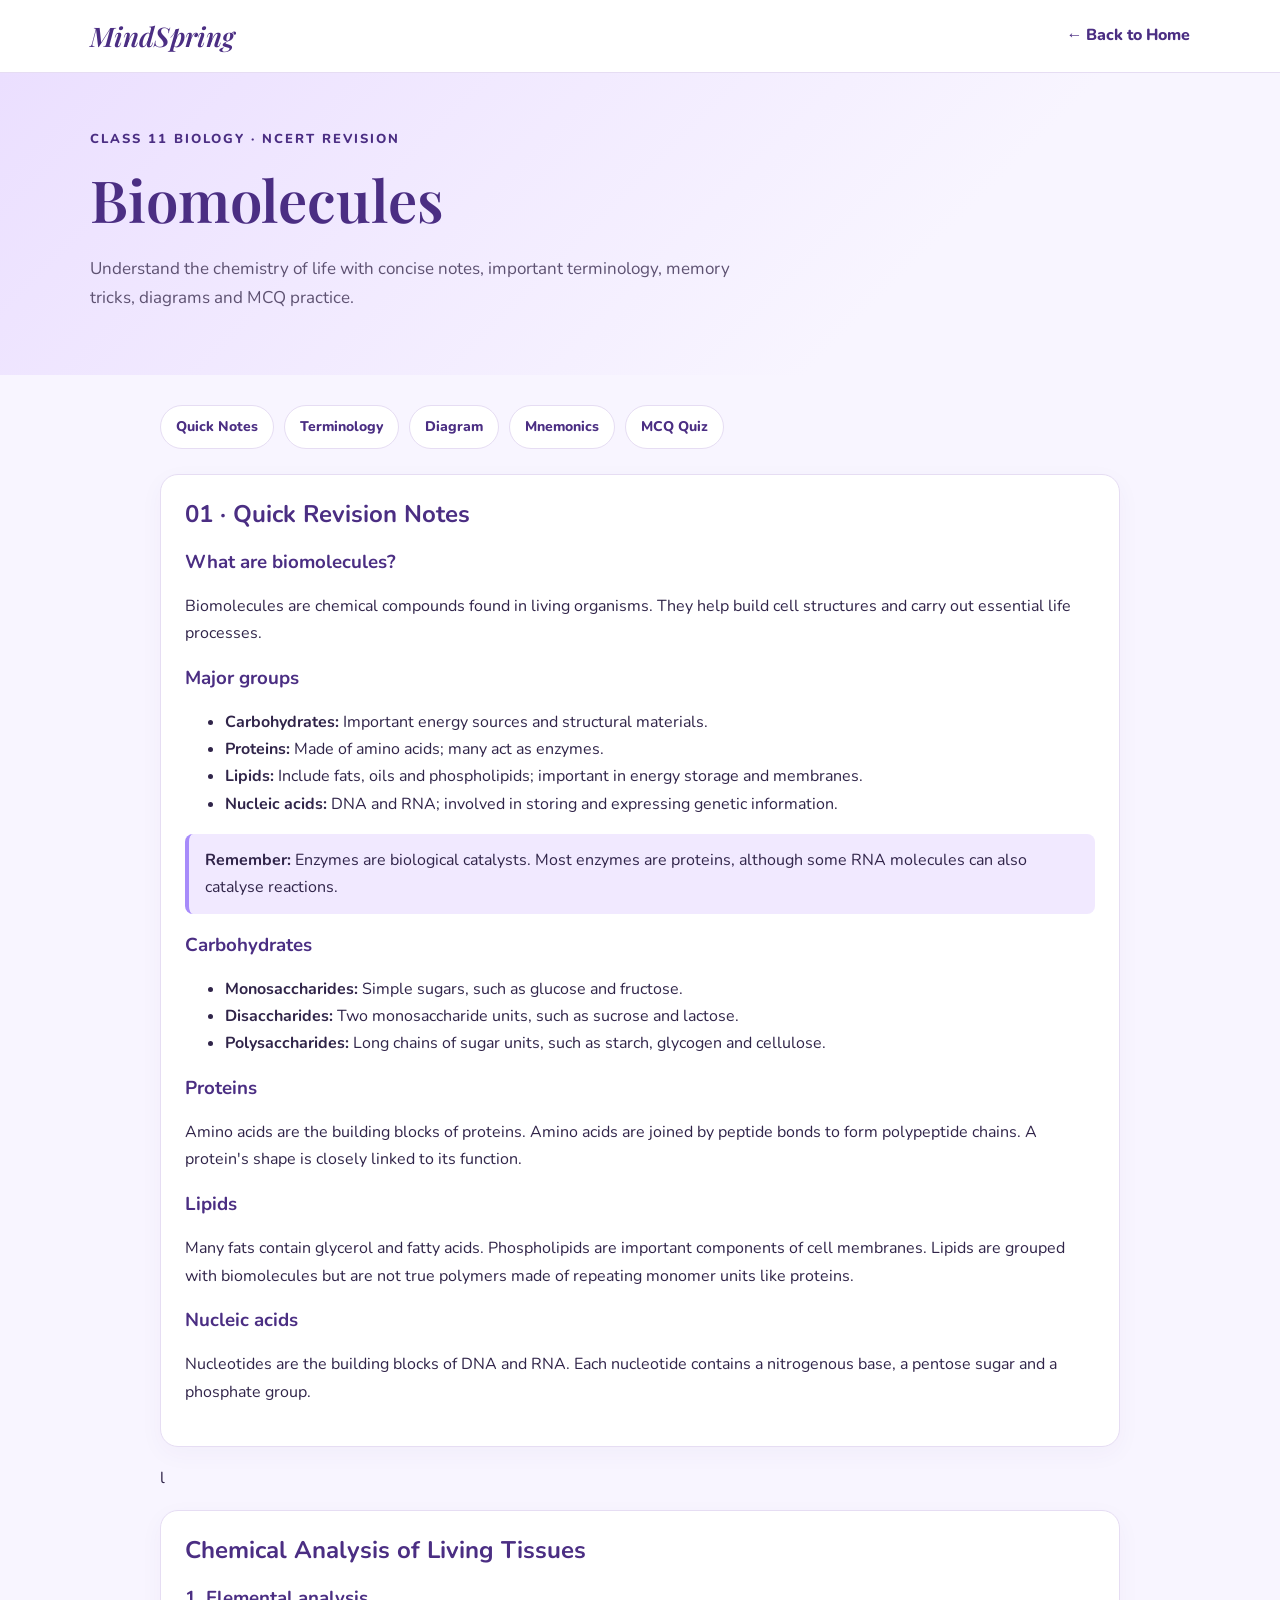
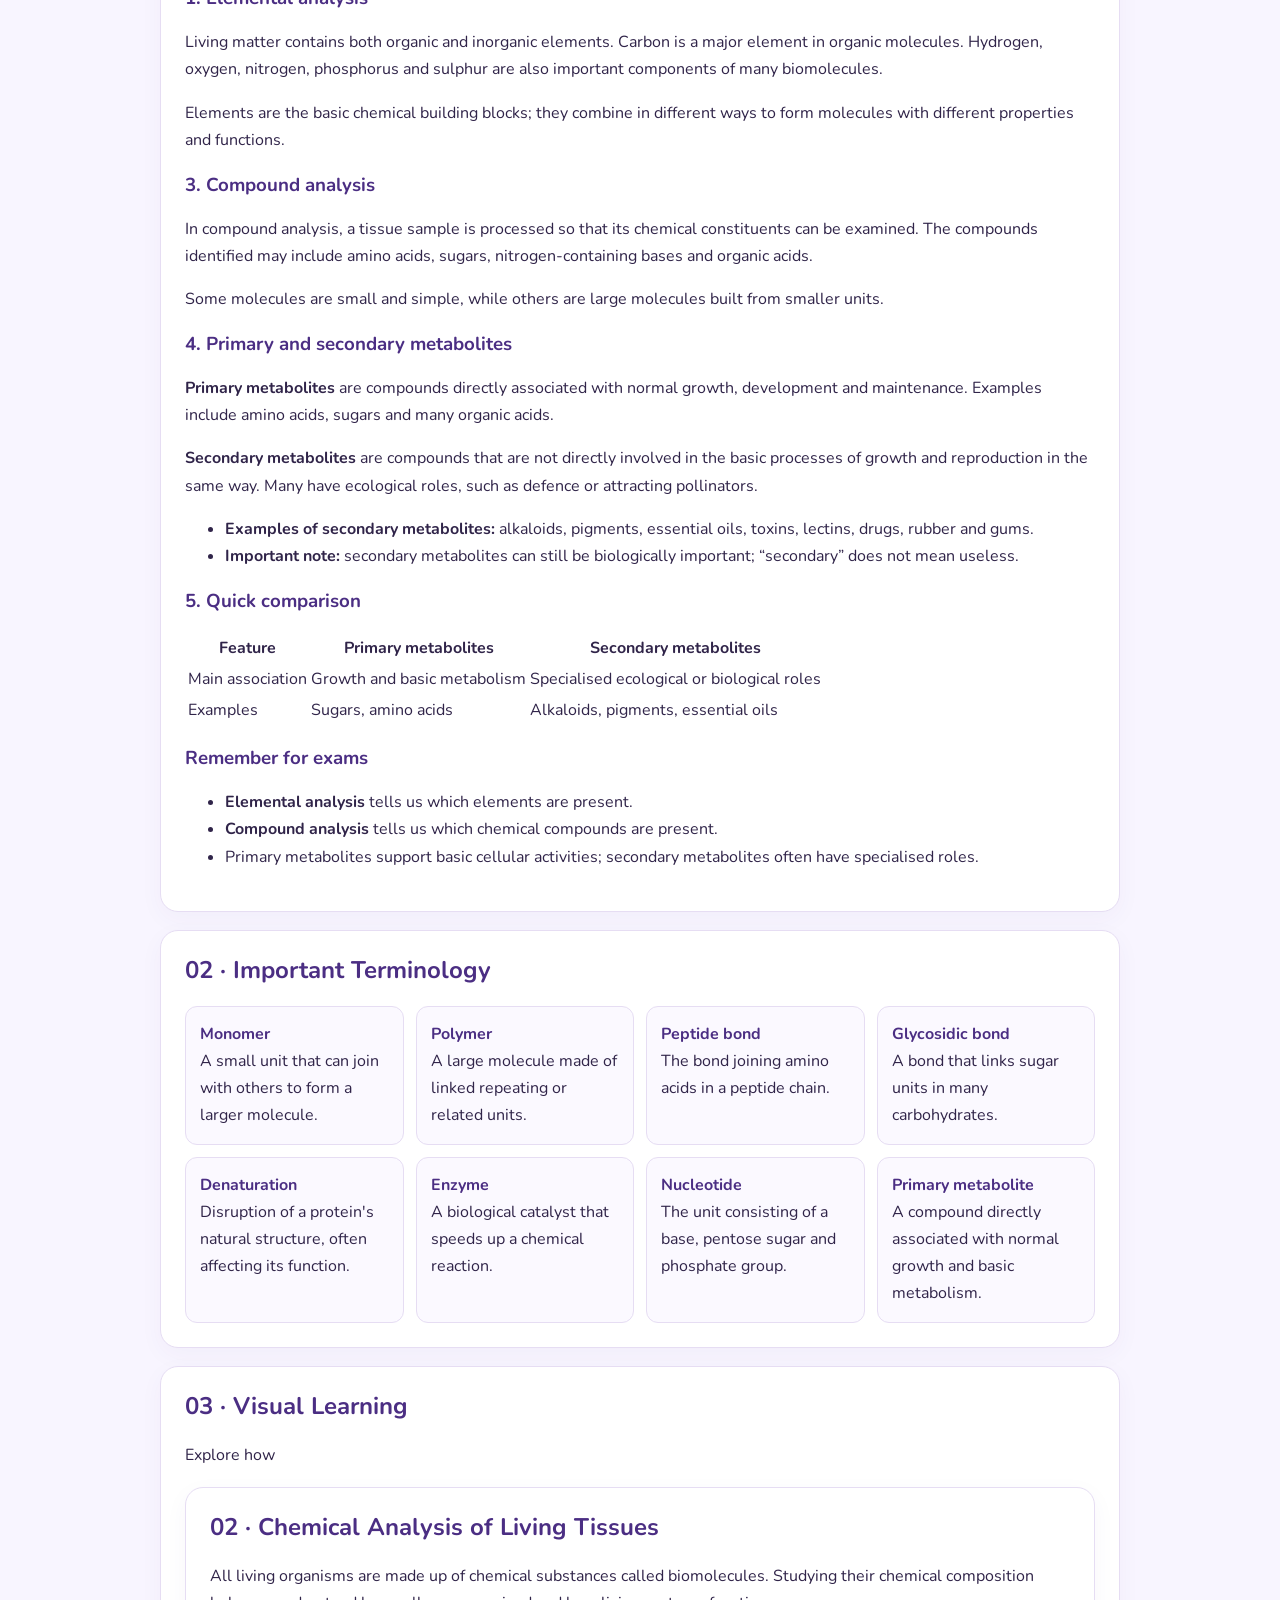
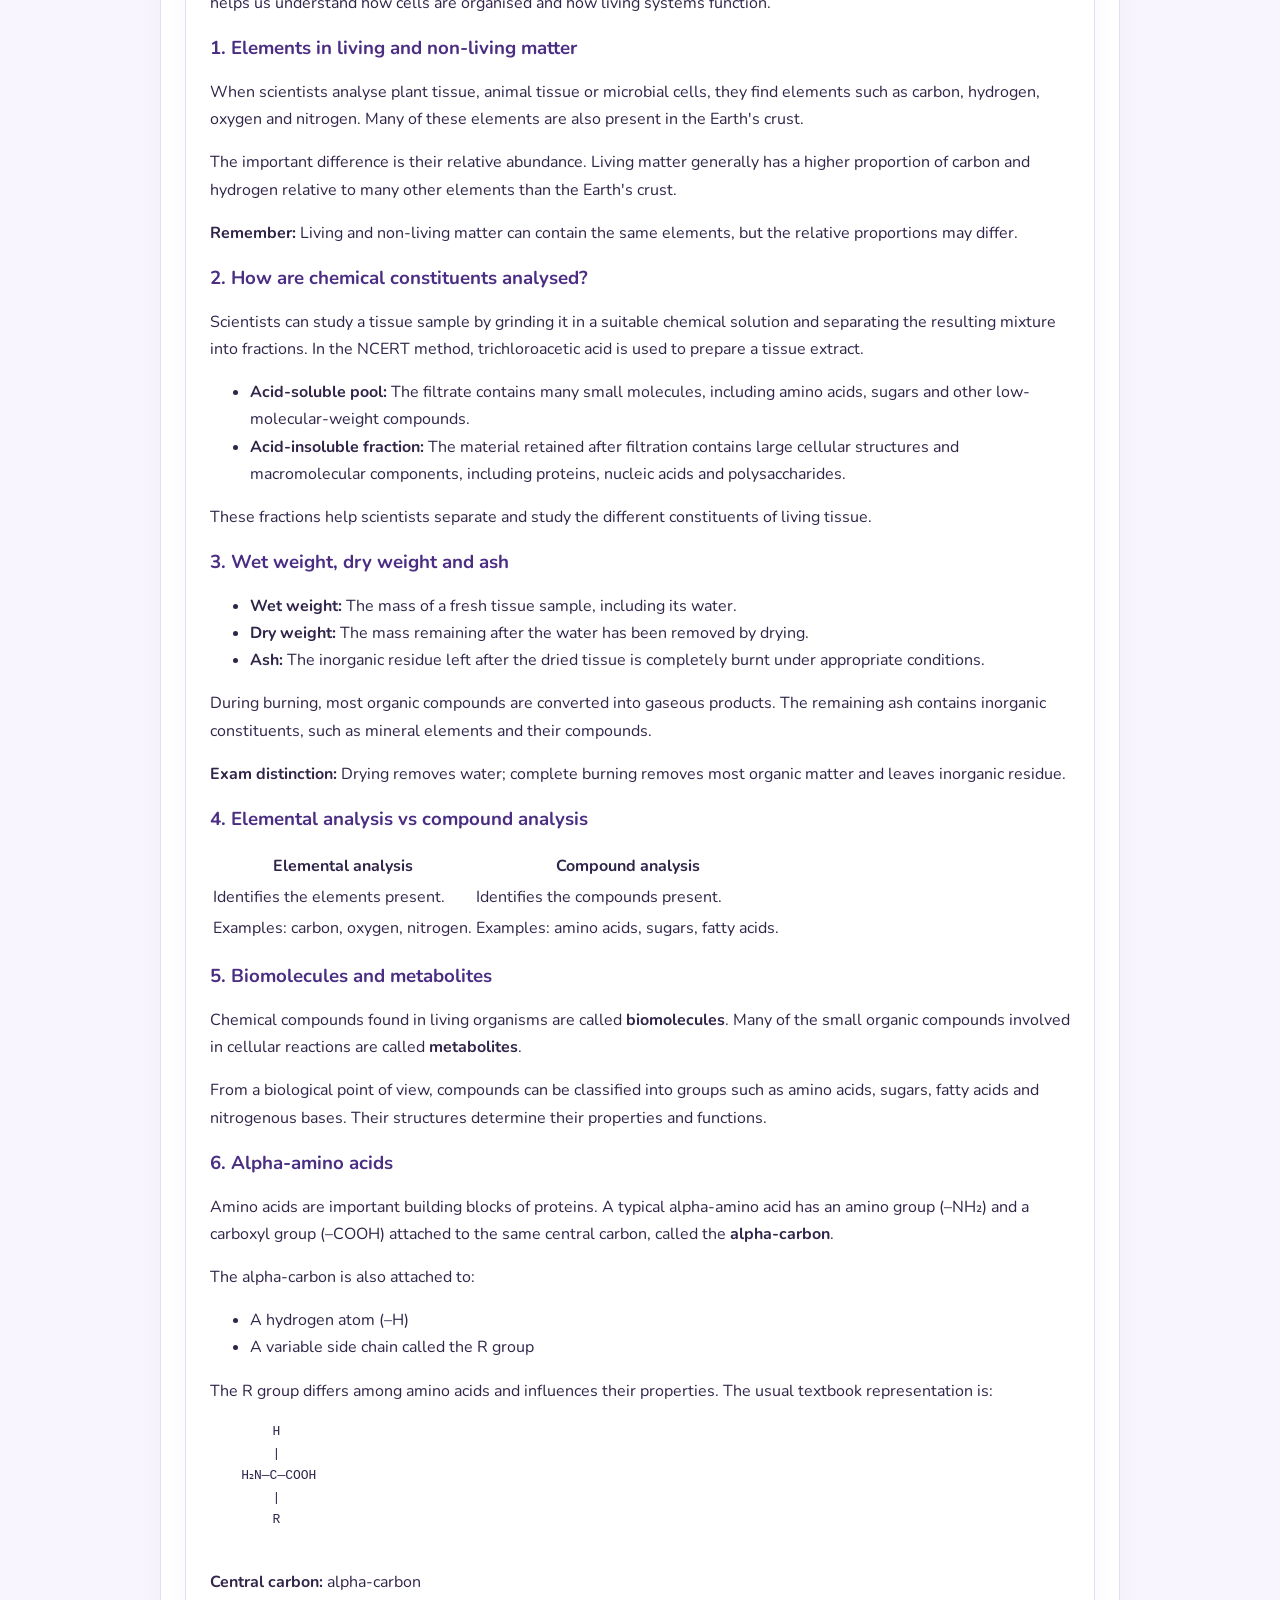
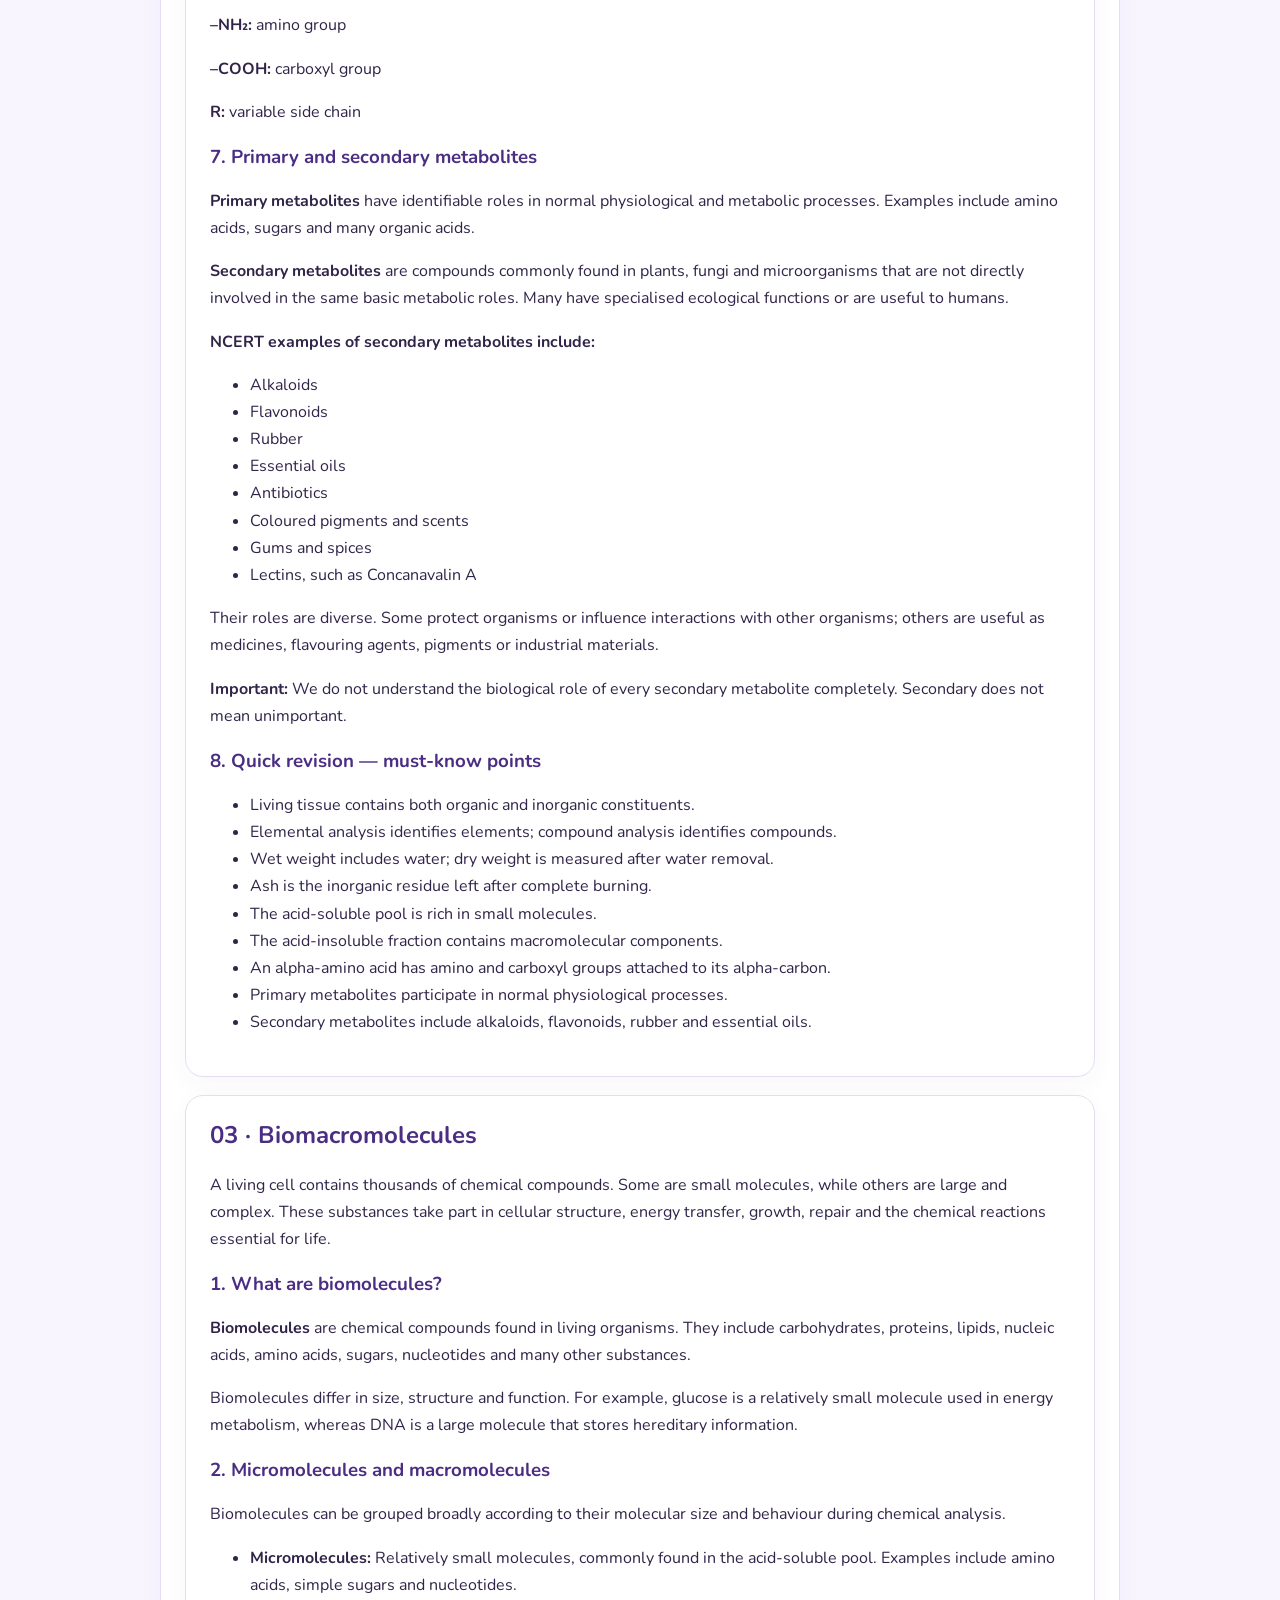
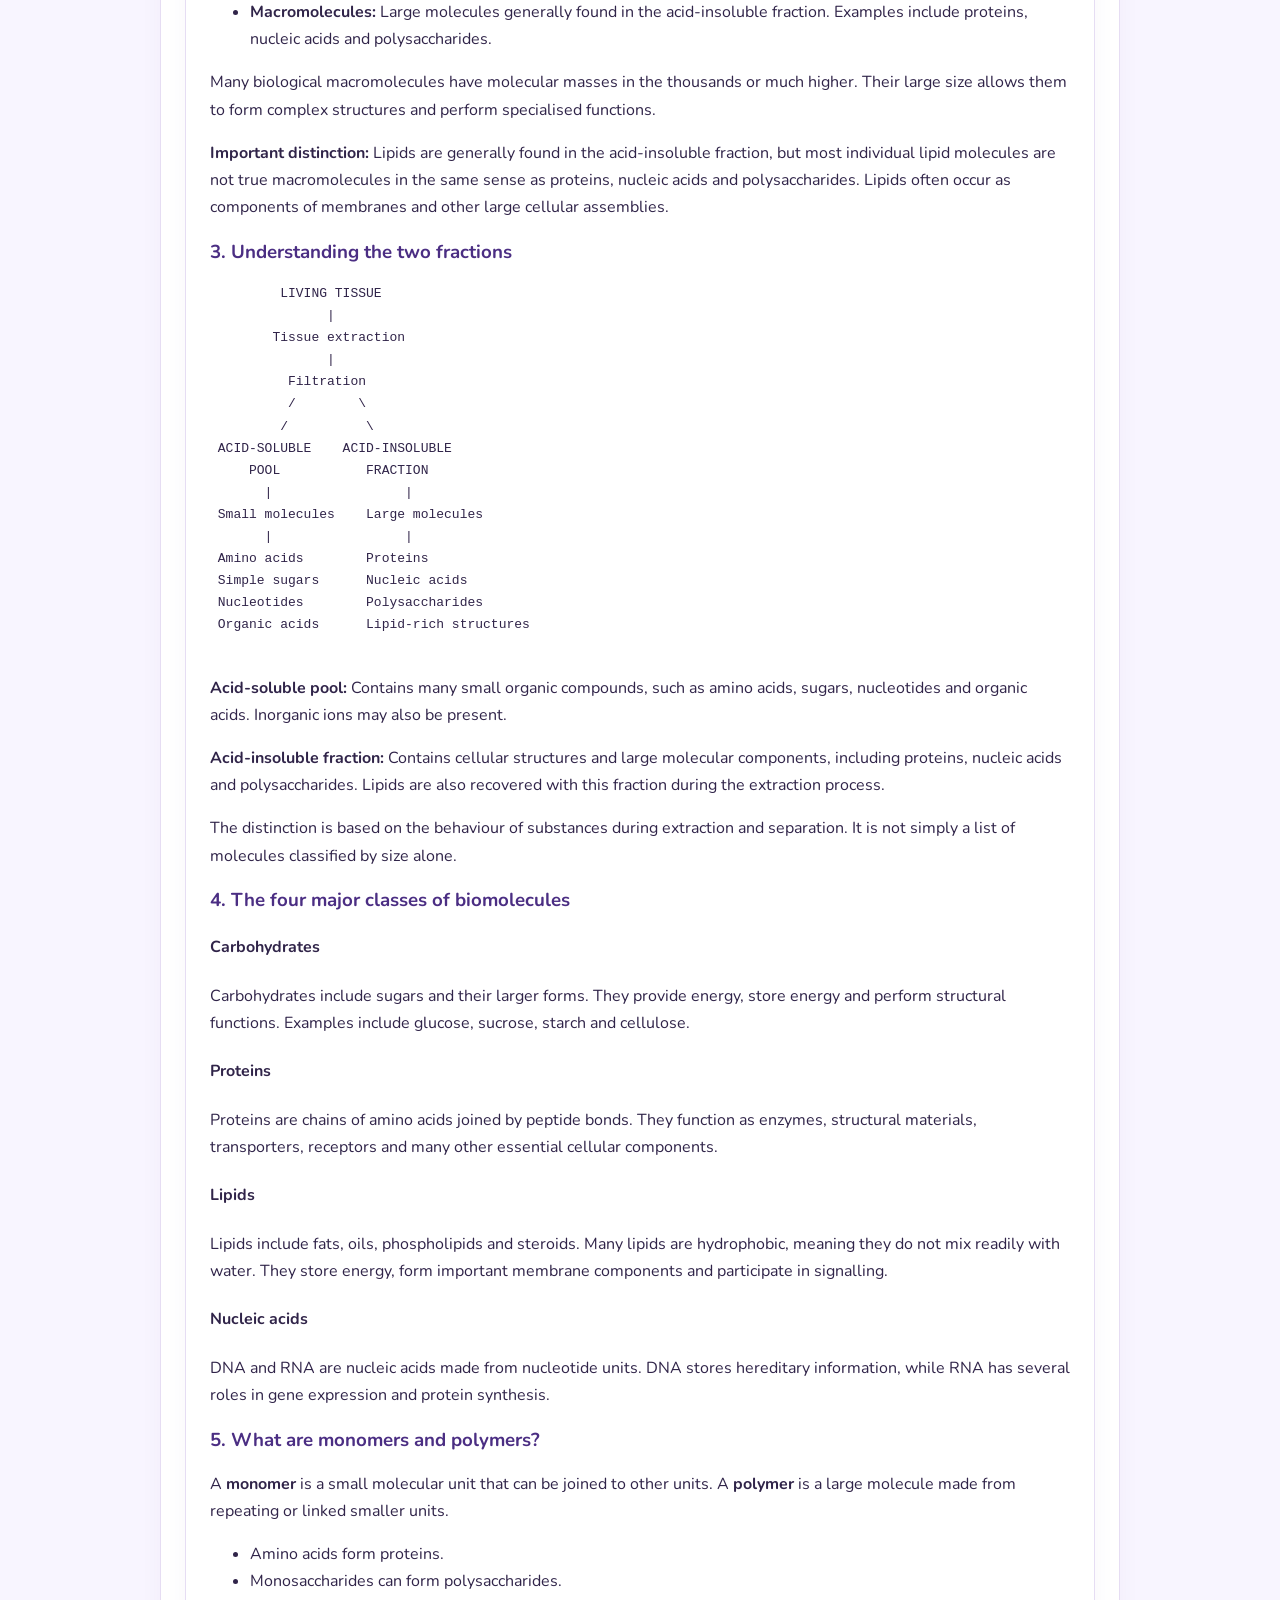
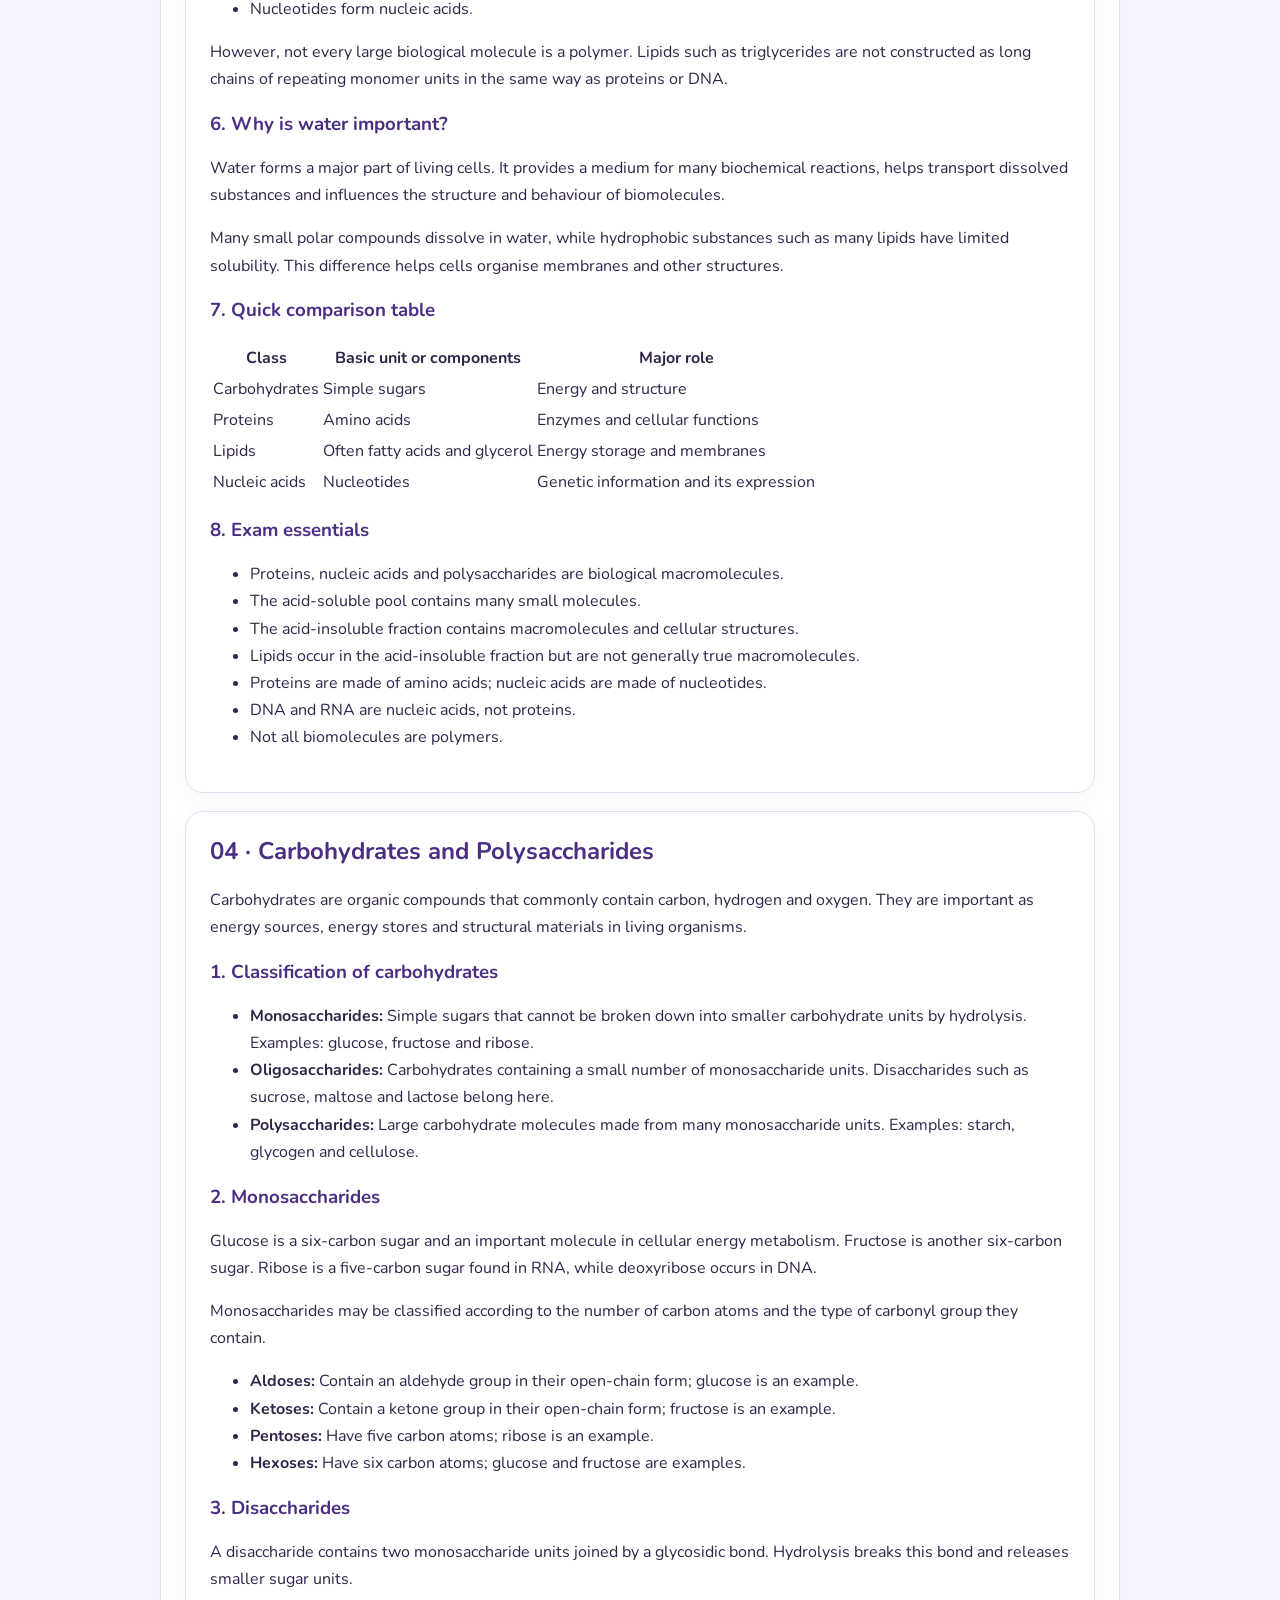
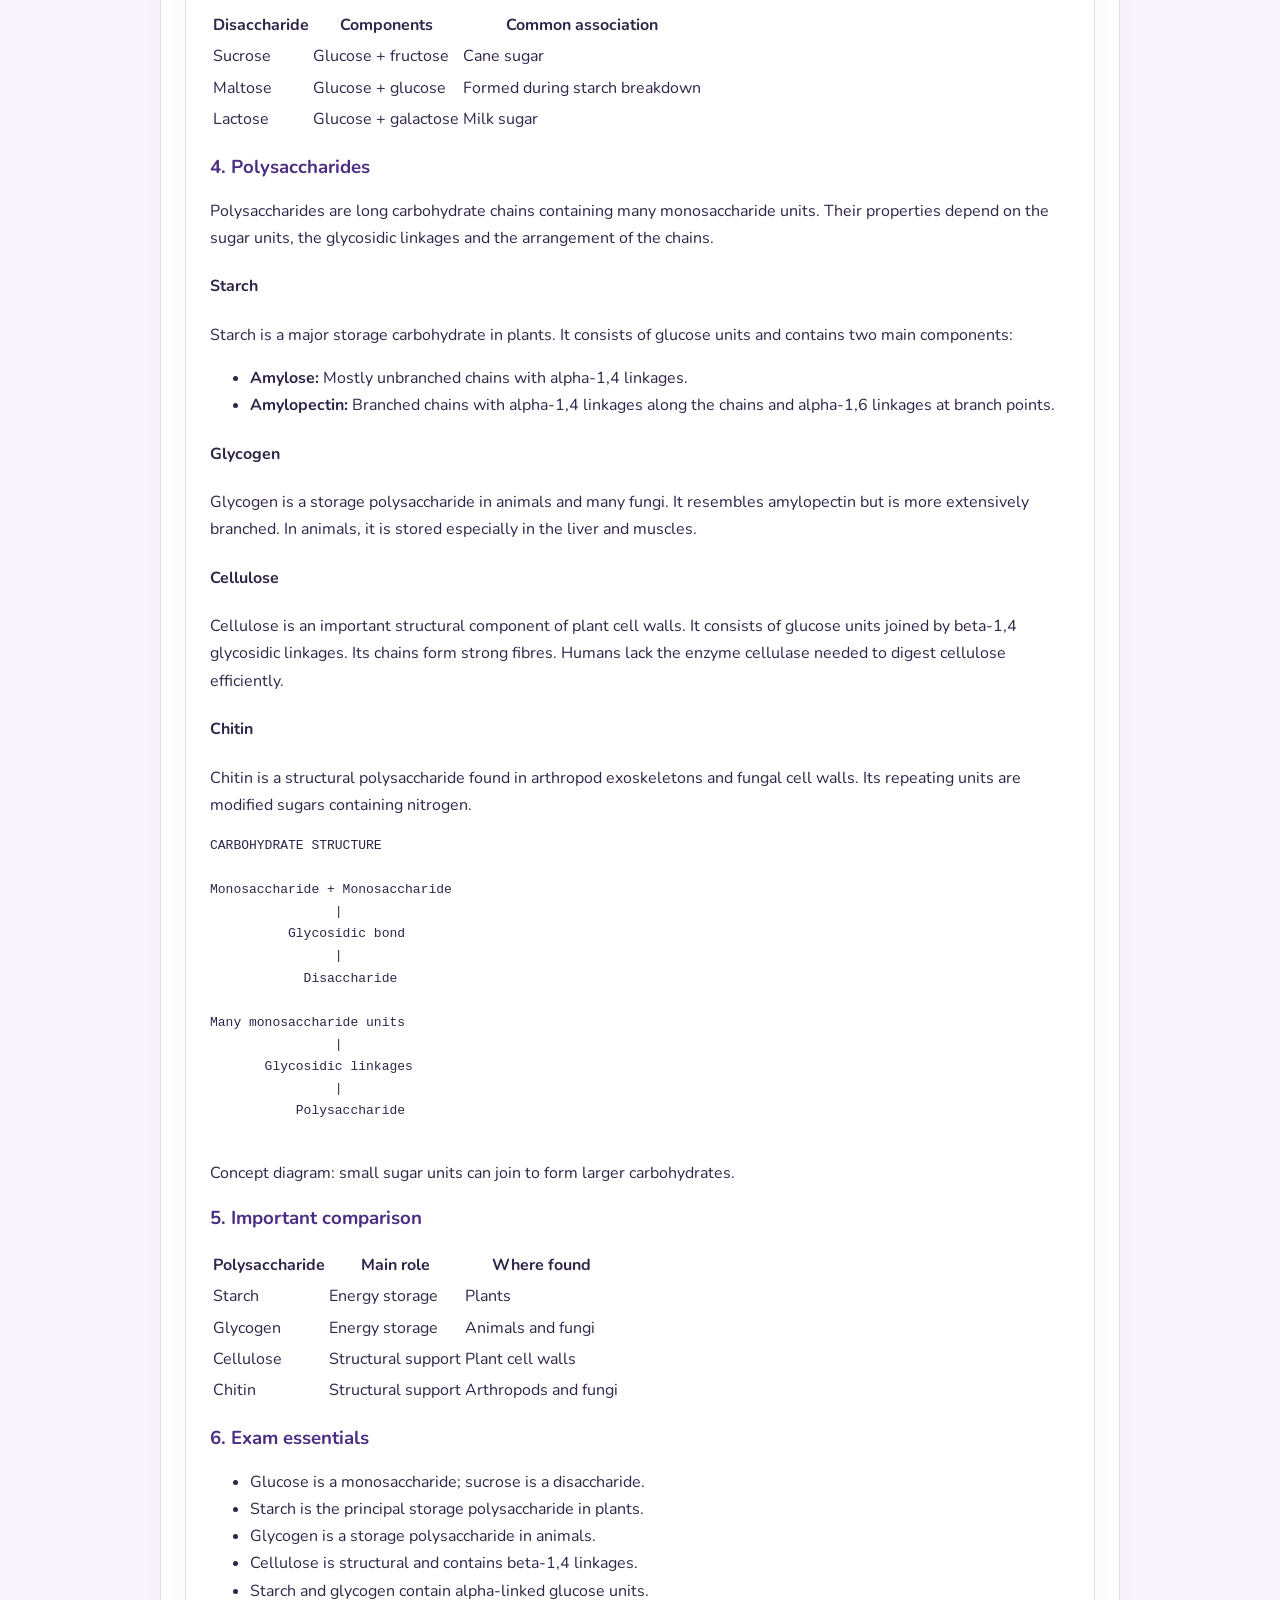
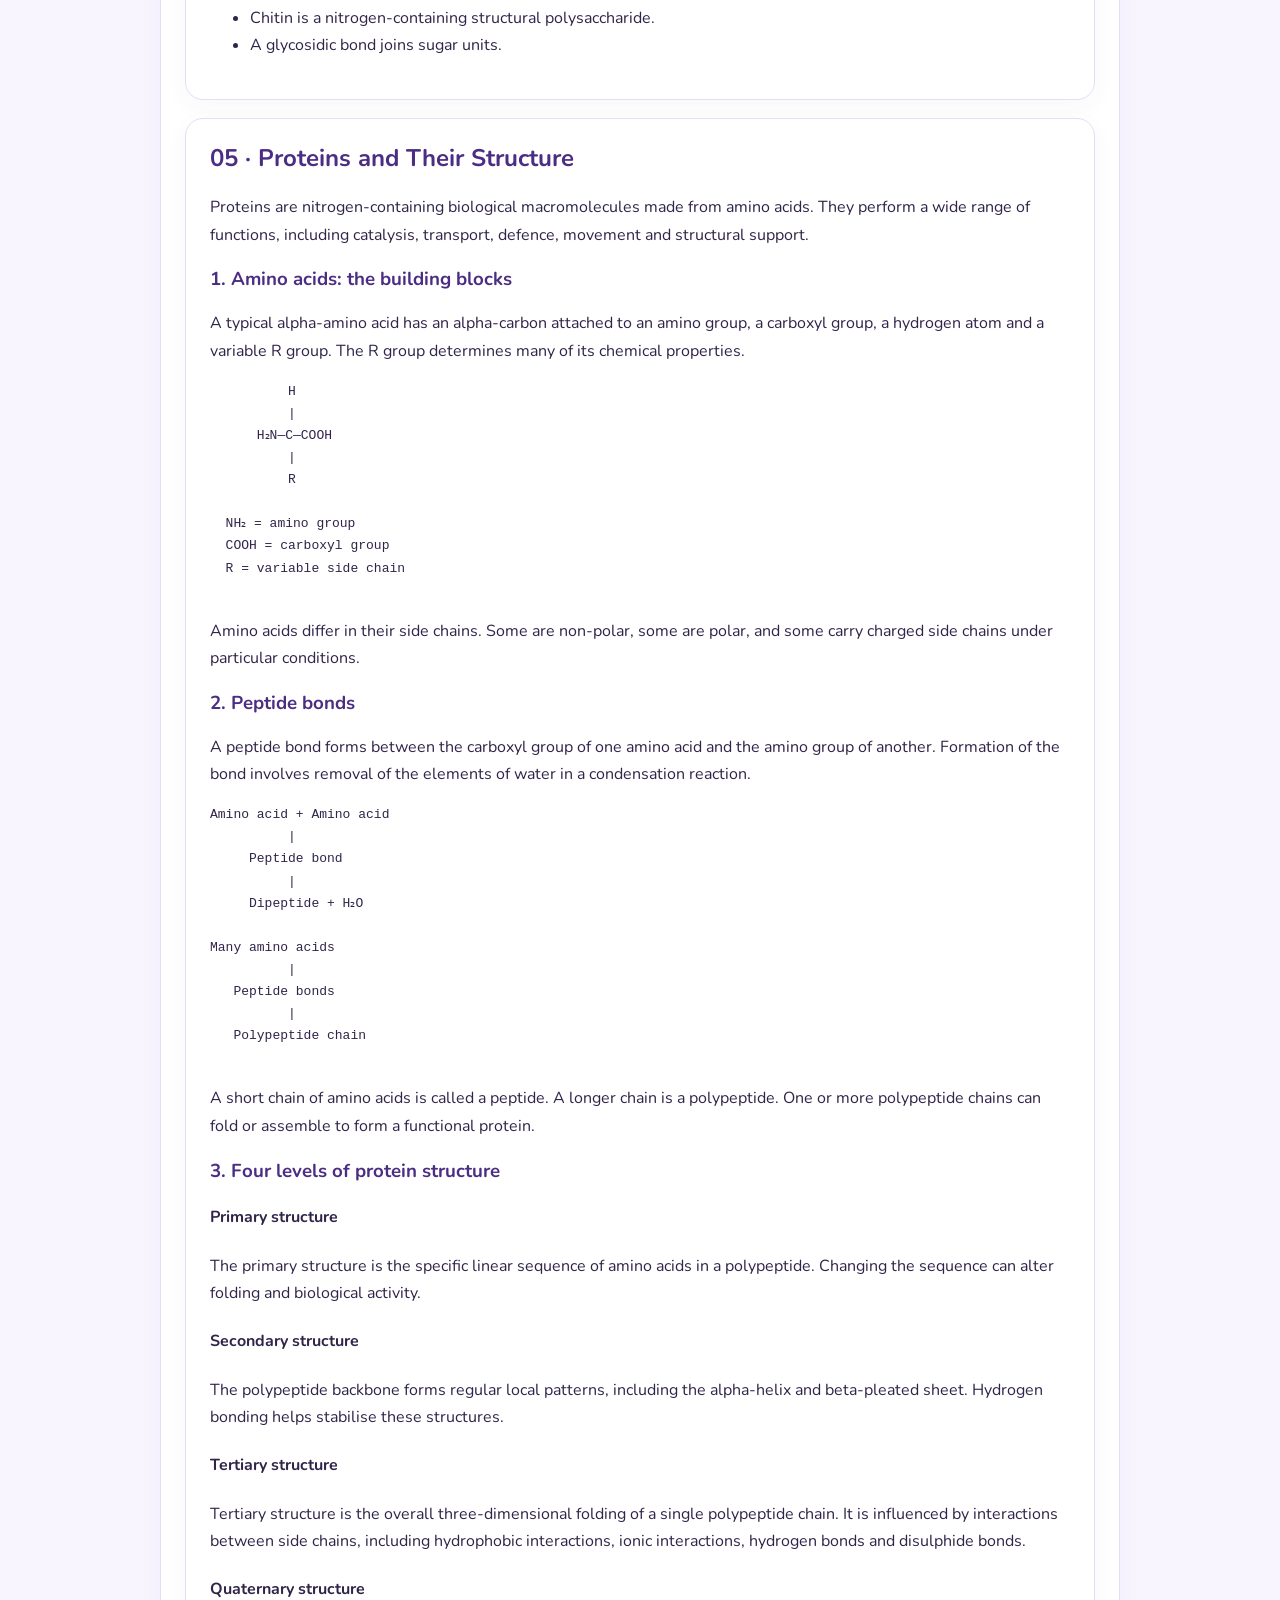
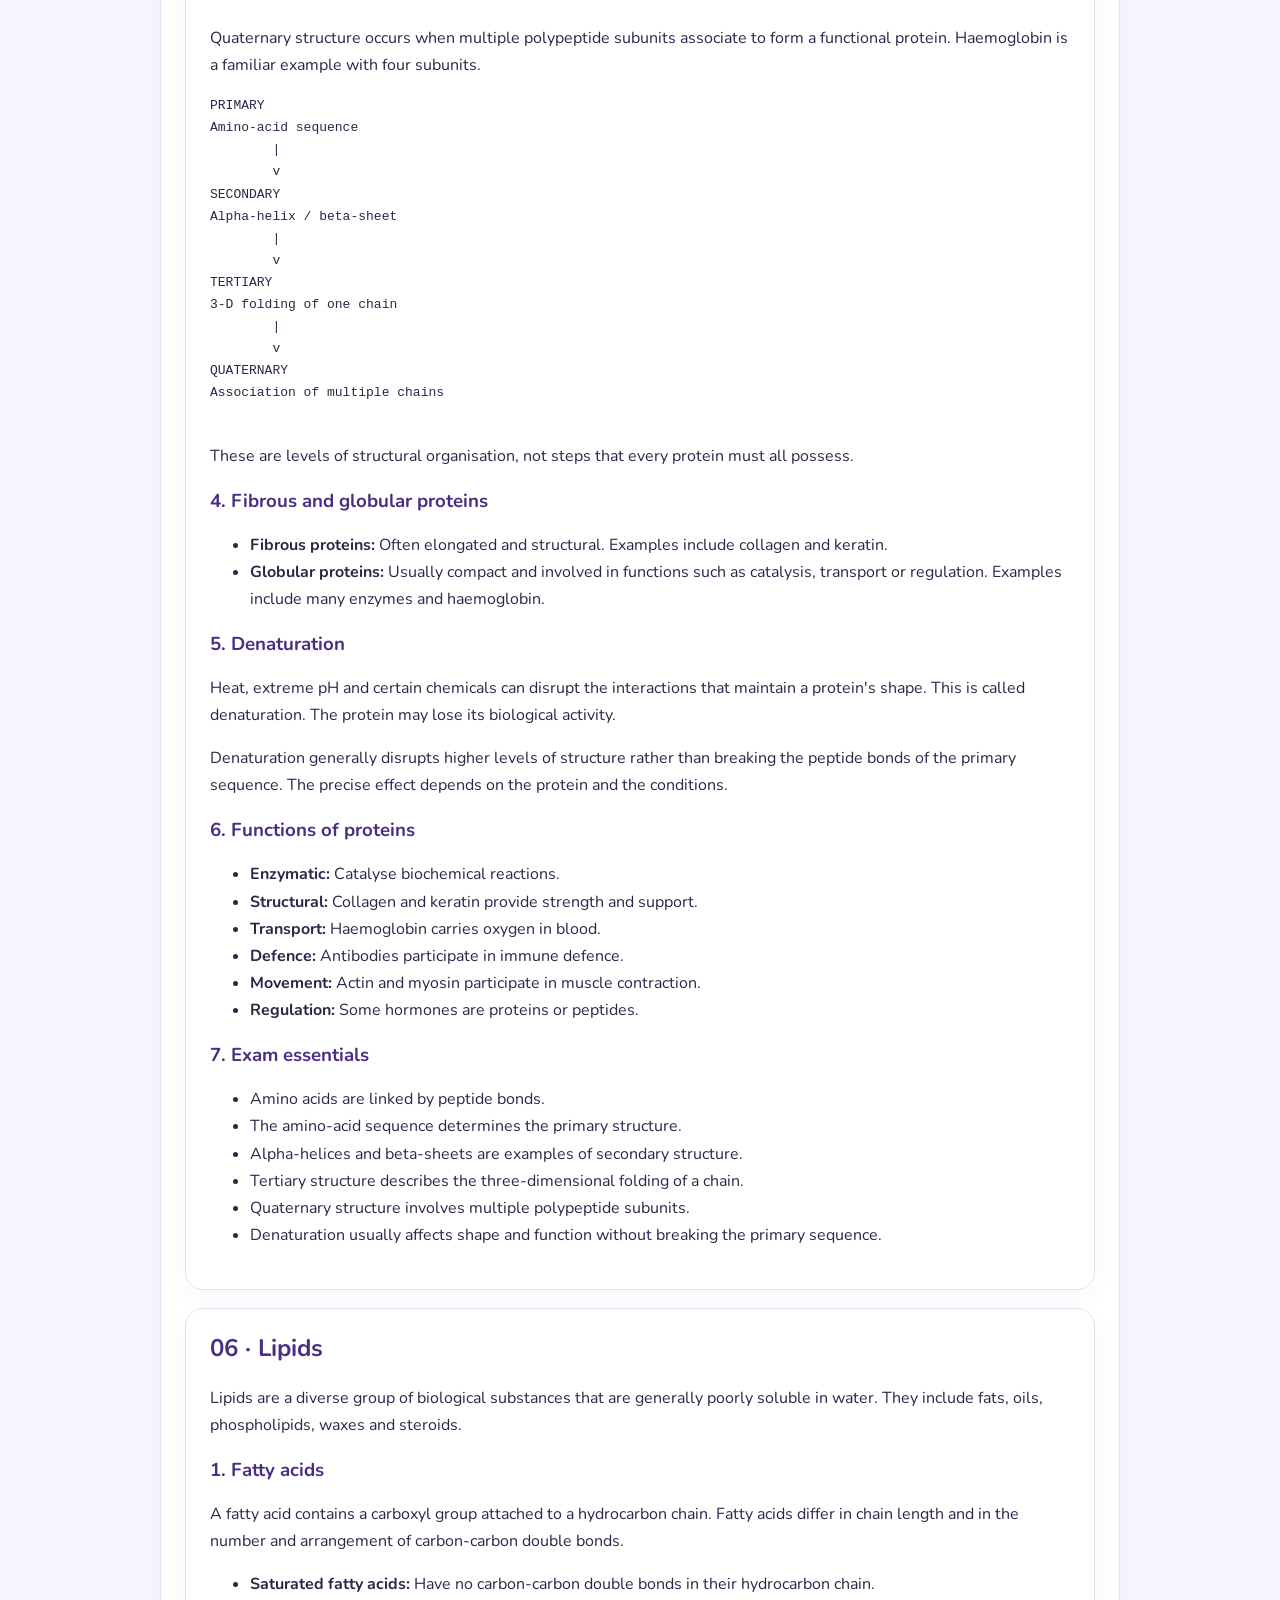
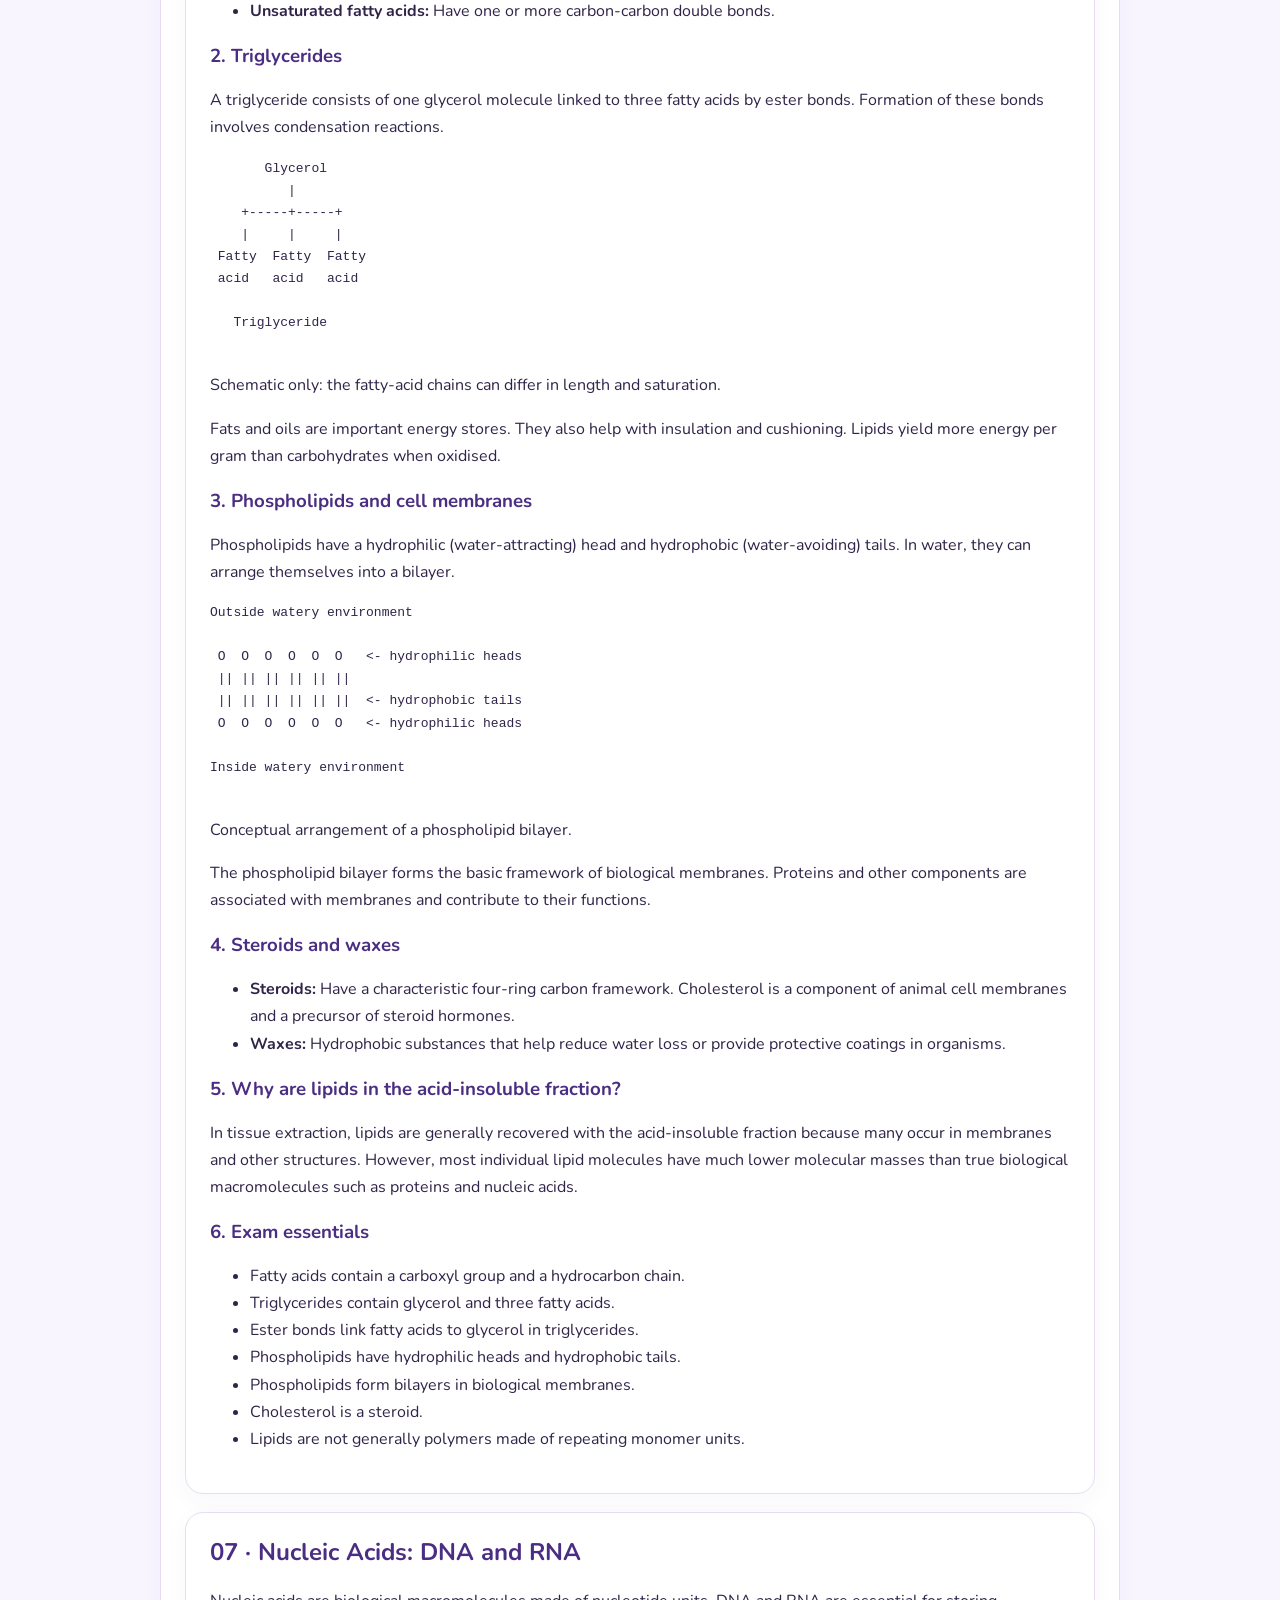
==== Biomolecule.html @ 37265468 "Add files via upload" ====
<!DOCTYPE html>
<html lang="en">
<head>
  <meta charset="UTF-8">
  <meta name="viewport" content="width=device-width, initial-scale=1.0">
  <title>Biomolecules | MindSpring</title>

  <link href="https://fonts.googleapis.com/css2?family=Playfair+Display:ital,wght@0,500;0,600;0,700;1,500&family=Nunito:wght@400;600;700;800&display=swap" rel="stylesheet">

  <style>
    :root {
      --purple: #4B2E83;
      --lavender: #EBDFFF;
      --light: #F8F5FF;
      --ink: #302449;
      --muted: #756B87;
      --white: #FFFFFF;
      --line: #E6DDF3;
    }

    * { box-sizing: border-box; }

    body {
      margin: 0;
      background: var(--light);
      color: var(--ink);
      font-family: 'Nunito', sans-serif;
      line-height: 1.7;
    }

    header {
      background: white;
      border-bottom: 1px solid var(--line);
      padding: 18px 7%;
      display: flex;
      align-items: center;
      justify-content: space-between;
      gap: 12px;
      flex-wrap: wrap;
    }

    .brand {
      color: var(--purple);
      font: italic 600 27px 'Playfair Display', serif;
      text-decoration: none;
    }

    header a.back {
      color: var(--purple);
      text-decoration: none;
      font-weight: 800;
    }

    .hero {
      padding: 55px 7% 45px;
      background: linear-gradient(135deg, #EBDFFF, #F8F5FF 70%);
    }

    .eyebrow {
      color: var(--purple);
      font-size: 13px;
      font-weight: 800;
      text-transform: uppercase;
      letter-spacing: 2px;
    }

    h1, h2, h3 {
      color: var(--purple);
      line-height: 1.3;
    }

    h1 {
      font: 600 clamp(36px, 6vw, 58px) 'Playfair Display', serif;
      margin: 10px 0;
    }

    .hero p {
      max-width: 650px;
      color: #5E5272;
      font-size: 17px;
    }

    .wrap {
      max-width: 1000px;
      margin: 0 auto;
      padding: 30px 20px 60px;
    }

    .nav {
      display: flex;
      flex-wrap: wrap;
      gap: 10px;
      margin-bottom: 25px;
    }

    .nav a {
      padding: 9px 15px;
      border: 1px solid var(--line);
      background: white;
      color: var(--purple);
      border-radius: 22px;
      text-decoration: none;
      font-size: 14px;
      font-weight: 800;
    }

    .card {
      background: white;
      border: 1px solid var(--line);
      border-radius: 18px;
      padding: 24px;
      margin: 18px 0;
      box-shadow: 0 7px 25px #4B2E830A;
    }

    .card h2 { margin-top: 0; }

    .note {
      background: #F1E9FF;
      border-left: 4px solid #A78BFA;
      padding: 13px 16px;
      border-radius: 8px;
      margin: 15px 0;
    }

    .terms {
      display: grid;
      grid-template-columns: repeat(auto-fit, minmax(210px, 1fr));
      gap: 12px;
    }

    .term {
      background: #FBF9FF;
      padding: 14px;
      border-radius: 12px;
      border: 1px solid var(--line);
    }

    .term strong { color: var(--purple); }

    .diagram {
      background: #FBF9FF;
      padding: 18px;
      border-radius: 14px;
      text-align: center;
      overflow-x: auto;
    }

    .flow {
      display: flex;
      align-items: center;
      justify-content: center;
      flex-wrap: wrap;
      gap: 10px;
      margin: 15px 0;
    }

    .node {
      background: var(--lavender);
      border: 1px solid #D7C3F5;
      color: var(--purple);
      border-radius: 12px;
      padding: 12px 16px;
      font-weight: 800;
    }

    .arrow { color: var(--purple); font-size: 23px; }

    .mnemonic {
      border: 1px dashed #B39ADE;
      border-radius: 12px;
      padding: 16px;
      margin: 12px 0;
    }

    .mnemonic strong { color: var(--purple); }

    .question {
      border-bottom: 1px solid var(--line);
      padding: 18px 0;
    }

    .question p { font-weight: 800; }

    .option {
      display: block;
      margin: 8px 0;
      padding: 10px 12px;
      border: 1px solid var(--line);
      border-radius: 10px;
      cursor: pointer;
    }

    .option:hover { background: #F8F3FF; }

    .option input { margin-right: 8px; }

    button {
      background: var(--purple);
      color: white;
      border: 0;
      border-radius: 12px;
      padding: 12px 19px;
      font: inherit;
      font-weight: 800;
      cursor: pointer;
      margin-top: 12px;
    }

    #result {
      font-weight: 800;
      color: var(--purple);
      margin-top: 15px;
    }

    footer {
      text-align: center;
      padding: 25px;
      color: var(--muted);
      font-size: 13px;
    }

    html { scroll-behavior: smooth; }

    @media (max-width: 600px) {
      .hero { padding: 38px 6%; }
      .card { padding: 18px; }
    }
  </style>
</head>

<body>
  <header>
    <a class="brand" href="index.html">MindSpring</a>
    <a class="back" href="index.html">← Back to Home</a>
  </header>

  <section class="hero">
    <div class="eyebrow">Class 11 Biology · NCERT revision</div>
    <h1>Biomolecules</h1>
    <p>Understand the chemistry of life with concise notes,
      important terminology, memory tricks, diagrams and MCQ practice.</p>
  </section>

  <main class="wrap">
    <nav class="nav">
      <a href="#notes">Quick Notes</a>
      <a href="#terms">Terminology</a>
      <a href="#diagram">Diagram</a>
      <a href="#memory">Mnemonics</a>
      <a href="#quiz">MCQ Quiz</a>
    </nav>

    <section class="card" id="notes">
      <h2>01 · Quick Revision Notes</h2>

      <h3>What are biomolecules?</h3>
      <p>Biomolecules are chemical compounds found in living organisms.
        They help build cell structures and carry out essential life processes.</p>

      <h3>Major groups</h3>
      <ul>
        <li><strong>Carbohydrates:</strong> Important energy sources and structural materials.</li>
        <li><strong>Proteins:</strong> Made of amino acids; many act as enzymes.</li>
        <li><strong>Lipids:</strong> Include fats, oils and phospholipids; important in energy storage and membranes.</li>
        <li><strong>Nucleic acids:</strong> DNA and RNA; involved in storing and expressing genetic information.</li>
      </ul>

      <div class="note">
        <strong>Remember:</strong> Enzymes are biological catalysts.
        Most enzymes are proteins, although some RNA molecules can also catalyse reactions.
      </div>

      <h3>Carbohydrates</h3>
      <ul>
        <li><strong>Monosaccharides:</strong> Simple sugars, such as glucose and fructose.</li>
        <li><strong>Disaccharides:</strong> Two monosaccharide units, such as sucrose and lactose.</li>
        <li><strong>Polysaccharides:</strong> Long chains of sugar units, such as starch, glycogen and cellulose.</li>
      </ul>

      <h3>Proteins</h3>
      <p>Amino acids are the building blocks of proteins. Amino acids are joined by
        peptide bonds to form polypeptide chains. A protein's shape is closely linked to its function.</p>

      <h3>Lipids</h3>
      <p>Many fats contain glycerol and fatty acids. Phospholipids are important
        components of cell membranes. Lipids are grouped with biomolecules but
        are not true polymers made of repeating monomer units like proteins.</p>

      <h3>Nucleic acids</h3>
      <p>Nucleotides are the building blocks of DNA and RNA. Each nucleotide
        contains a nitrogenous base, a pentose sugar and a phosphate group.</p>
    </section>
l     <section class="card" id="chemical-analysis">
  <h2>Chemical Analysis of Living Tissues</h2>
  <h3>1. Elemental analysis</h3>
        <p>Living matter contains both organic and inorganic elements. Carbon is a major element in organic molecules. Hydrogen, oxygen, nitrogen, phosphorus and sulphur are also important components of many biomolecules.</p>
        <p>Elements are the basic chemical building blocks; they combine in different ways to form molecules with different properties and functions.</p>

     <h3>3. Compound analysis</h3>
     <p>In compound analysis, a tissue sample is processed so that its chemical constituents can be examined. The compounds identified may include amino acids, sugars, nitrogen-containing bases and organic acids.</p>
     <p>Some molecules are small and simple, while others are large molecules built from smaller units.</p>

    <h3>4. Primary and secondary metabolites</h3>
    <p><strong>Primary metabolites</strong> are compounds directly associated with normal growth, development and maintenance. Examples include amino acids, sugars and many organic acids.</p>
    <p><strong>Secondary metabolites</strong> are compounds that are not directly involved in the basic processes of growth and reproduction in the same way. Many have ecological roles, such as defence or attracting pollinators.</p>

    <ul>
    <li><strong>Examples of secondary metabolites:</strong> alkaloids, pigments, essential oils, toxins, lectins, drugs, rubber and gums.</li>
    <li><strong>Important note:</strong> secondary metabolites can still be biologically important; “secondary” does not mean useless.</li>
    </ul>

    <h3>5. Quick comparison</h3>
  <div class="table-wrap">
    <table>
      <thead>
        <tr><th>Feature</th><th>Primary metabolites</th><th>Secondary metabolites</th></tr>
      </thead>
      <tbody>
        <tr><td>Main association</td><td>Growth and basic metabolism</td><td>Specialised ecological or biological roles</td></tr>
        <tr><td>Examples</td><td>Sugars, amino acids</td><td>Alkaloids, pigments, essential oils</td></tr>
      </tbody>
    </table>
  </div>

  <h3>Remember for exams</h3>
  <ul>
    <li><strong>Elemental analysis</strong> tells us which elements are present.</li>
    <li><strong>Compound analysis</strong> tells us which chemical compounds are present.</li>
    <li>Primary metabolites support basic cellular activities; secondary metabolites often have specialised roles.</li>
  </ul>
</section>
    <section class="card" id="terms">
      <h2>02 · Important Terminology</h2>
      <div class="terms">
        <div class="term"><strong>Monomer</strong><br>A small unit that can join with others to form a larger molecule.</div>
        <div class="term"><strong>Polymer</strong><br>A large molecule made of linked repeating or related units.</div>
        <div class="term"><strong>Peptide bond</strong><br>The bond joining amino acids in a peptide chain.</div>
        <div class="term"><strong>Glycosidic bond</strong><br>A bond that links sugar units in many carbohydrates.</div>
        <div class="term"><strong>Denaturation</strong><br>Disruption of a protein's natural structure, often affecting its function.</div>
        <div class="term"><strong>Enzyme</strong><br>A biological catalyst that speeds up a chemical reaction.</div>
        <div class="term"><strong>Nucleotide</strong><br>The unit consisting of a base, pentose sugar and phosphate group.</div>
        <div class="term"><strong>Primary metabolite</strong><br>A compound directly associated with normal growth and basic metabolism.</div>
      </div>
    </section>

    <section class="card" id="diagram">
      <h2>03 · Visual Learning</h2>
      <p>Explore how 
     <section class="card" id="chemical-analysis">
  <h2>02 · Chemical Analysis of Living Tissues</h2>

  <p>
    All living organisms are made up of chemical substances called
    biomolecules. Studying their chemical composition helps us understand
    how cells are organised and how living systems function.
  </p>

  <h3>1. Elements in living and non-living matter</h3>

  <p>
    When scientists analyse plant tissue, animal tissue or microbial
    cells, they find elements such as carbon, hydrogen, oxygen and
    nitrogen. Many of these elements are also present in the Earth's crust.
  </p>

  <p>
    The important difference is their relative abundance. Living matter
    generally has a higher proportion of carbon and hydrogen relative
    to many other elements than the Earth's crust.
  </p>

  <p><strong>Remember:</strong> Living and non-living matter can contain
    the same elements, but the relative proportions may differ.
  </p>

  <h3>2. How are chemical constituents analysed?</h3>

  <p>
    Scientists can study a tissue sample by grinding it in a suitable
    chemical solution and separating the resulting mixture into fractions.
    In the NCERT method, trichloroacetic acid is used to prepare a tissue
    extract.
  </p>

  <ul>
    <li>
      <strong>Acid-soluble pool:</strong> The filtrate contains many
      small molecules, including amino acids, sugars and other
      low-molecular-weight compounds.
    </li>
    <li>
      <strong>Acid-insoluble fraction:</strong> The material retained
      after filtration contains large cellular structures and
      macromolecular components, including proteins, nucleic acids
      and polysaccharides.
    </li>
  </ul>

  <p>
    These fractions help scientists separate and study the different
    constituents of living tissue.
  </p>

  <h3>3. Wet weight, dry weight and ash</h3>

  <ul>
    <li>
      <strong>Wet weight:</strong> The mass of a fresh tissue sample,
      including its water.
    </li>
    <li>
      <strong>Dry weight:</strong> The mass remaining after the water
      has been removed by drying.
    </li>
    <li>
      <strong>Ash:</strong> The inorganic residue left after the dried
      tissue is completely burnt under appropriate conditions.
    </li>
  </ul>

  <p>
    During burning, most organic compounds are converted into gaseous
    products. The remaining ash contains inorganic constituents,
    such as mineral elements and their compounds.
  </p>

  <p><strong>Exam distinction:</strong> Drying removes water; complete
    burning removes most organic matter and leaves inorganic residue.
  </p>

  <h3>4. Elemental analysis vs compound analysis</h3>

  <div class="table-wrap">
    <table>
      <thead>
        <tr>
          <th>Elemental analysis</th>
          <th>Compound analysis</th>
        </tr>
      </thead>
      <tbody>
        <tr>
          <td>Identifies the elements present.</td>
          <td>Identifies the compounds present.</td>
        </tr>
        <tr>
          <td>Examples: carbon, oxygen, nitrogen.</td>
          <td>Examples: amino acids, sugars, fatty acids.</td>
        </tr>
      </tbody>
    </table>
  </div>

  <h3>5. Biomolecules and metabolites</h3>

  <p>
    Chemical compounds found in living organisms are called
    <strong>biomolecules</strong>. Many of the small organic compounds
    involved in cellular reactions are called <strong>metabolites</strong>.
  </p>

  <p>
    From a biological point of view, compounds can be classified into
    groups such as amino acids, sugars, fatty acids and nitrogenous
    bases. Their structures determine their properties and functions.
  </p>

  <h3>6. Alpha-amino acids</h3>

  <p>
    Amino acids are important building blocks of proteins. A typical
    alpha-amino acid has an amino group (–NH₂) and a carboxyl group
    (–COOH) attached to the same central carbon, called the
    <strong>alpha-carbon</strong>.
  </p>

  <p>The alpha-carbon is also attached to:</p>

  <ul>
    <li>A hydrogen atom (–H)</li>
    <li>A variable side chain called the R group</li>
  </ul>

  <p>
    The R group differs among amino acids and influences their
    properties. The usual textbook representation is:
  </p>

  <div class="diagram-box">
    <pre>
        H
        |
    H₂N—C—COOH
        |
        R
    </pre>
    <p><strong>Central carbon:</strong> alpha-carbon</p>
    <p><strong>–NH₂:</strong> amino group</p>
    <p><strong>–COOH:</strong> carboxyl group</p>
    <p><strong>R:</strong> variable side chain</p>
  </div>

  <h3>7. Primary and secondary metabolites</h3>

  <p>
    <strong>Primary metabolites</strong> have identifiable roles in
    normal physiological and metabolic processes. Examples include
    amino acids, sugars and many organic acids.
  </p>

  <p>
    <strong>Secondary metabolites</strong> are compounds commonly found
    in plants, fungi and microorganisms that are not directly involved
    in the same basic metabolic roles. Many have specialised ecological
    functions or are useful to humans.
  </p>

  <p><strong>NCERT examples of secondary metabolites include:</strong></p>

  <ul>
    <li>Alkaloids</li>
    <li>Flavonoids</li>
    <li>Rubber</li>
    <li>Essential oils</li>
    <li>Antibiotics</li>
    <li>Coloured pigments and scents</li>
    <li>Gums and spices</li>
    <li>Lectins, such as Concanavalin A</li>
  </ul>

  <p>
    Their roles are diverse. Some protect organisms or influence
    interactions with other organisms; others are useful as medicines,
    flavouring agents, pigments or industrial materials.
  </p>

  <p>
    <strong>Important:</strong> We do not understand the biological role
    of every secondary metabolite completely. Secondary does not mean
    unimportant.
  </p>

  <h3>8. Quick revision — must-know points</h3>

  <ul>
    <li>Living tissue contains both organic and inorganic constituents.</li>
    <li>Elemental analysis identifies elements; compound analysis identifies compounds.</li>
    <li>Wet weight includes water; dry weight is measured after water removal.</li>
    <li>Ash is the inorganic residue left after complete burning.</li>
    <li>The acid-soluble pool is rich in small molecules.</li>
    <li>The acid-insoluble fraction contains macromolecular components.</li>
    <li>An alpha-amino acid has amino and carboxyl groups attached to its alpha-carbon.</li>
    <li>Primary metabolites participate in normal physiological processes.</li>
    <li>Secondary metabolites include alkaloids, flavonoids, rubber and essential oils.</li>
  </ul>
</section>

     <section class="card" id="macromolecules">
  <h2>03 · Biomacromolecules</h2>

  <p>
    A living cell contains thousands of chemical compounds. Some are
    small molecules, while others are large and complex. These substances
    take part in cellular structure, energy transfer, growth, repair
    and the chemical reactions essential for life.
  </p>

  <h3>1. What are biomolecules?</h3>

  <p>
    <strong>Biomolecules</strong> are chemical compounds found in living
    organisms. They include carbohydrates, proteins, lipids, nucleic
    acids, amino acids, sugars, nucleotides and many other substances.
  </p>

  <p>
    Biomolecules differ in size, structure and function. For example,
    glucose is a relatively small molecule used in energy metabolism,
    whereas DNA is a large molecule that stores hereditary information.
  </p>

  <h3>2. Micromolecules and macromolecules</h3>

  <p>
    Biomolecules can be grouped broadly according to their molecular
    size and behaviour during chemical analysis.
  </p>

  <ul>
    <li>
      <strong>Micromolecules:</strong> Relatively small molecules,
      commonly found in the acid-soluble pool. Examples include amino
      acids, simple sugars and nucleotides.
    </li>
    <li>
      <strong>Macromolecules:</strong> Large molecules generally found
      in the acid-insoluble fraction. Examples include proteins,
      nucleic acids and polysaccharides.
    </li>
  </ul>

  <p>
    Many biological macromolecules have molecular masses in the
    thousands or much higher. Their large size allows them to form
    complex structures and perform specialised functions.
  </p>

  <p>
    <strong>Important distinction:</strong> Lipids are generally found
    in the acid-insoluble fraction, but most individual lipid molecules
    are not true macromolecules in the same sense as proteins,
    nucleic acids and polysaccharides. Lipids often occur as components
    of membranes and other large cellular assemblies.
  </p>

  <h3>3. Understanding the two fractions</h3>

  <div class="diagram-box">
    <pre>
         LIVING TISSUE
               |
        Tissue extraction
               |
          Filtration
          /        \
         /          \
 ACID-SOLUBLE    ACID-INSOLUBLE
     POOL           FRACTION
       |                 |
 Small molecules    Large molecules
       |                 |
 Amino acids        Proteins
 Simple sugars      Nucleic acids
 Nucleotides        Polysaccharides
 Organic acids      Lipid-rich structures
    </pre>
  </div>

  <p>
    <strong>Acid-soluble pool:</strong> Contains many small organic
    compounds, such as amino acids, sugars, nucleotides and organic
    acids. Inorganic ions may also be present.
  </p>

  <p>
    <strong>Acid-insoluble fraction:</strong> Contains cellular
    structures and large molecular components, including proteins,
    nucleic acids and polysaccharides. Lipids are also recovered
    with this fraction during the extraction process.
  </p>

  <p>
    The distinction is based on the behaviour of substances during
    extraction and separation. It is not simply a list of molecules
    classified by size alone.
  </p>

  <h3>4. The four major classes of biomolecules</h3>

  <h4>Carbohydrates</h4>
  <p>
    Carbohydrates include sugars and their larger forms. They provide
    energy, store energy and perform structural functions.
    Examples include glucose, sucrose, starch and cellulose.
  </p>

  <h4>Proteins</h4>
  <p>
    Proteins are chains of amino acids joined by peptide bonds.
    They function as enzymes, structural materials, transporters,
    receptors and many other essential cellular components.
  </p>

  <h4>Lipids</h4>
  <p>
    Lipids include fats, oils, phospholipids and steroids. Many lipids
    are hydrophobic, meaning they do not mix readily with water.
    They store energy, form important membrane components and
    participate in signalling.
  </p>

  <h4>Nucleic acids</h4>
  <p>
    DNA and RNA are nucleic acids made from nucleotide units.
    DNA stores hereditary information, while RNA has several roles
    in gene expression and protein synthesis.
  </p>

  <h3>5. What are monomers and polymers?</h3>

  <p>
    A <strong>monomer</strong> is a small molecular unit that can be
    joined to other units. A <strong>polymer</strong> is a large
    molecule made from repeating or linked smaller units.
  </p>

  <ul>
    <li>Amino acids form proteins.</li>
    <li>Monosaccharides can form polysaccharides.</li>
    <li>Nucleotides form nucleic acids.</li>
  </ul>

  <p>
    However, not every large biological molecule is a polymer.
    Lipids such as triglycerides are not constructed as long chains
    of repeating monomer units in the same way as proteins or DNA.
  </p>

  <h3>6. Why is water important?</h3>

  <p>
    Water forms a major part of living cells. It provides a medium
    for many biochemical reactions, helps transport dissolved
    substances and influences the structure and behaviour of
    biomolecules.
  </p>

  <p>
    Many small polar compounds dissolve in water, while hydrophobic
    substances such as many lipids have limited solubility.
    This difference helps cells organise membranes and other
    structures.
  </p>

  <h3>7. Quick comparison table</h3>

  <div class="table-wrap">
    <table>
      <thead>
        <tr>
          <th>Class</th>
          <th>Basic unit or components</th>
          <th>Major role</th>
        </tr>
      </thead>
      <tbody>
        <tr>
          <td>Carbohydrates</td>
          <td>Simple sugars</td>
          <td>Energy and structure</td>
        </tr>
        <tr>
          <td>Proteins</td>
          <td>Amino acids</td>
          <td>Enzymes and cellular functions</td>
        </tr>
        <tr>
          <td>Lipids</td>
          <td>Often fatty acids and glycerol</td>
          <td>Energy storage and membranes</td>
        </tr>
        <tr>
          <td>Nucleic acids</td>
          <td>Nucleotides</td>
          <td>Genetic information and its expression</td>
        </tr>
      </tbody>
    </table>
  </div>

  <h3>8. Exam essentials</h3>

  <ul>
    <li>Proteins, nucleic acids and polysaccharides are biological macromolecules.</li>
    <li>The acid-soluble pool contains many small molecules.</li>
    <li>The acid-insoluble fraction contains macromolecules and cellular structures.</li>
    <li>Lipids occur in the acid-insoluble fraction but are not generally true macromolecules.</li>
    <li>Proteins are made of amino acids; nucleic acids are made of nucleotides.</li>
    <li>DNA and RNA are nucleic acids, not proteins.</li>
    <li>Not all biomolecules are polymers.</li>
  </ul>
</section>
<!-- MINDSRPING: REMAINING BIOMOLECULES LESSONS -->

<section class="card" id="carbohydrates">
  <h2>04 · Carbohydrates and Polysaccharides</h2>

  <p>
    Carbohydrates are organic compounds that commonly contain carbon,
    hydrogen and oxygen. They are important as energy sources, energy
    stores and structural materials in living organisms.
  </p>

  <h3>1. Classification of carbohydrates</h3>

  <ul>
    <li><strong>Monosaccharides:</strong> Simple sugars that cannot be broken down into smaller carbohydrate units by hydrolysis. Examples: glucose, fructose and ribose.</li>
    <li><strong>Oligosaccharides:</strong> Carbohydrates containing a small number of monosaccharide units. Disaccharides such as sucrose, maltose and lactose belong here.</li>
    <li><strong>Polysaccharides:</strong> Large carbohydrate molecules made from many monosaccharide units. Examples: starch, glycogen and cellulose.</li>
  </ul>

  <h3>2. Monosaccharides</h3>

  <p>
    Glucose is a six-carbon sugar and an important molecule in cellular
    energy metabolism. Fructose is another six-carbon sugar. Ribose is
    a five-carbon sugar found in RNA, while deoxyribose occurs in DNA.
  </p>

  <p>
    Monosaccharides may be classified according to the number of carbon
    atoms and the type of carbonyl group they contain.
  </p>

  <ul>
    <li><strong>Aldoses:</strong> Contain an aldehyde group in their open-chain form; glucose is an example.</li>
    <li><strong>Ketoses:</strong> Contain a ketone group in their open-chain form; fructose is an example.</li>
    <li><strong>Pentoses:</strong> Have five carbon atoms; ribose is an example.</li>
    <li><strong>Hexoses:</strong> Have six carbon atoms; glucose and fructose are examples.</li>
  </ul>

  <h3>3. Disaccharides</h3>

  <p>
    A disaccharide contains two monosaccharide units joined by a
    glycosidic bond. Hydrolysis breaks this bond and releases smaller
    sugar units.
  </p>

  <div class="table-wrap">
    <table>
      <thead>
        <tr><th>Disaccharide</th><th>Components</th><th>Common association</th></tr>
      </thead>
      <tbody>
        <tr><td>Sucrose</td><td>Glucose + fructose</td><td>Cane sugar</td></tr>
        <tr><td>Maltose</td><td>Glucose + glucose</td><td>Formed during starch breakdown</td></tr>
        <tr><td>Lactose</td><td>Glucose + galactose</td><td>Milk sugar</td></tr>
      </tbody>
    </table>
  </div>

  <h3>4. Polysaccharides</h3>

  <p>
    Polysaccharides are long carbohydrate chains containing many
    monosaccharide units. Their properties depend on the sugar units,
    the glycosidic linkages and the arrangement of the chains.
  </p>

  <h4>Starch</h4>
  <p>
    Starch is a major storage carbohydrate in plants. It consists of
    glucose units and contains two main components:
  </p>
  <ul>
    <li><strong>Amylose:</strong> Mostly unbranched chains with alpha-1,4 linkages.</li>
    <li><strong>Amylopectin:</strong> Branched chains with alpha-1,4 linkages along the chains and alpha-1,6 linkages at branch points.</li>
  </ul>

  <h4>Glycogen</h4>
  <p>
    Glycogen is a storage polysaccharide in animals and many fungi.
    It resembles amylopectin but is more extensively branched.
    In animals, it is stored especially in the liver and muscles.
  </p>

  <h4>Cellulose</h4>
  <p>
    Cellulose is an important structural component of plant cell walls.
    It consists of glucose units joined by beta-1,4 glycosidic linkages.
    Its chains form strong fibres. Humans lack the enzyme cellulase
    needed to digest cellulose efficiently.
  </p>

  <h4>Chitin</h4>
  <p>
    Chitin is a structural polysaccharide found in arthropod exoskeletons
    and fungal cell walls. Its repeating units are modified sugars
    containing nitrogen.
  </p>

  <div class="diagram-box">
    <pre>
CARBOHYDRATE STRUCTURE

Monosaccharide + Monosaccharide
                |
          Glycosidic bond
                |
            Disaccharide

Many monosaccharide units
                |
       Glycosidic linkages
                |
           Polysaccharide
    </pre>
    <p>Concept diagram: small sugar units can join to form larger carbohydrates.</p>
  </div>

  <h3>5. Important comparison</h3>

  <div class="table-wrap">
    <table>
      <thead>
        <tr><th>Polysaccharide</th><th>Main role</th><th>Where found</th></tr>
      </thead>
      <tbody>
        <tr><td>Starch</td><td>Energy storage</td><td>Plants</td></tr>
        <tr><td>Glycogen</td><td>Energy storage</td><td>Animals and fungi</td></tr>
        <tr><td>Cellulose</td><td>Structural support</td><td>Plant cell walls</td></tr>
        <tr><td>Chitin</td><td>Structural support</td><td>Arthropods and fungi</td></tr>
      </tbody>
    </table>
  </div>

  <h3>6. Exam essentials</h3>
  <ul>
    <li>Glucose is a monosaccharide; sucrose is a disaccharide.</li>
    <li>Starch is the principal storage polysaccharide in plants.</li>
    <li>Glycogen is a storage polysaccharide in animals.</li>
    <li>Cellulose is structural and contains beta-1,4 linkages.</li>
    <li>Starch and glycogen contain alpha-linked glucose units.</li>
    <li>Chitin is a nitrogen-containing structural polysaccharide.</li>
    <li>A glycosidic bond joins sugar units.</li>
  </ul>
</section>

<section class="card" id="proteins">
  <h2>05 · Proteins and Their Structure</h2>

  <p>
    Proteins are nitrogen-containing biological macromolecules made
    from amino acids. They perform a wide range of functions, including
    catalysis, transport, defence, movement and structural support.
  </p>

  <h3>1. Amino acids: the building blocks</h3>

  <p>
    A typical alpha-amino acid has an alpha-carbon attached to an amino
    group, a carboxyl group, a hydrogen atom and a variable R group.
    The R group determines many of its chemical properties.
  </p>

  <div class="diagram-box">
    <pre>
          H
          |
      H₂N—C—COOH
          |
          R

  NH₂ = amino group
  COOH = carboxyl group
  R = variable side chain
    </pre>
  </div>

  <p>
    Amino acids differ in their side chains. Some are non-polar,
    some are polar, and some carry charged side chains under
    particular conditions.
  </p>

  <h3>2. Peptide bonds</h3>

  <p>
    A peptide bond forms between the carboxyl group of one amino acid
    and the amino group of another. Formation of the bond involves
    removal of the elements of water in a condensation reaction.
  </p>

  <div class="diagram-box">
    <pre>
Amino acid + Amino acid
          |
     Peptide bond
          |
     Dipeptide + H₂O

Many amino acids
          |
   Peptide bonds
          |
   Polypeptide chain
    </pre>
  </div>

  <p>
    A short chain of amino acids is called a peptide. A longer chain
    is a polypeptide. One or more polypeptide chains can fold or
    assemble to form a functional protein.
  </p>

  <h3>3. Four levels of protein structure</h3>

  <h4>Primary structure</h4>
  <p>
    The primary structure is the specific linear sequence of amino
    acids in a polypeptide. Changing the sequence can alter folding
    and biological activity.
  </p>

  <h4>Secondary structure</h4>
  <p>
    The polypeptide backbone forms regular local patterns, including
    the alpha-helix and beta-pleated sheet. Hydrogen bonding helps
    stabilise these structures.
  </p>

  <h4>Tertiary structure</h4>
  <p>
    Tertiary structure is the overall three-dimensional folding of
    a single polypeptide chain. It is influenced by interactions
    between side chains, including hydrophobic interactions,
    ionic interactions, hydrogen bonds and disulphide bonds.
  </p>

  <h4>Quaternary structure</h4>
  <p>
    Quaternary structure occurs when multiple polypeptide subunits
    associate to form a functional protein. Haemoglobin is a familiar
    example with four subunits.
  </p>

  <div class="diagram-box">
    <pre>
PRIMARY
Amino-acid sequence
        |
        v
SECONDARY
Alpha-helix / beta-sheet
        |
        v
TERTIARY
3-D folding of one chain
        |
        v
QUATERNARY
Association of multiple chains
    </pre>
    <p>These are levels of structural organisation, not steps that every protein must all possess.</p>
  </div>

  <h3>4. Fibrous and globular proteins</h3>

  <ul>
    <li><strong>Fibrous proteins:</strong> Often elongated and structural. Examples include collagen and keratin.</li>
    <li><strong>Globular proteins:</strong> Usually compact and involved in functions such as catalysis, transport or regulation. Examples include many enzymes and haemoglobin.</li>
  </ul>

  <h3>5. Denaturation</h3>

  <p>
    Heat, extreme pH and certain chemicals can disrupt the interactions
    that maintain a protein's shape. This is called denaturation.
    The protein may lose its biological activity.
  </p>

  <p>
    Denaturation generally disrupts higher levels of structure rather
    than breaking the peptide bonds of the primary sequence.
    The precise effect depends on the protein and the conditions.
  </p>

  <h3>6. Functions of proteins</h3>

  <ul>
    <li><strong>Enzymatic:</strong> Catalyse biochemical reactions.</li>
    <li><strong>Structural:</strong> Collagen and keratin provide strength and support.</li>
    <li><strong>Transport:</strong> Haemoglobin carries oxygen in blood.</li>
    <li><strong>Defence:</strong> Antibodies participate in immune defence.</li>
    <li><strong>Movement:</strong> Actin and myosin participate in muscle contraction.</li>
    <li><strong>Regulation:</strong> Some hormones are proteins or peptides.</li>
  </ul>

  <h3>7. Exam essentials</h3>
  <ul>
    <li>Amino acids are linked by peptide bonds.</li>
    <li>The amino-acid sequence determines the primary structure.</li>
    <li>Alpha-helices and beta-sheets are examples of secondary structure.</li>
    <li>Tertiary structure describes the three-dimensional folding of a chain.</li>
    <li>Quaternary structure involves multiple polypeptide subunits.</li>
    <li>Denaturation usually affects shape and function without breaking the primary sequence.</li>
  </ul>
</section>

<section class="card" id="lipids">
  <h2>06 · Lipids</h2>

  <p>
    Lipids are a diverse group of biological substances that are
    generally poorly soluble in water. They include fats, oils,
    phospholipids, waxes and steroids.
  </p>

  <h3>1. Fatty acids</h3>

  <p>
    A fatty acid contains a carboxyl group attached to a hydrocarbon
    chain. Fatty acids differ in chain length and in the number and
    arrangement of carbon-carbon double bonds.
  </p>

  <ul>
    <li><strong>Saturated fatty acids:</strong> Have no carbon-carbon double bonds in their hydrocarbon chain.</li>
    <li><strong>Unsaturated fatty acids:</strong> Have one or more carbon-carbon double bonds.</li>
  </ul>

  <h3>2. Triglycerides</h3>

  <p>
    A triglyceride consists of one glycerol molecule linked to three
    fatty acids by ester bonds. Formation of these bonds involves
    condensation reactions.
  </p>

  <div class="diagram-box">
    <pre>
       Glycerol
          |
    +-----+-----+
    |     |     |
 Fatty  Fatty  Fatty
 acid   acid   acid

   Triglyceride
    </pre>
    <p>Schematic only: the fatty-acid chains can differ in length and saturation.</p>
  </div>

  <p>
    Fats and oils are important energy stores. They also help with
    insulation and cushioning. Lipids yield more energy per gram
    than carbohydrates when oxidised.
  </p>

  <h3>3. Phospholipids and cell membranes</h3>

  <p>
    Phospholipids have a hydrophilic (water-attracting) head and
    hydrophobic (water-avoiding) tails. In water, they can arrange
    themselves into a bilayer.
  </p>

  <div class="diagram-box">
    <pre>
Outside watery environment

 O  O  O  O  O  O   <- hydrophilic heads
 || || || || || ||
 || || || || || ||  <- hydrophobic tails
 O  O  O  O  O  O   <- hydrophilic heads

Inside watery environment
    </pre>
    <p>Conceptual arrangement of a phospholipid bilayer.</p>
  </div>

  <p>
    The phospholipid bilayer forms the basic framework of biological
    membranes. Proteins and other components are associated with
    membranes and contribute to their functions.
  </p>

  <h3>4. Steroids and waxes</h3>

  <ul>
    <li><strong>Steroids:</strong> Have a characteristic four-ring carbon framework. Cholesterol is a component of animal cell membranes and a precursor of steroid hormones.</li>
    <li><strong>Waxes:</strong> Hydrophobic substances that help reduce water loss or provide protective coatings in organisms.</li>
  </ul>

  <h3>5. Why are lipids in the acid-insoluble fraction?</h3>

  <p>
    In tissue extraction, lipids are generally recovered with the
    acid-insoluble fraction because many occur in membranes and
    other structures. However, most individual lipid molecules
    have much lower molecular masses than true biological
    macromolecules such as proteins and nucleic acids.
  </p>

  <h3>6. Exam essentials</h3>
  <ul>
    <li>Fatty acids contain a carboxyl group and a hydrocarbon chain.</li>
    <li>Triglycerides contain glycerol and three fatty acids.</li>
    <li>Ester bonds link fatty acids to glycerol in triglycerides.</li>
    <li>Phospholipids have hydrophilic heads and hydrophobic tails.</li>
    <li>Phospholipids form bilayers in biological membranes.</li>
    <li>Cholesterol is a steroid.</li>
    <li>Lipids are not generally polymers made of repeating monomer units.</li>
  </ul>
</section>

<section class="card" id="nucleic-acids">
  <h2>07 · Nucleic Acids: DNA and RNA</h2>

  <p>
    Nucleic acids are biological macromolecules made of nucleotide
    units. DNA and RNA are essential for storing, transmitting and
    using genetic information.
  </p>

  <h3>1. What is a nucleotide?</h3>

  <p>
    A nucleotide consists of three components:
  </p>

  <ul>
    <li>A nitrogenous base</li>
    <li>A pentose sugar</li>
    <li>One or more phosphate groups</li>
  </ul>

  <p>
    A nucleoside contains a nitrogenous base attached to a sugar,
    but does not contain a phosphate group. Adding phosphate
    produces a nucleotide.
  </p>

  <div class="diagram-box">
    <pre>
Nitrogenous base
       |
       +---- Pentose sugar
                    |
                Phosphate
                    |
                Nucleotide
    </pre>
  </div>

  <h3>2. Nitrogenous bases</h3>

  <p>
    The main bases in nucleic acids belong to two groups:
  </p>

  <ul>
    <li><strong>Purines:</strong> Adenine (A) and guanine (G).</li>
    <li><strong>Pyrimidines:</strong> Cytosine (C), thymine (T) and uracil (U).</li>
  </ul>

  <p>
    DNA uses A, G, C and T. RNA uses A, G, C and U. Thus, uracil
    is found in RNA in place of thymine in the usual comparison
    of these two nucleic acids.
  </p>

  <h3>3. DNA and RNA sugars</h3>

  <ul>
    <li><strong>DNA:</strong> Contains deoxyribose sugar.</li>
    <li><strong>RNA:</strong> Contains ribose sugar.</li>
  </ul>

  <p>
    Deoxyribose has one less oxygen atom than ribose at the
    corresponding carbon position. The sugar and phosphate groups
    contribute to the backbone of a nucleic acid chain.
  </p>

  <h3>4. Phosphodiester bonds</h3>

  <p>
    Nucleotides in a nucleic acid chain are joined through
    phosphodiester bonds. These link the sugar of one nucleotide
    to the phosphate associated with the next nucleotide.
  </p>

  <p>
    The resulting strand has directionality, commonly described
    using its 5′ and 3′ ends.
  </p>

  <h3>5. DNA structure</h3>

  <p>
    DNA commonly consists of two antiparallel polynucleotide
    strands arranged in a double helix. Their nitrogenous bases
    pair specifically:
  </p>

  <ul>
    <li>Adenine pairs with thymine (A–T).</li>
    <li>Guanine pairs with cytosine (G–C).</li>
  </ul>

  <p>
    Hydrogen bonds help stabilise the paired bases. The sugar-phosphate
    backbones lie on the outside of the double helix, while the
    paired bases lie toward the inside.
  </p>

  <div class="diagram-box">
    <pre>
DNA BASE PAIRING

Strand 1       Strand 2
   A   ==   T
   G   ===  C
   T   ==   A
   C   ===  G

A pairs with T
G pairs with C
    </pre>
    <p>Conceptual base-pairing diagram; the number of equals signs is illustrative.</p>
  </div>

  <h3>6. RNA structure and functions</h3>

  <p>
    RNA is usually single-stranded, although it can fold into
    complex shapes through internal base pairing.
  </p>

  <ul>
    <li><strong>mRNA (messenger RNA):</strong> Carries information used to specify a protein sequence.</li>
    <li><strong>tRNA (transfer RNA):</strong> Helps deliver amino acids during protein synthesis.</li>
    <li><strong>rRNA (ribosomal RNA):</strong> Forms part of ribosomes and contributes to their function.</li>
  </ul>

  <h3>7. DNA versus RNA</h3>

  <div class="table-wrap">
    <table>
      <thead>
        <tr><th>Feature</th><th>DNA</th><th>RNA</th></tr>
      </thead>
      <tbody>
        <tr><td>Sugar</td><td>Deoxyribose</td><td>Ribose</td></tr>
        <tr><td>Unique base in standard comparison</td><td>Thymine</td><td>Uracil</td></tr>
        <tr><td>Typical structure</td><td>Double-stranded helix</td><td>Usually single-stranded</td></tr>
        <tr><td>Main role</td><td>Long-term genetic information storage</td><td>Multiple roles in gene expression and protein synthesis</td></tr>
      </tbody>
    </table>
  </div>

  <h3>8. Exam essentials</h3>
  <ul>
    <li>A nucleotide contains a base, a pentose sugar and phosphate.</li>
    <li>A nucleoside contains a base and sugar, without phosphate.</li>
    <li>A and G are purines; C, T and U are pyrimidines.</li>
    <li>DNA contains deoxyribose and thymine.</li>
    <li>RNA contains ribose and uracil.</li>
    <li>Phosphodiester bonds join nucleotides in a strand.</li>
    <li>DNA strands are antiparallel and show complementary base pairing.</li>
    <li>Hydrogen bonds stabilise complementary base pairs.</li>
  </ul>
</section>

<section class="card" id="metabolism">
  <h2>08 · Metabolism and the Dynamic State of Life</h2>

  <p>
    Living cells are not chemically static. Molecules are continually
    synthesised, modified and broken down. The totality of these
    chemical reactions is called metabolism.
  </p>

  <h3>1. Anabolism and catabolism</h3>

  <ul>
    <li><strong>Anabolism:</strong> Reactions that build complex molecules from simpler substances. Biosynthesis of proteins from amino acids is an example.</li>
    <li><strong>Catabolism:</strong> Reactions that break down molecules into simpler products. The breakdown of glucose during cellular respiration is an example.</li>
  </ul>

  <div class="diagram-box">
    <pre>
Simple molecules
       |
       | ANABOLISM
       v
Complex molecules

Complex molecules
       |
       | CATABOLISM
       v
Simpler products
    </pre>
  </div>

  <p>
    Anabolic reactions often require an input of energy, whereas
    catabolic reactions often release energy that cells can capture.
    The actual energy change depends on the reaction and its conditions.
  </p>

  <h3>2. Metabolic pathways</h3>

  <p>
    A metabolic pathway is a series of linked chemical reactions.
    The product of one reaction may become the substrate of the next.
    Different enzymes usually catalyse the different steps.
  </p>

  <p>
    Pathways can be linear, branched or cyclic. Cells regulate them
    so that the production and use of substances match their needs.
  </p>

  <h3>3. Why is metabolism essential?</h3>

  <ul>
    <li>It provides energy for cellular activities.</li>
    <li>It produces building materials for growth and repair.</li>
    <li>It allows cells to synthesise essential molecules.</li>
    <li>It helps maintain internal organisation.</li>
    <li>It supports responses to changes in the environment.</li>
  </ul>

  <h3>4. Metabolism and living systems</h3>

  <p>
    Many individual chemical reactions can also occur outside living
    cells under suitable conditions. However, a living system is
    distinguished by the coordinated, regulated network of reactions
    taking place within an organised cellular system.
  </p>

  <p>
    Enzymes make these reactions proceed rapidly enough for life
    and help control their rates.
  </p>

  <h3>5. Exam essentials</h3>
  <ul>
    <li>Metabolism is the sum of chemical reactions in an organism.</li>
    <li>Anabolism builds complex molecules.</li>
    <li>Catabolism breaks down molecules.</li>
    <li>Metabolic pathways consist of linked reactions.</li>
    <li>Enzymes catalyse most biochemical reactions.</li>
    <li>Living systems maintain a dynamic, regulated chemical state.</li>
  </ul>
</section>

<section class="card" id="enzymes">
  <h2>09 · Enzymes: Biological Catalysts</h2>

  <p>
    Enzymes are biological catalysts that increase the rate of
    biochemical reactions without being consumed as reactants.
    Most enzymes are proteins, although some RNA molecules also
    possess catalytic activity.
  </p>

  <h3>1. What is a catalyst?</h3>

  <p>
    A catalyst increases the rate of a chemical reaction by providing
    an alternative pathway with a lower activation-energy barrier.
    It does not change the overall free-energy difference between
    reactants and products or the reaction's equilibrium position.
  </p>

  <h3>2. Substrate and active site</h3>

  <p>
    The molecule on which an enzyme acts is called its substrate.
    A region of the enzyme called the active site binds the substrate
    and helps the reaction occur.
  </p>

  <div class="diagram-box">
    <pre>
Enzyme + Substrate
        |
        v
Enzyme-substrate complex
        |
        v
Enzyme + Product(s)
    </pre>
    <p>The enzyme can participate in another catalytic cycle after the products are released.</p>
  </div>

  <p>
    The shape and chemical properties of the active site contribute
    to substrate recognition and catalysis. The induced-fit model
    describes how binding can involve changes in enzyme shape.
  </p>

  <h3>3. Activation energy</h3>

  <p>
    Reactant molecules must overcome an energy barrier before they
    can form products. This barrier is called activation energy.
    Enzymes lower the barrier for the reaction pathway, increasing
    the reaction rate under suitable conditions.
  </p>

  <h3>4. Factors affecting enzyme activity</h3>

  <h4>Temperature</h4>
  <p>
    Enzyme activity generally rises with temperature up to an
    optimum range because molecular collisions become more frequent.
    Above the suitable range, the enzyme's structure may be disrupted,
    reducing activity.
  </p>

  <h4>pH</h4>
  <p>
    Every enzyme has a pH range in which it functions effectively.
    Changes in pH can alter charges at the active site or affect
    the enzyme's structure. Different enzymes have different
    pH optima.
  </p>

  <h4>Substrate concentration</h4>
  <p>
    As substrate concentration rises, reaction rate usually increases
    until most available active sites are occupied. Beyond this point,
    the rate approaches a maximum under those conditions.
  </p>

  <h4>Enzyme concentration</h4>
  <p>
    If sufficient substrate is available, increasing the amount of
    active enzyme can increase the reaction rate.
  </p>

  <h4>Inhibitors</h4>
  <p>
    Inhibitors reduce enzyme activity. Competitive inhibitors compete
    with the substrate for binding at the active site. Other inhibitors
    bind elsewhere and alter enzyme activity.
  </p>

  <h3>5. Cofactors</h3>

  <p>
    Some enzymes require a non-protein component called a cofactor
    for catalytic activity. The main categories are:
  </p>

  <ul>
    <li><strong>Metal ions:</strong> Inorganic ions required by some enzymes.</li>
    <li><strong>Coenzymes:</strong> Small organic molecules that assist enzyme reactions.</li>
    <li><strong>Prosthetic groups:</strong> Non-protein components that are tightly associated with an enzyme.</li>
  </ul>

  <p>
    A protein enzyme without its required cofactor is called an
    apoenzyme. The catalytically active combination of an apoenzyme
    and its required cofactor is called a holoenzyme.
  </p>

  <h3>6. Enzymes and specificity</h3>

  <p>
    Enzymes are often specific to particular substrates or types of
    reactions. For example, amylase acts on starch, while lipases
    act on lipids. This specificity helps cells carry out many
    reactions in a controlled manner.
  </p>

  <h3>7. Exam essentials</h3>
  <ul>
    <li>Enzymes are biological catalysts.</li>
    <li>The substrate binds at the active site.</li>
    <li>Enzymes lower activation energy.</li>
    <li>Enzymes are not consumed by the overall reaction.</li>
    <li>Temperature, pH, substrate concentration and inhibitors can affect activity.</li>
    <li>Cofactors may be metal ions, coenzymes or prosthetic groups.</li>
    <li>Apoenzyme plus its required cofactor forms the active holoenzyme.</li>
    <li>Most enzymes are proteins, but some RNA molecules are catalytic.</li>
  </ul>
</section>

<section class="card" id="chapter-recap">
  <h2>10 · Biomolecules: Final Revision Map</h2>

  <p>
    Use this section for a quick review after studying each topic.
    It is a revision aid, not a replacement for the full explanations
    or your prescribed NCERT textbook.
  </p>

  <div class="table-wrap">
    <table>
      <thead>
        <tr><th>Concept</th><th>Key fact</th></tr>
      </thead>
      <tbody>
        <tr><td>Elemental analysis</td><td>Identifies elements in biological material.</td></tr>
        <tr><td>Compound analysis</td><td>Identifies chemical compounds.</td></tr>
        <tr><td>Primary metabolites</td><td>Participate in normal physiological and metabolic processes.</td></tr>
        <tr><td>Secondary metabolites</td><td>Include many specialised compounds, such as alkaloids and pigments.</td></tr>
        <tr><td>Carbohydrates</td><td>Include sugars and polysaccharides.</td></tr>
        <tr><td>Proteins</td><td>Polypeptides made of amino acids linked by peptide bonds.</td></tr>
        <tr><td>Lipids</td><td>Include fats, phospholipids and steroids.</td></tr>
        <tr><td>Nucleic acids</td><td>DNA and RNA are nucleotide polymers.</td></tr>
        <tr><td>Anabolism</td><td>Builds complex molecules.</td></tr>
        <tr><td>Catabolism</td><td>Breaks down molecules.</td></tr>
        <tr><td>Enzymes</td><td>Biological catalysts that lower activation energy.</td></tr>
      </tbody>
    </table>
  </div>

  <h3>Common exam traps</h3>
  <ul>
    <li>Do not confuse a nucleoside with a nucleotide: a nucleotide includes phosphate.</li>
    <li>Do not confuse a peptide bond with a glycosidic bond.</li>
    <li>Do not confuse the role of starch with that of cellulose: storage versus structure.</li>
    <li>Do not assume every lipid is a true macromolecule.</li>
    <li>Do not assume all enzymes are proteins; some RNA molecules are catalytic.</li>
    <li>Do not say enzymes change the equilibrium position of a reaction.</li>
    <li>Do not say denaturation normally breaks the primary amino-acid sequence.</li>
    <li>Do not confuse DNA's thymine with RNA's uracil.</li>
  </ul>

  <h3>How to study this chapter</h3>
  <ol>
    <li>Understand each topic before memorising the examples.</li>
    <li>Practise drawing the amino acid, nucleotide, phospholipid bilayer and protein-structure diagrams.</li>
    <li>Revise the comparison tables and bond names.</li>
    <li>Answer your MCQs without looking at the notes.</li>
    <li>Check your school edition of NCERT for the exact prescribed coverage.</li>
  </ol>
</section>
<section class="card" id="quiz">
      <h2>05 · Biomolecules MCQ Practice</h2>
      <p>Choose one answer per question, then select Check Answers.</p>

      <form id="quizForm">
        <div id="questions"></div>
        <button type="submit">Check Answers</button>
        <button type="button" id="retry">Try Again</button>
        <div id="result" aria-live="polite"></div>
      </form>
    </section>
  </main>

  <footer>
    MindSpring · Understand. Revise. Grow.<br>
    A personal learning project. Check your NCERT textbook for complete syllabus coverage.
  </footer>

  <script>
    const quiz = [
      {
        q: "Which of these is a monosaccharide?",
        options: ["Starch", "Glucose", "Lactose", "Cellulose"],
        answer: 1,
        why: "Glucose is a monosaccharide. Starch and cellulose are polysaccharides, while lactose is a disaccharide."
      },
      {
        q: "Which units form proteins?",
        options: ["Nucleotides", "Fatty acids only", "Amino acids", "Monosaccharides"],
        answer: 2,
        why: "Proteins are polypeptides made from amino acids linked by peptide bonds."
      },
      {
        q: "Which bond links amino acids in a polypeptide?",
        options: ["Peptide bond", "Glycosidic bond", "Hydrogen bond only", "Phosphodiester bond"],
        answer: 0,
        why: "Peptide bonds link amino acids in the polypeptide backbone."
      },
      {
        q: "Which is a nucleic acid?",
        options: ["Cellulose", "Glycogen", "Triglyceride", "DNA"],
        answer: 3,
        why: "DNA is a nucleic acid made of nucleotide units."
      },
      {
        q: "Which polysaccharide is a major structural component of plant cell walls?",
        options: ["Sucrose", "Cellulose", "Glycogen", "Lactose"],
        answer: 1,
        why: "Cellulose provides structural strength to plant cell walls."
      },
      {
        q: "Which statement about enzymes is most accurate?",
        options: [
          "All enzymes are lipids",
          "Enzymes are used up permanently in every reaction",
          "Enzymes act as biological catalysts",
          "Enzymes always work equally well at every temperature"
        ],
        answer: 2,
        why: "Enzymes catalyse biological reactions. Conditions such as temperature and pH can affect their activity."
      },
      {
        q: "Which set lists the three components of a nucleotide?",
        options: [
          "Glycerol, fatty acid, phosphate",
          "Amino group, carboxyl group, R group",
          "Glucose, fructose, galactose",
          "Nitrogenous base, pentose sugar, phosphate"
        ],
        answer: 3,
        why: "A nucleotide consists of a nitrogenous base, a pentose sugar and a phosphate group."
      },
      {
        q: "Which carbohydrate is a storage polysaccharide in animals?",
        options: ["Cellulose", "Glycogen", "Ribose", "Sucrose"],
        answer: 1,
        why: "Animals store glucose mainly as glycogen, especially in liver and skeletal muscle."
      },
      {
        q: "What is the main effect of denaturation on a typical protein?",
        options: [
          "It always converts the protein into DNA",
          "It creates a new nucleotide chain",
          "It disrupts the protein's natural structure and can affect function",
          "It always breaks every peptide bond"
        ],
        answer: 2,
        why: "Denaturation disrupts a protein's natural conformation; it does not necessarily break its peptide bonds."
      },
      {
        q: "Which molecule is an example of a disaccharide?",
        options: ["Lactose", "Glucose", "Fructose", "Ribose"],
        answer: 0,
        why: "Lactose is a disaccharide made of glucose and galactose."
      },
      {
        q: "Which component is characteristic of phospholipids in cell membranes?",
        options: ["A chain made entirely of amino acids", "A phosphate-containing polar head group", "A cellulose wall", "A DNA double helix"],
        answer: 1,
        why: "Phospholipids have a phosphate-containing polar head and hydrophobic tails."
      },
      {
        q: "Which molecule stores hereditary information in most organisms?",
        options: ["Starch", "Triglyceride", "Cellulose", "DNA"],
        answer: 3,
        why: "DNA stores hereditary information in most organisms; some viruses use RNA genomes."
      },
      {
        q: "Which pair consists of polysaccharides?",
        options: ["Glucose and fructose", "Sucrose and lactose", "Starch and glycogen", "Ribose and deoxyribose"],
        answer: 2,
        why: "Starch and glycogen are polysaccharides made from glucose units."
      },
      {
        q: "Which group contains the amino group and carboxyl group?",
        options: ["Amino acids", "Monosaccharides", "Fatty acids only", "Nitrogenous bases only"],
        answer: 0,
        why: "Amino acids characteristically contain amino and carboxyl groups, along with a variable side chain."
      },
      {
        q: "Which statement about lipids is correct?",
        options: [
          "All lipids are polymers of amino acids",
          "Lipids include fats and phospholipids",
          "Lipids are all water-soluble sugars",
          "Lipids are made of nucleotide chains"
        ],
        answer: 1,
        why: "Fats and phospholipids are examples of lipids; lipids are not amino-acid polymers."
      }
    ];

    const questionsBox = document.getElementById("questions");

    function renderQuiz() {
      questionsBox.innerHTML = "";

      quiz.forEach((item, i) => {
        const section = document.createElement("div");
        section.className = "question";

        const title = document.createElement("p");
        title.textContent = (i + 1) + ". " + item.q;
        section.appendChild(title);

        item.options.forEach((option, j) => {
          const label = document.createElement("label");
          label.className = "option";

          const radio = document.createElement("input");
          radio.type = "radio";
          radio.name = "q" + i;
          radio.value = j;

          label.appendChild(radio);
          label.appendChild(document.createTextNode(option));
          section.appendChild(label);
        });

        const feedback = document.createElement("div");
        feedback.id = "feedback" + i;
        feedback.setAttribute("aria-live", "polite");
        section.appendChild(feedback);

        questionsBox.appendChild(section);
      });
    }

    document.getElementById("quizForm").addEventListener("submit", function(event) {
      event.preventDefault();

      let score = 0;
      let attempted = 0;

      quiz.forEach((item, i) => {
        const selected = document.querySelector('input[name="q' + i + '"]:checked');
        const feedback = document.getElementById("feedback" + i);

        if (selected) {
          attempted++;
          if (Number(selected.value) === item.answer) score++;
        }

        feedback.textContent = selected
          ? ((Number(selected.value) === item.answer ? "✓ " : "✗ ") + item.why)
          : ("Not answered. " + item.why);
      });

      document.getElementById("result").textContent =
        "Score: " + score + " / " + quiz.length +
        " · Attempted: " + attempted + " / " + quiz.length;
    });

    document.getElementById("retry").addEventListener("click", function() {
      document.getElementById("quizForm").reset();
      document.getElementById("result").textContent = "";
      quiz.forEach((item, i) => {
        document.getElementById("feedback" + i).textContent = "";
      });
    });

    renderQuiz();
  </script>
</body>
</html>
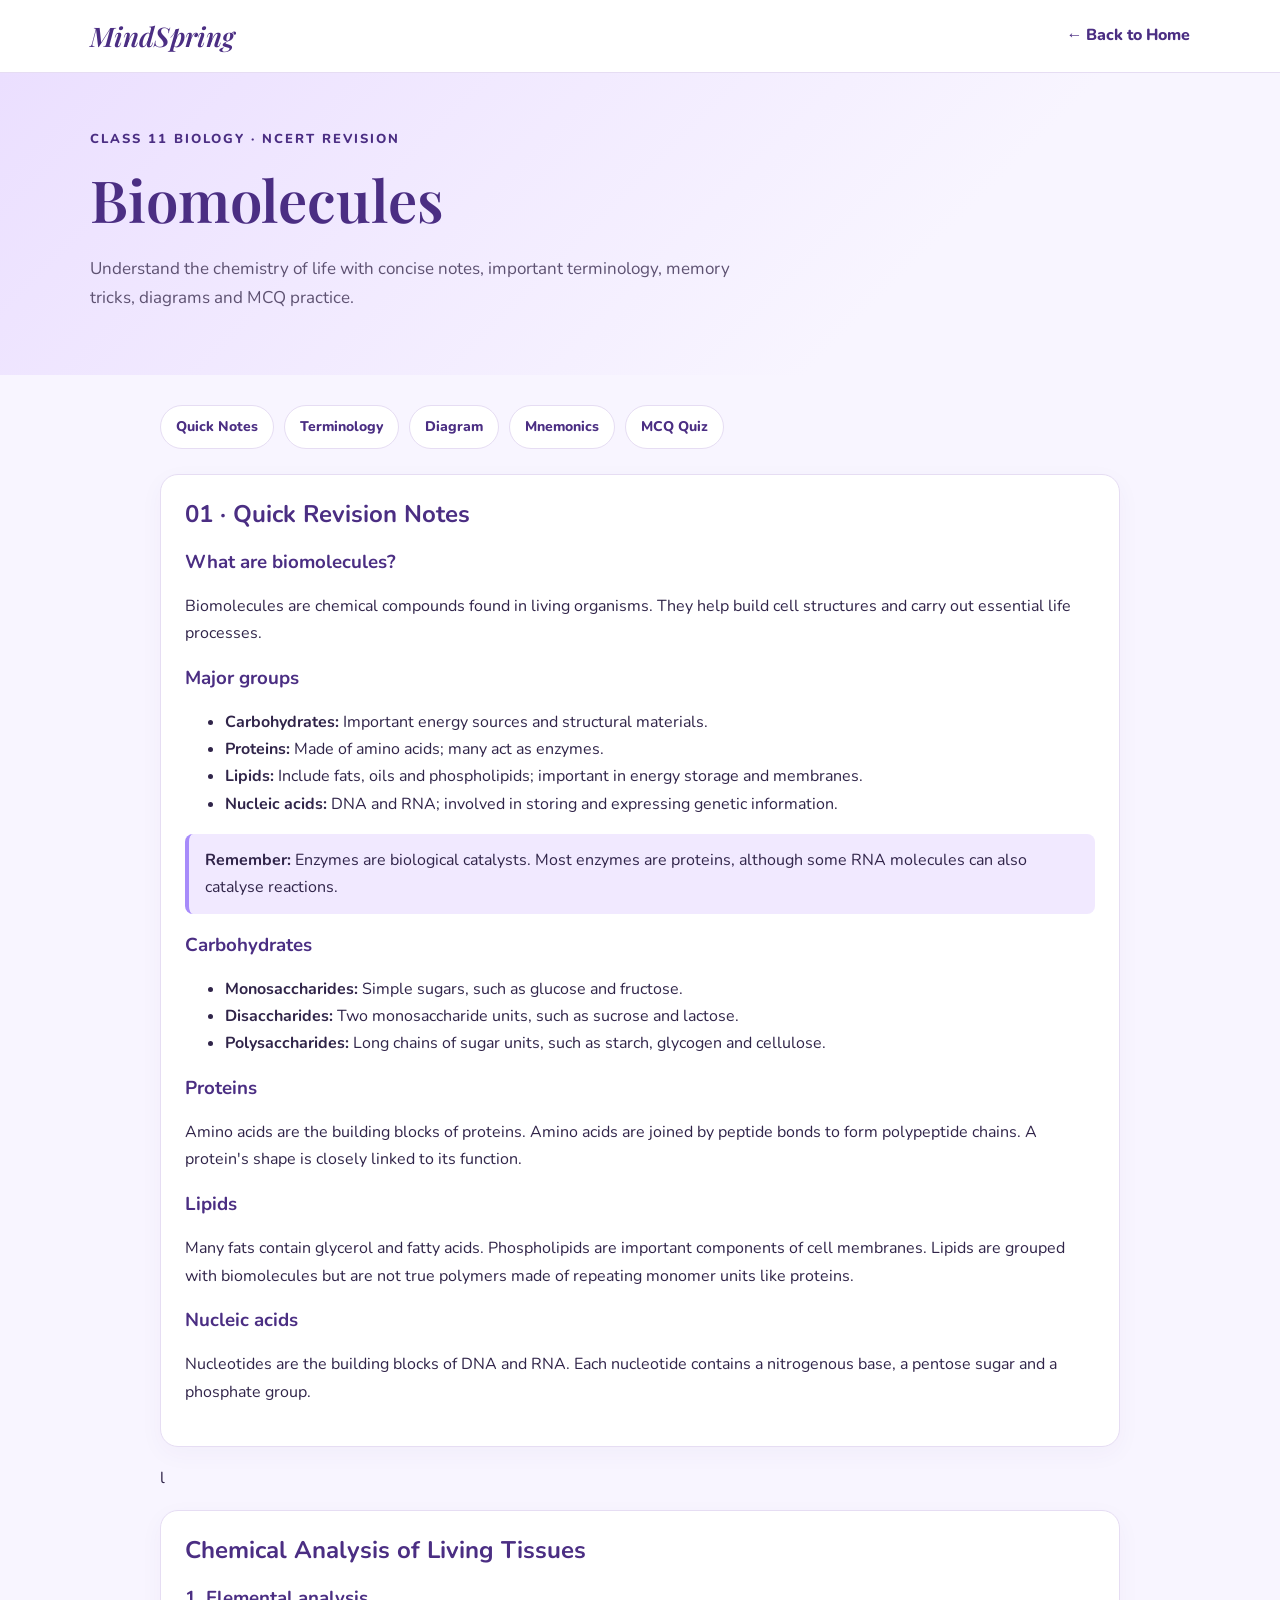
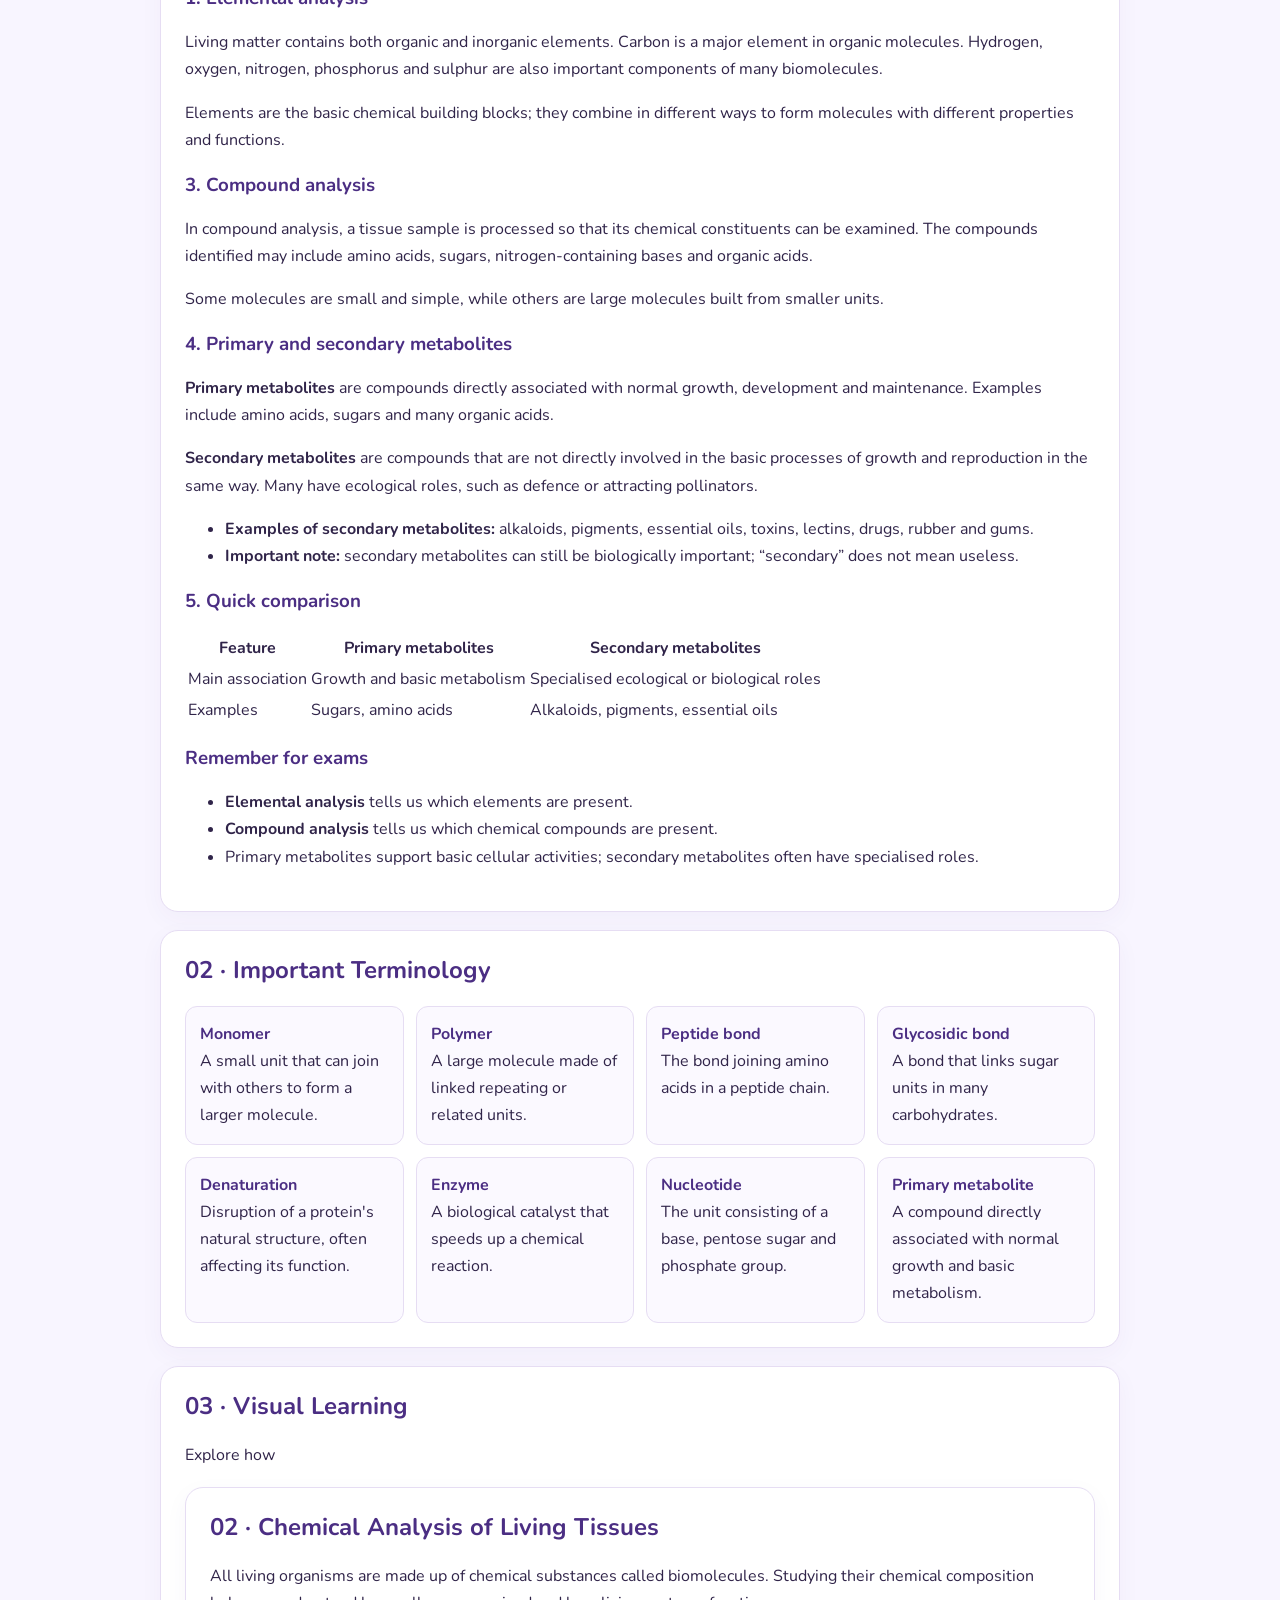
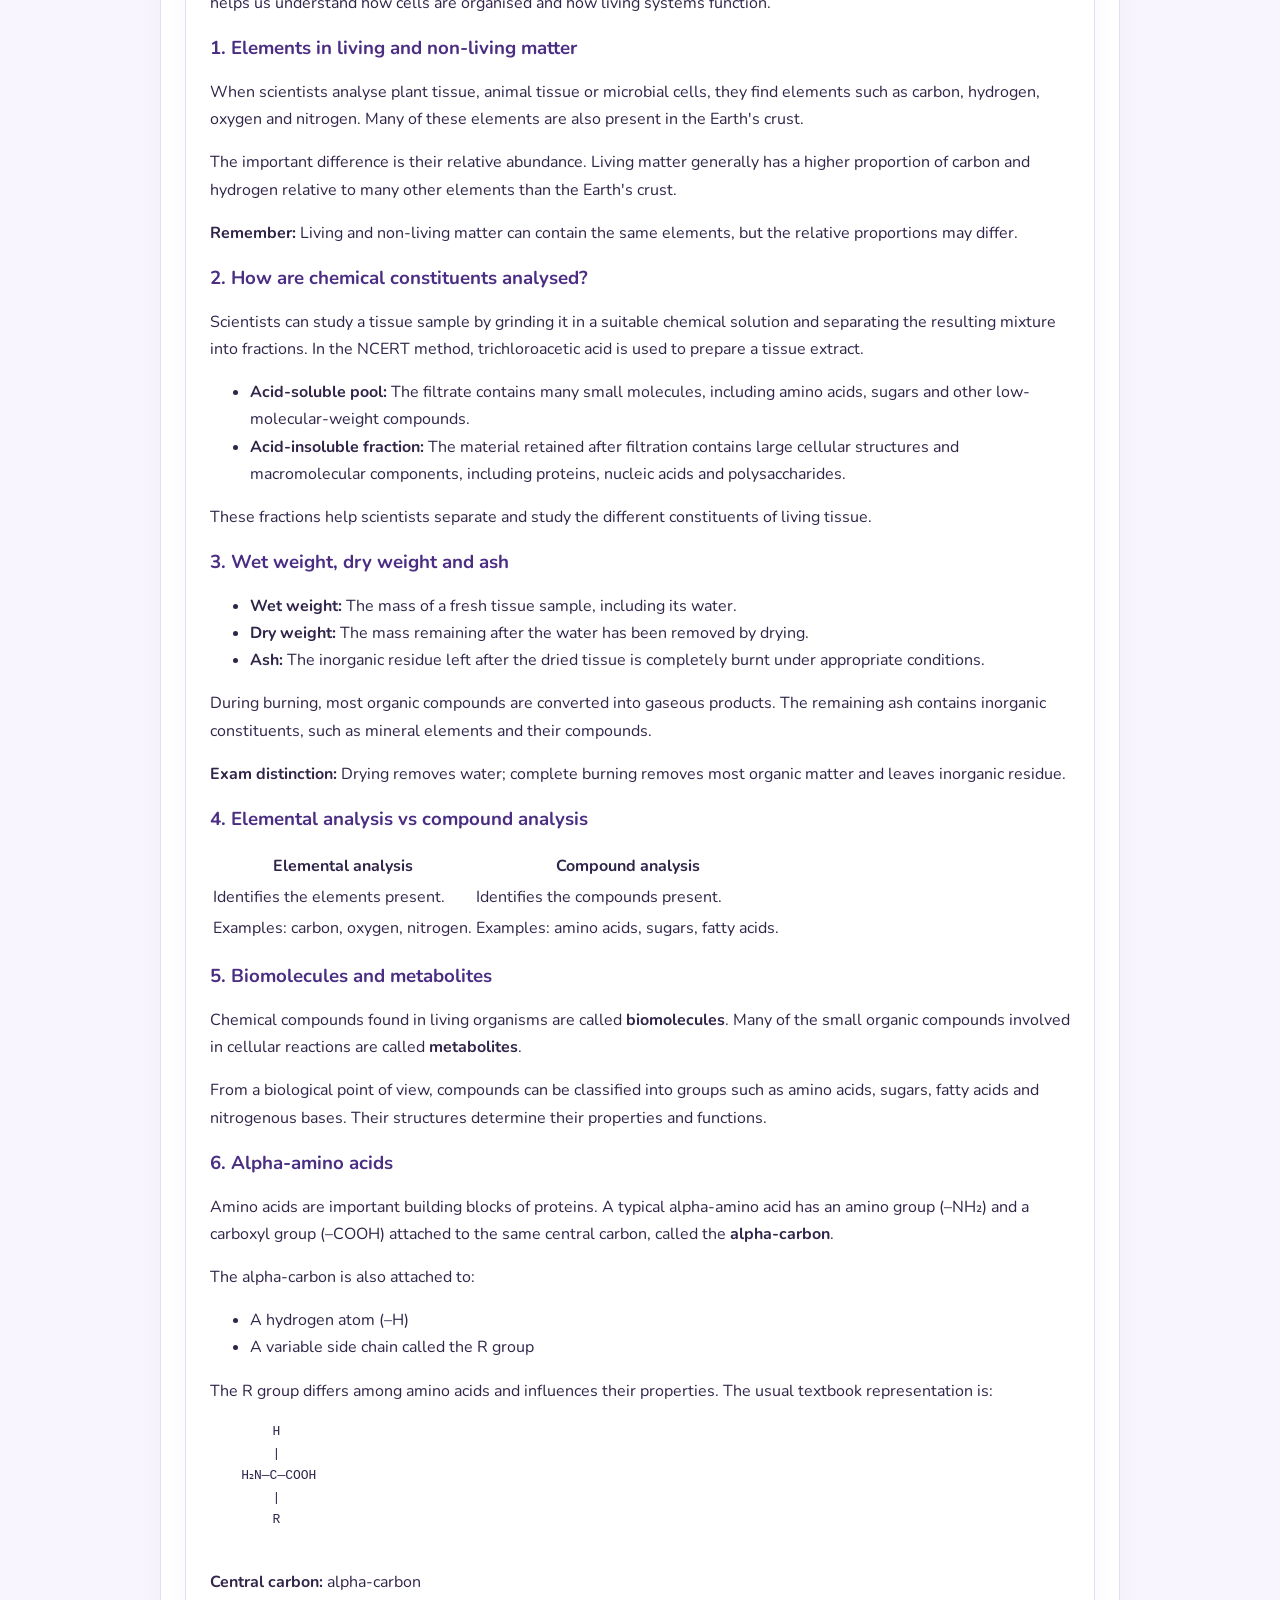
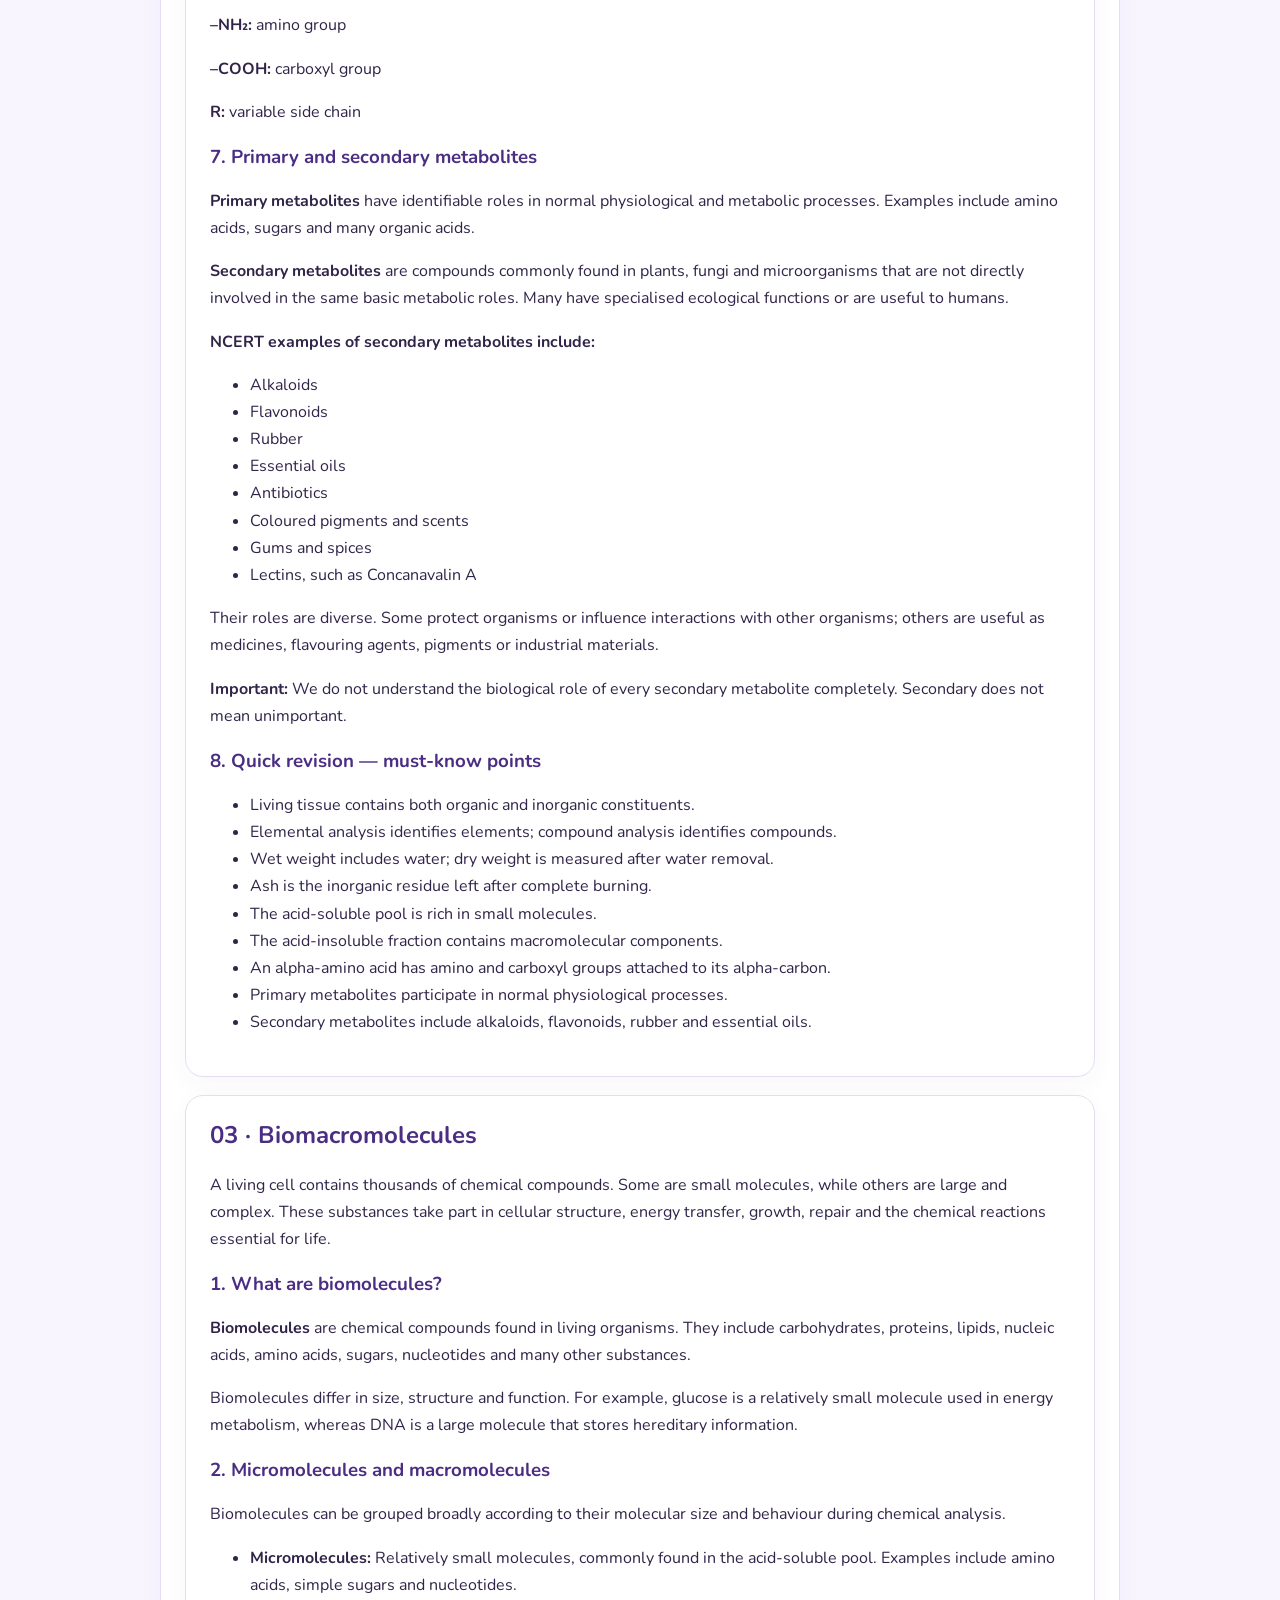
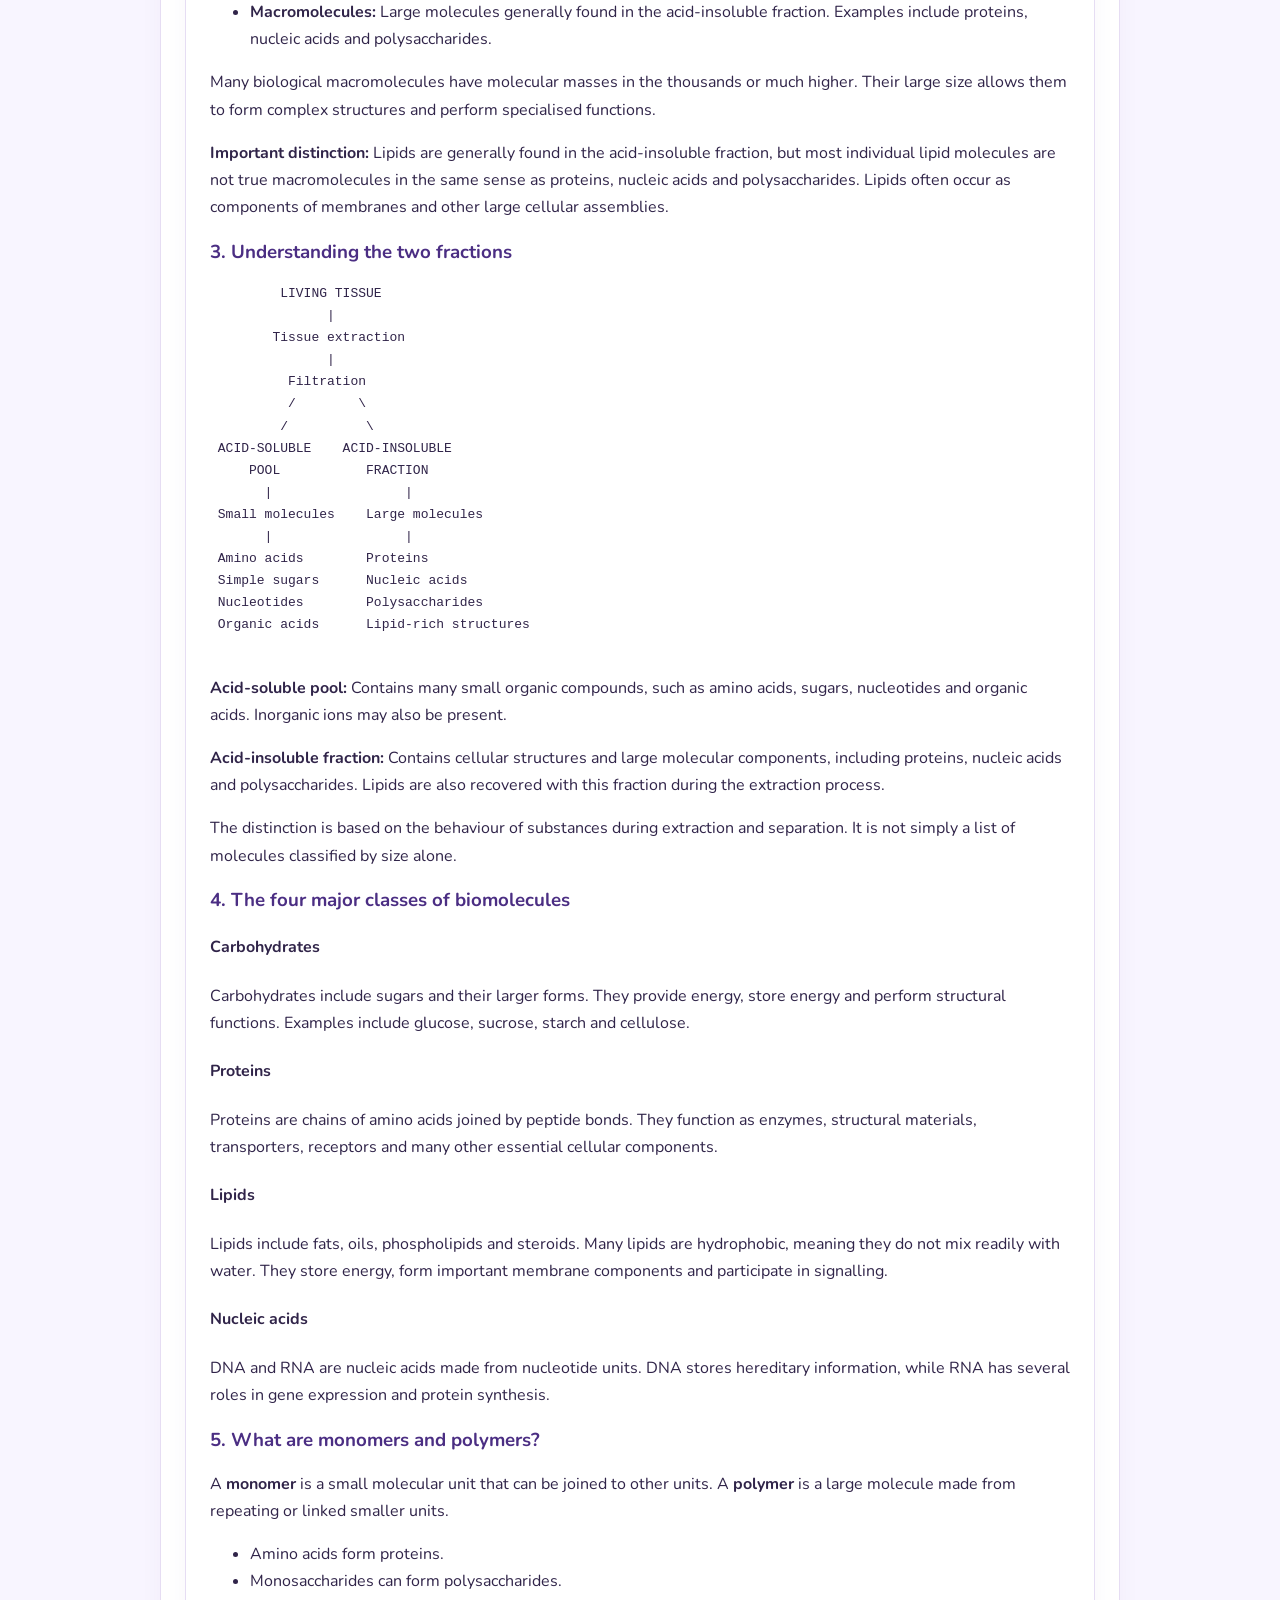
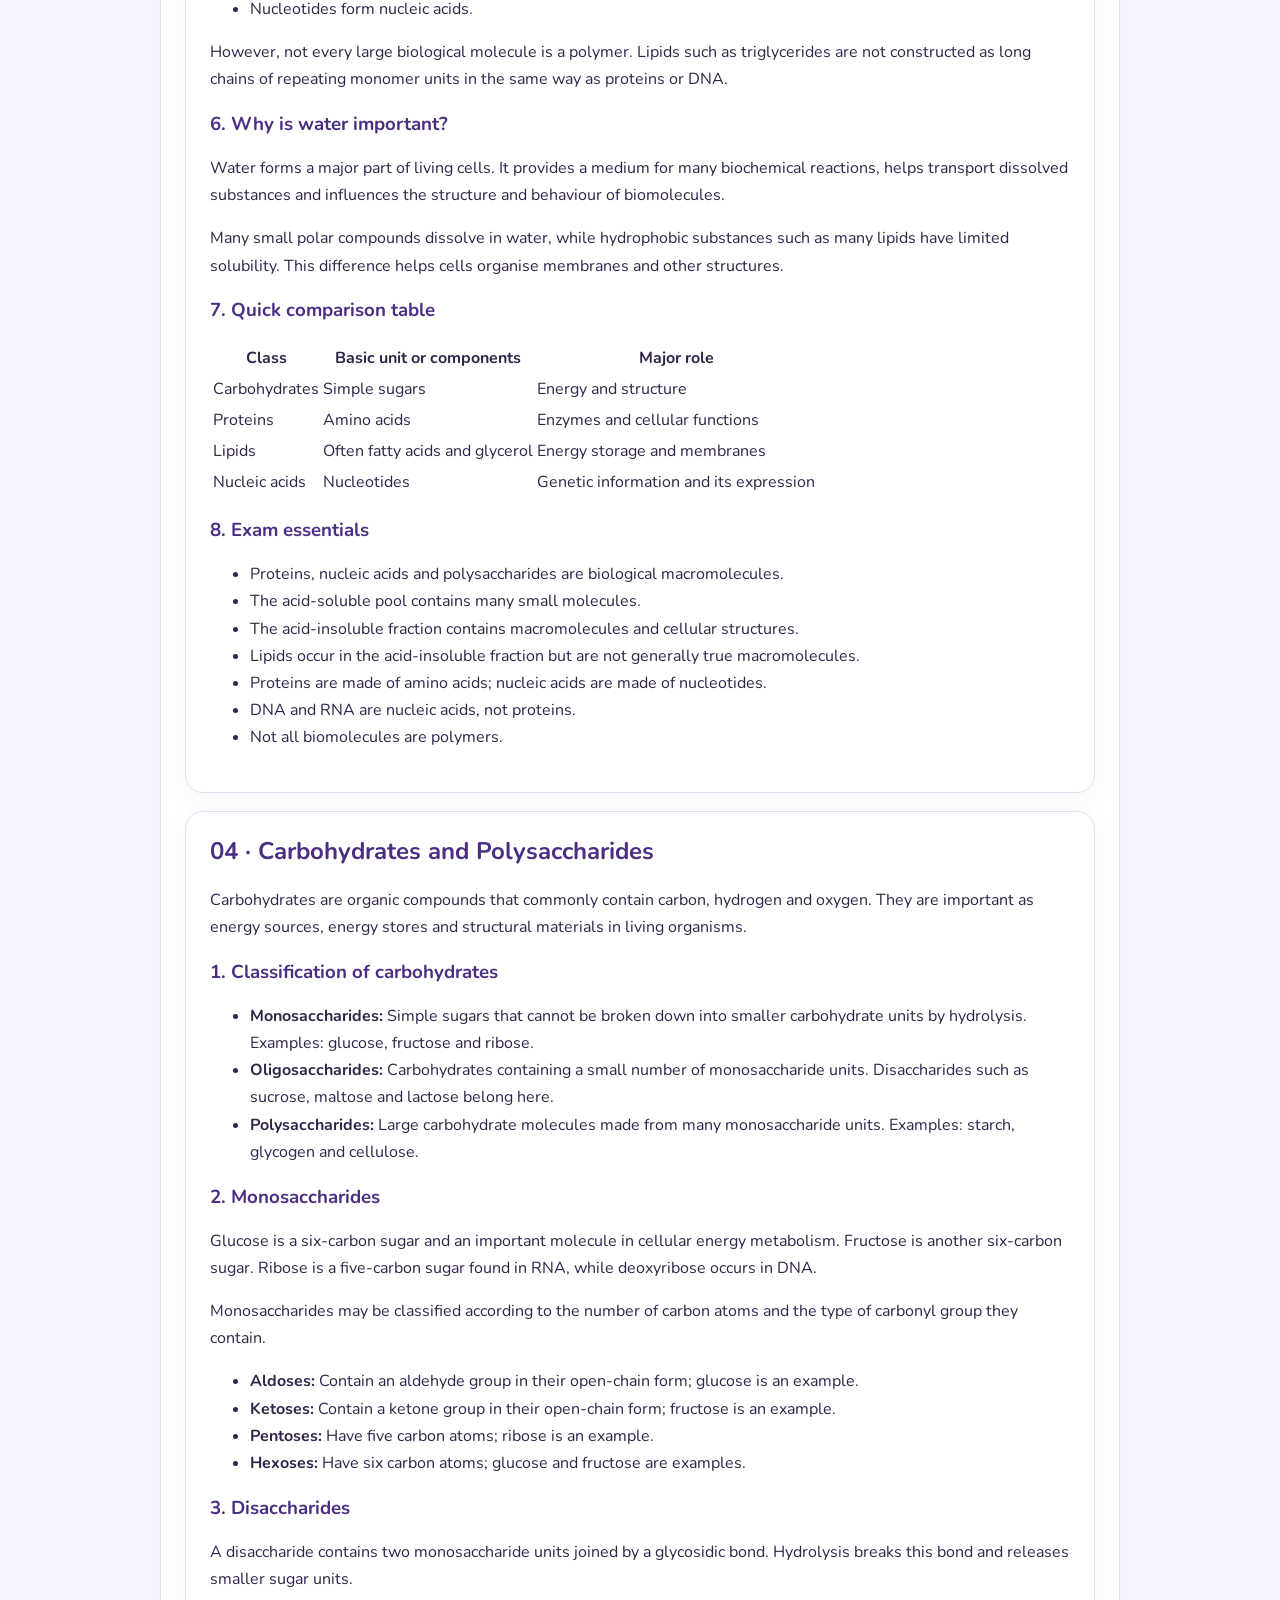
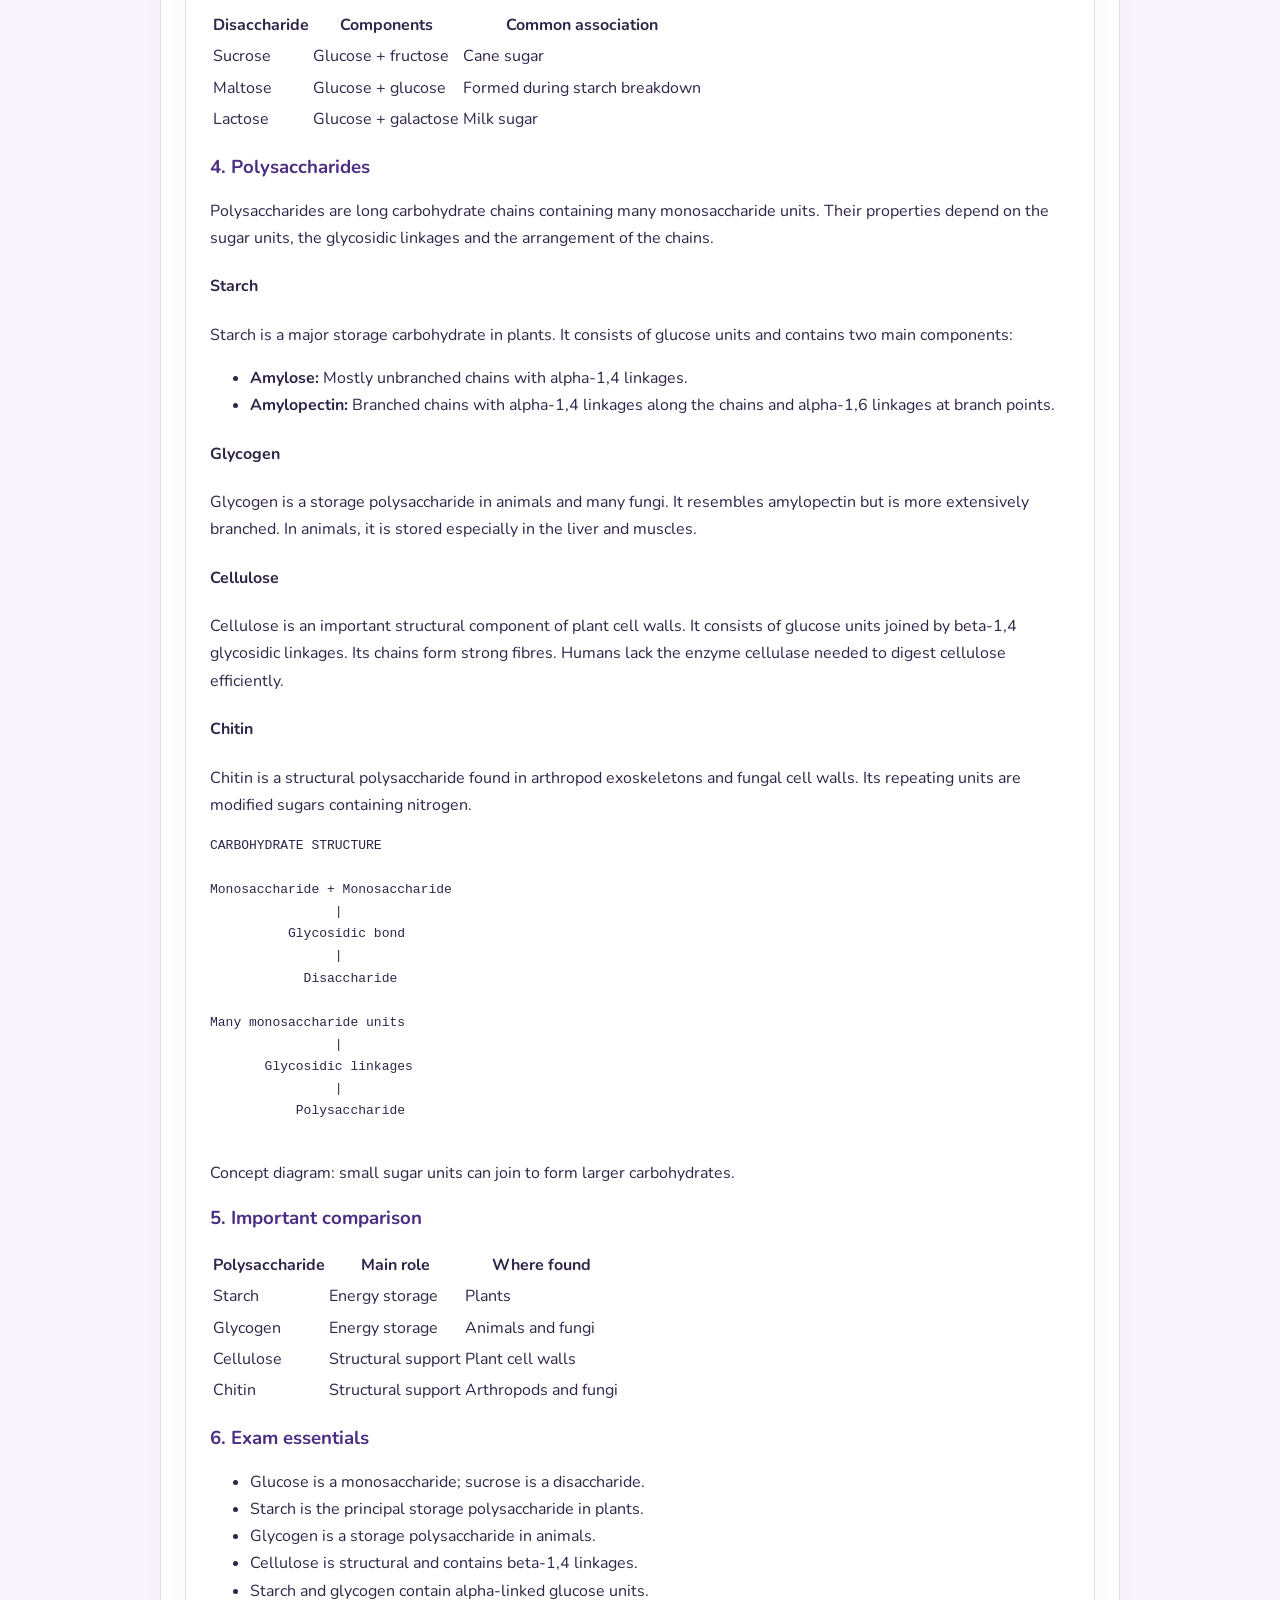
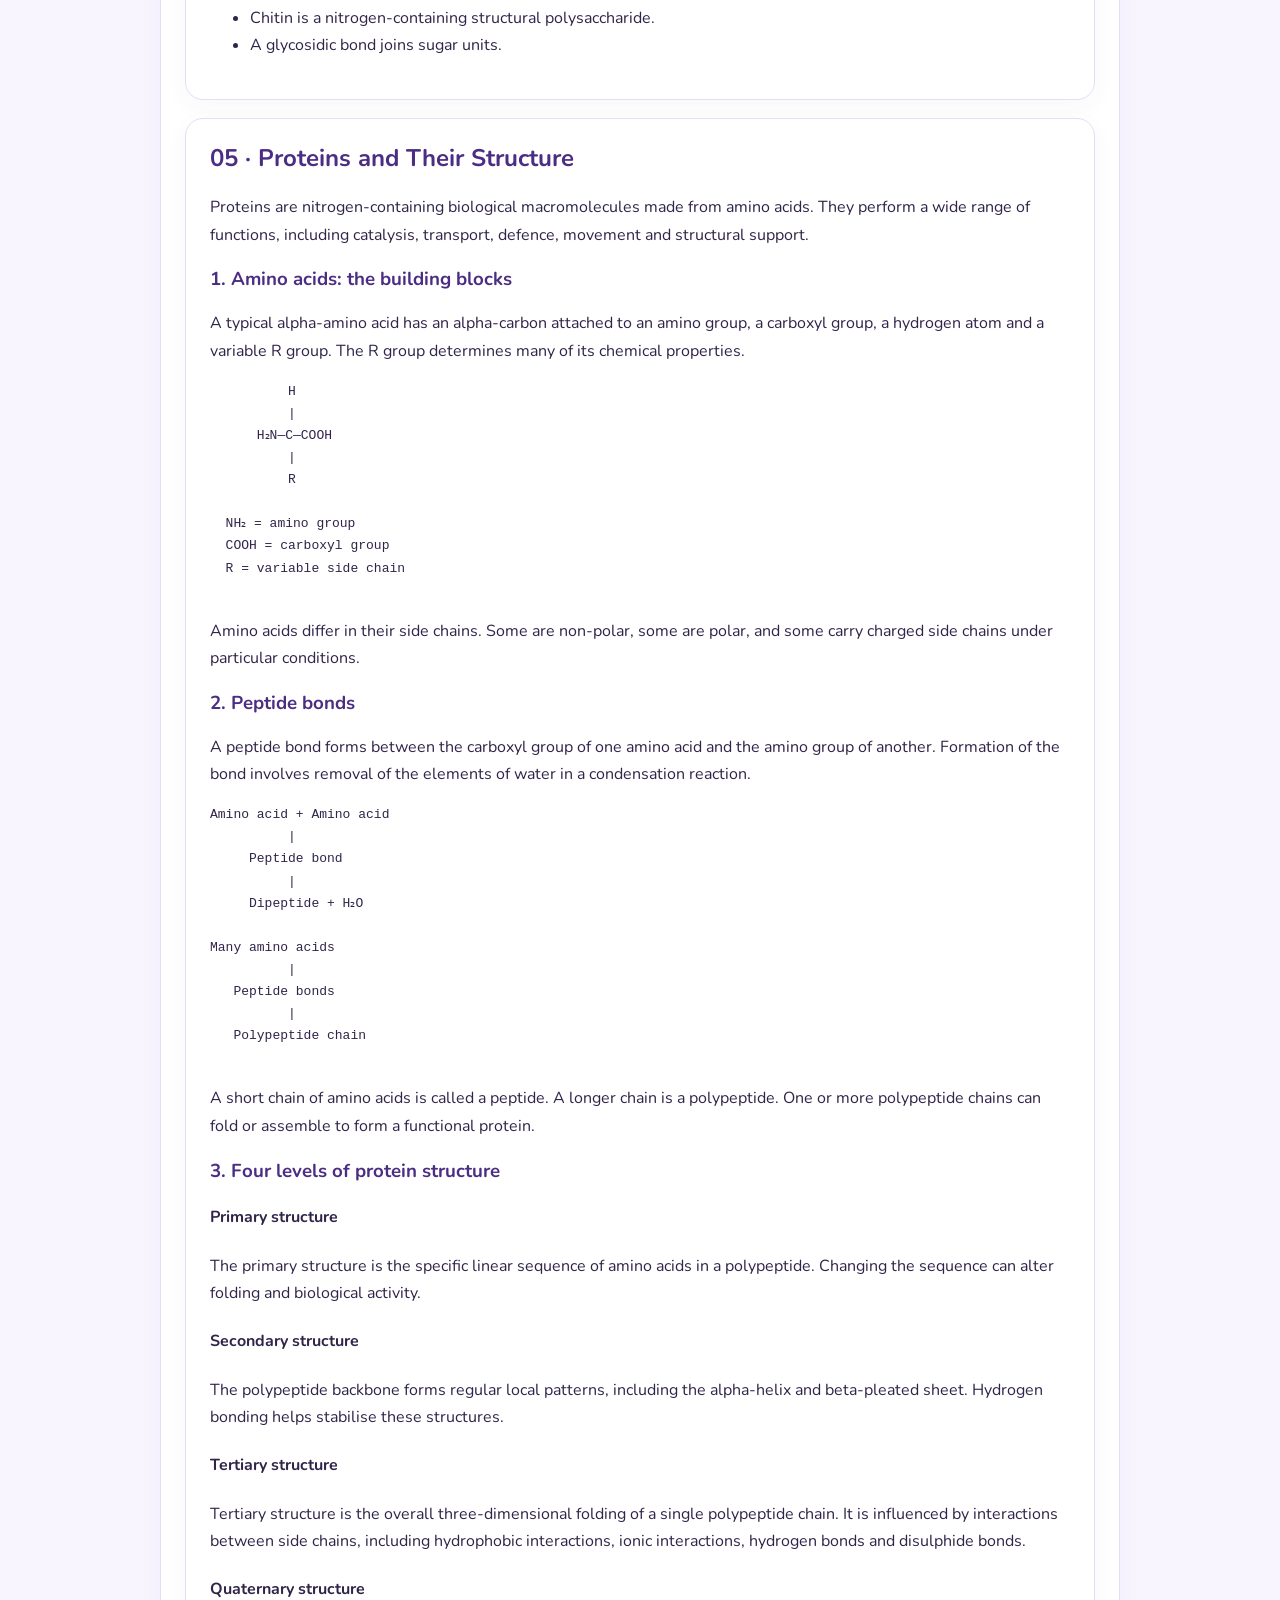
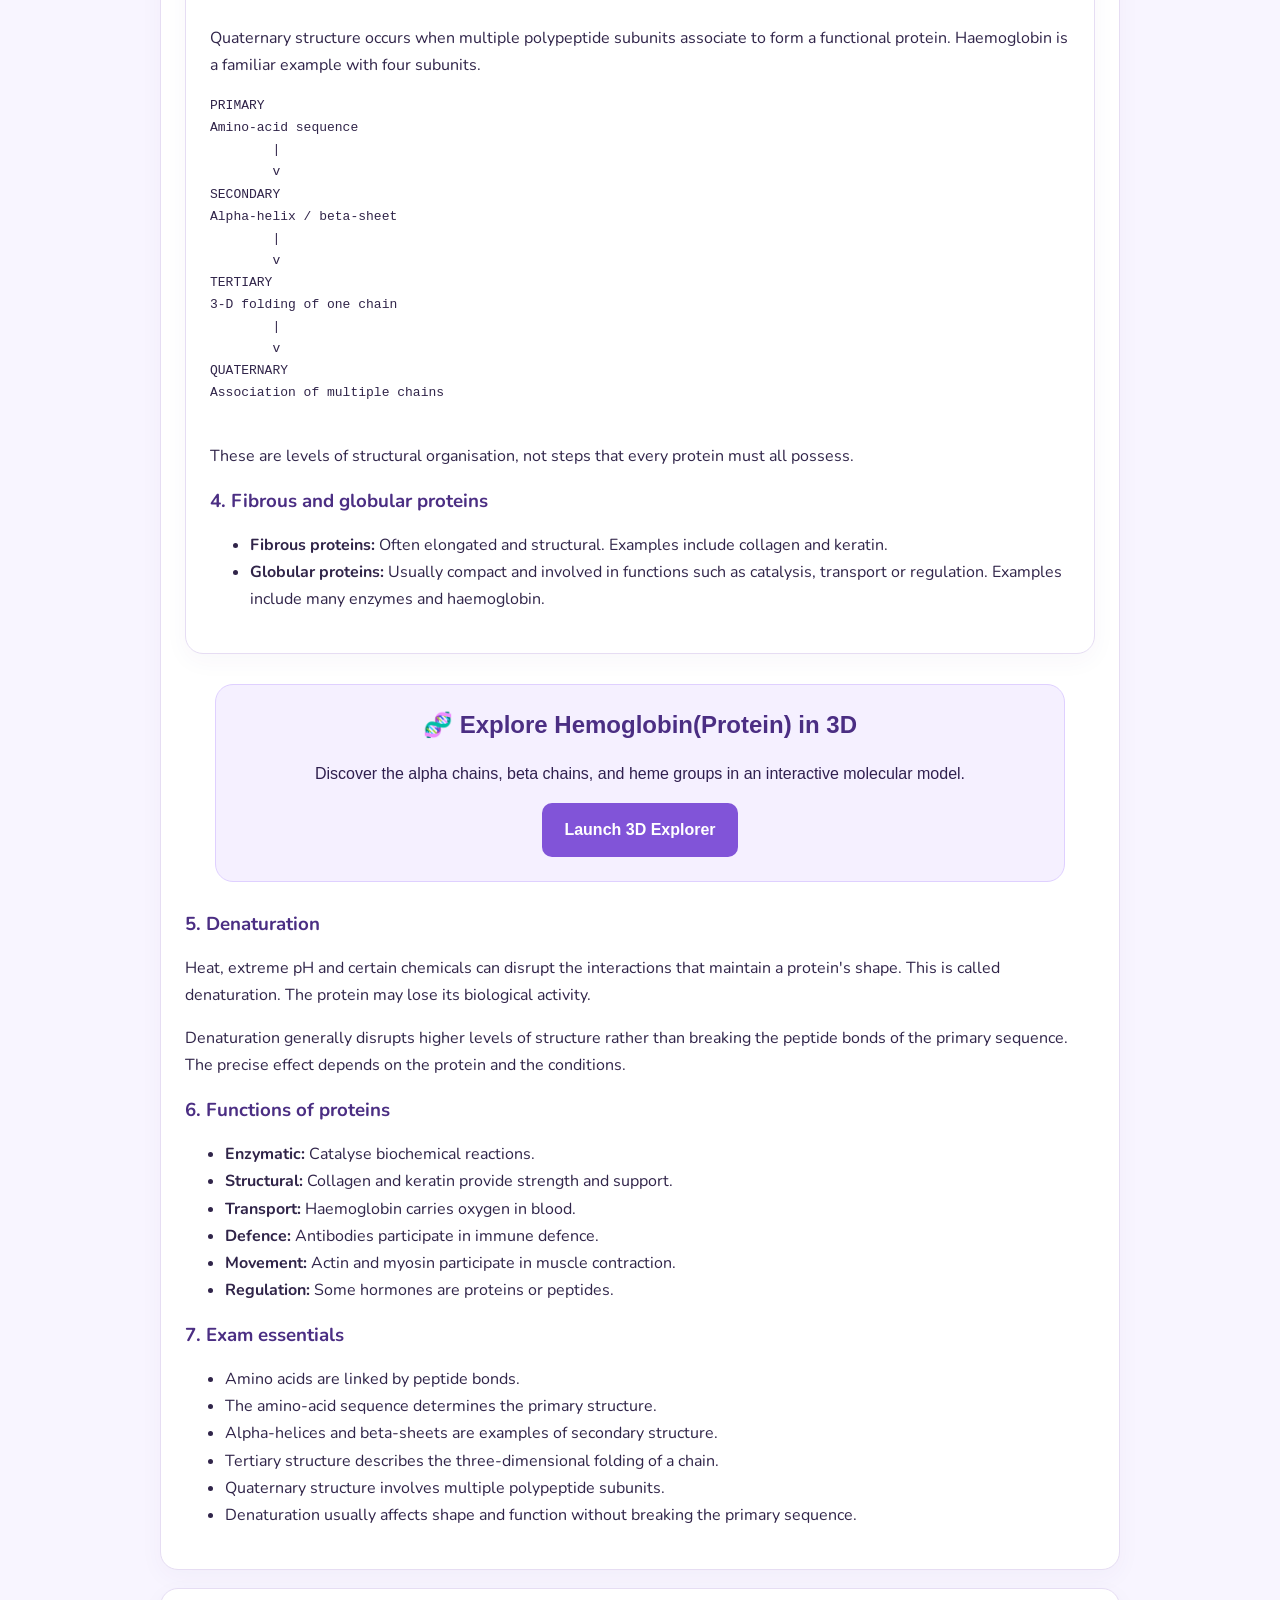
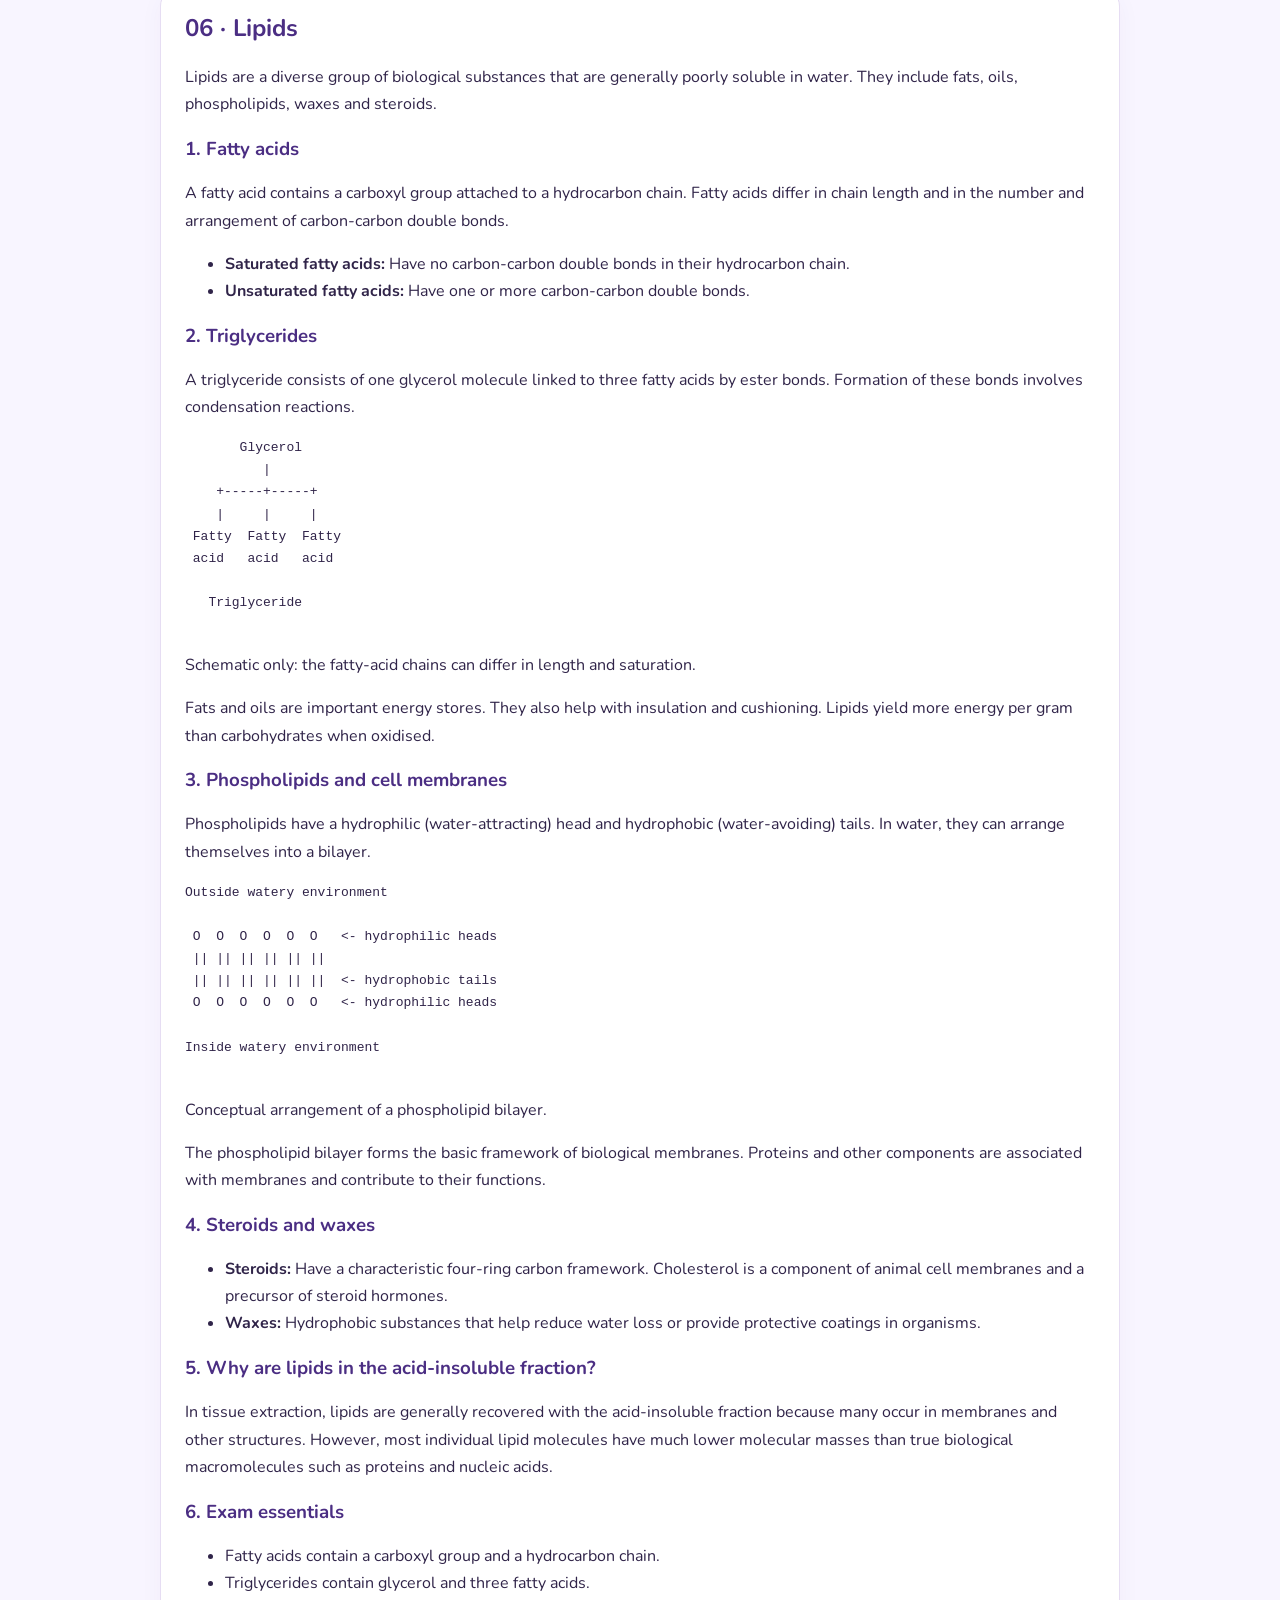
==== commit 2eaece7b: "Add files via upload" ====
--- a/Biomolecule.html
+++ b/Biomolecule.html
@@ -292,7 +292,8 @@
       <p>Nucleotides are the building blocks of DNA and RNA. Each nucleotide
         contains a nitrogenous base, a pentose sugar and a phosphate group.</p>
     </section>
-l     <section class="card" id="chemical-analysis">
+
+l   <section class="card" id="chemical-analysis">
   <h2>Chemical Analysis of Living Tissues</h2>
   <h3>1. Elemental analysis</h3>
         <p>Living matter contains both organic and inorganic elements. Carbon is a major element in organic molecules. Hydrogen, oxygen, nitrogen, phosphorus and sulphur are also important components of many biomolecules.</p>
@@ -1044,7 +1045,16 @@
     <li><strong>Globular proteins:</strong> Usually compact and involved in functions such as catalysis, transport or regulation. Examples include many enzymes and haemoglobin.</li>
   </ul>
 
-  <h3>5. Denaturation</h3>
+  
+  </section>
+    <section style="margin: 30px auto; padding: 24px; max-width: 850px; background: #f5f0ff; border: 1px solid #dfd0ff; border-radius: 18px; text-align: center; color: #30204f; font-family: Arial, sans-serif;">
+  <h2>🧬 Explore Hemoglobin(Protein) in 3D</h2>
+  <p>Discover the alpha chains, beta chains, and heme groups in an interactive molecular model.</p>
+  <a href="protein3d.html" target="_blank" rel="noopener"
+     style="display: inline-block; padding: 13px 22px; background: #8154d8; color: white; text-decoration: none; border-radius: 10px; font-weight: bold;">
+    Launch 3D Explorer
+  </a>
+ </section><h3>5. Denaturation</h3>
 
   <p>
     Heat, extreme pH and certain chemicals can disrupt the interactions
@@ -1820,5 +1830,5 @@
 
     renderQuiz();
   </script>
-</body>
+  </body>
 </html>
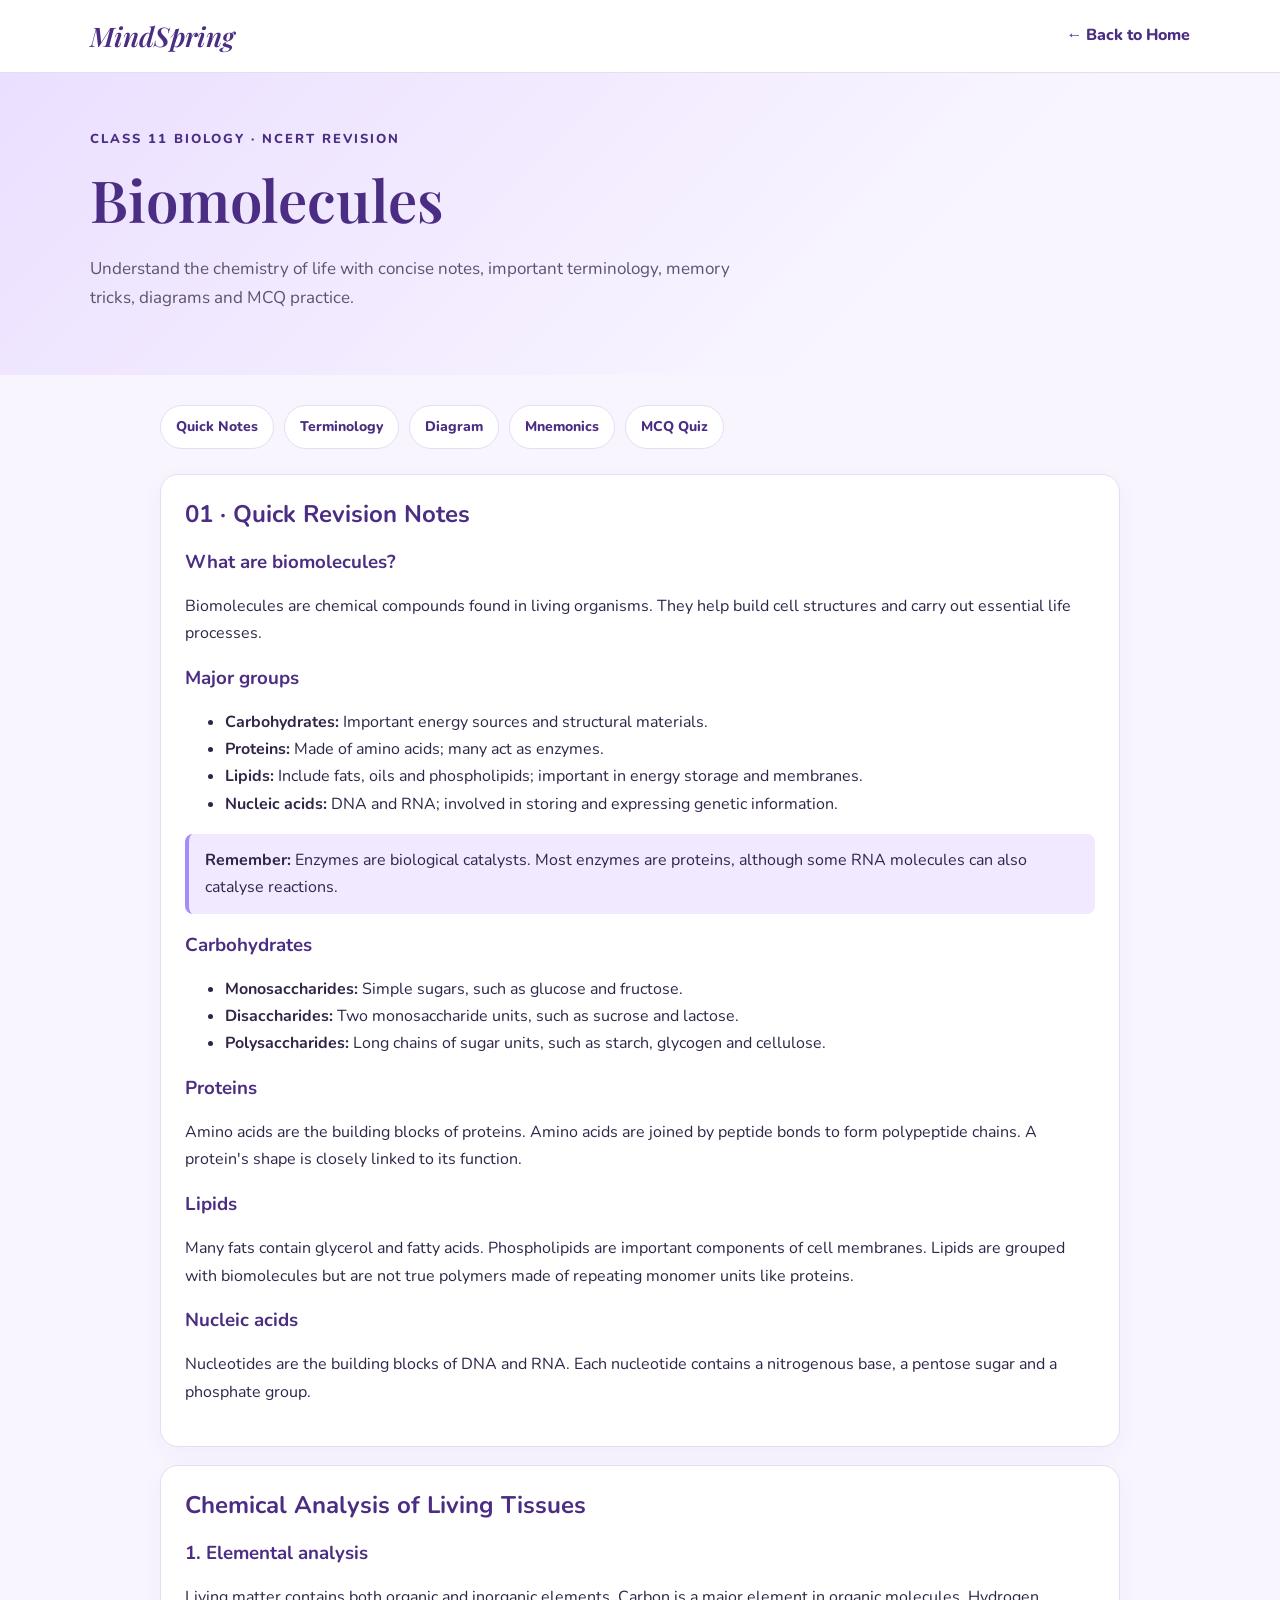
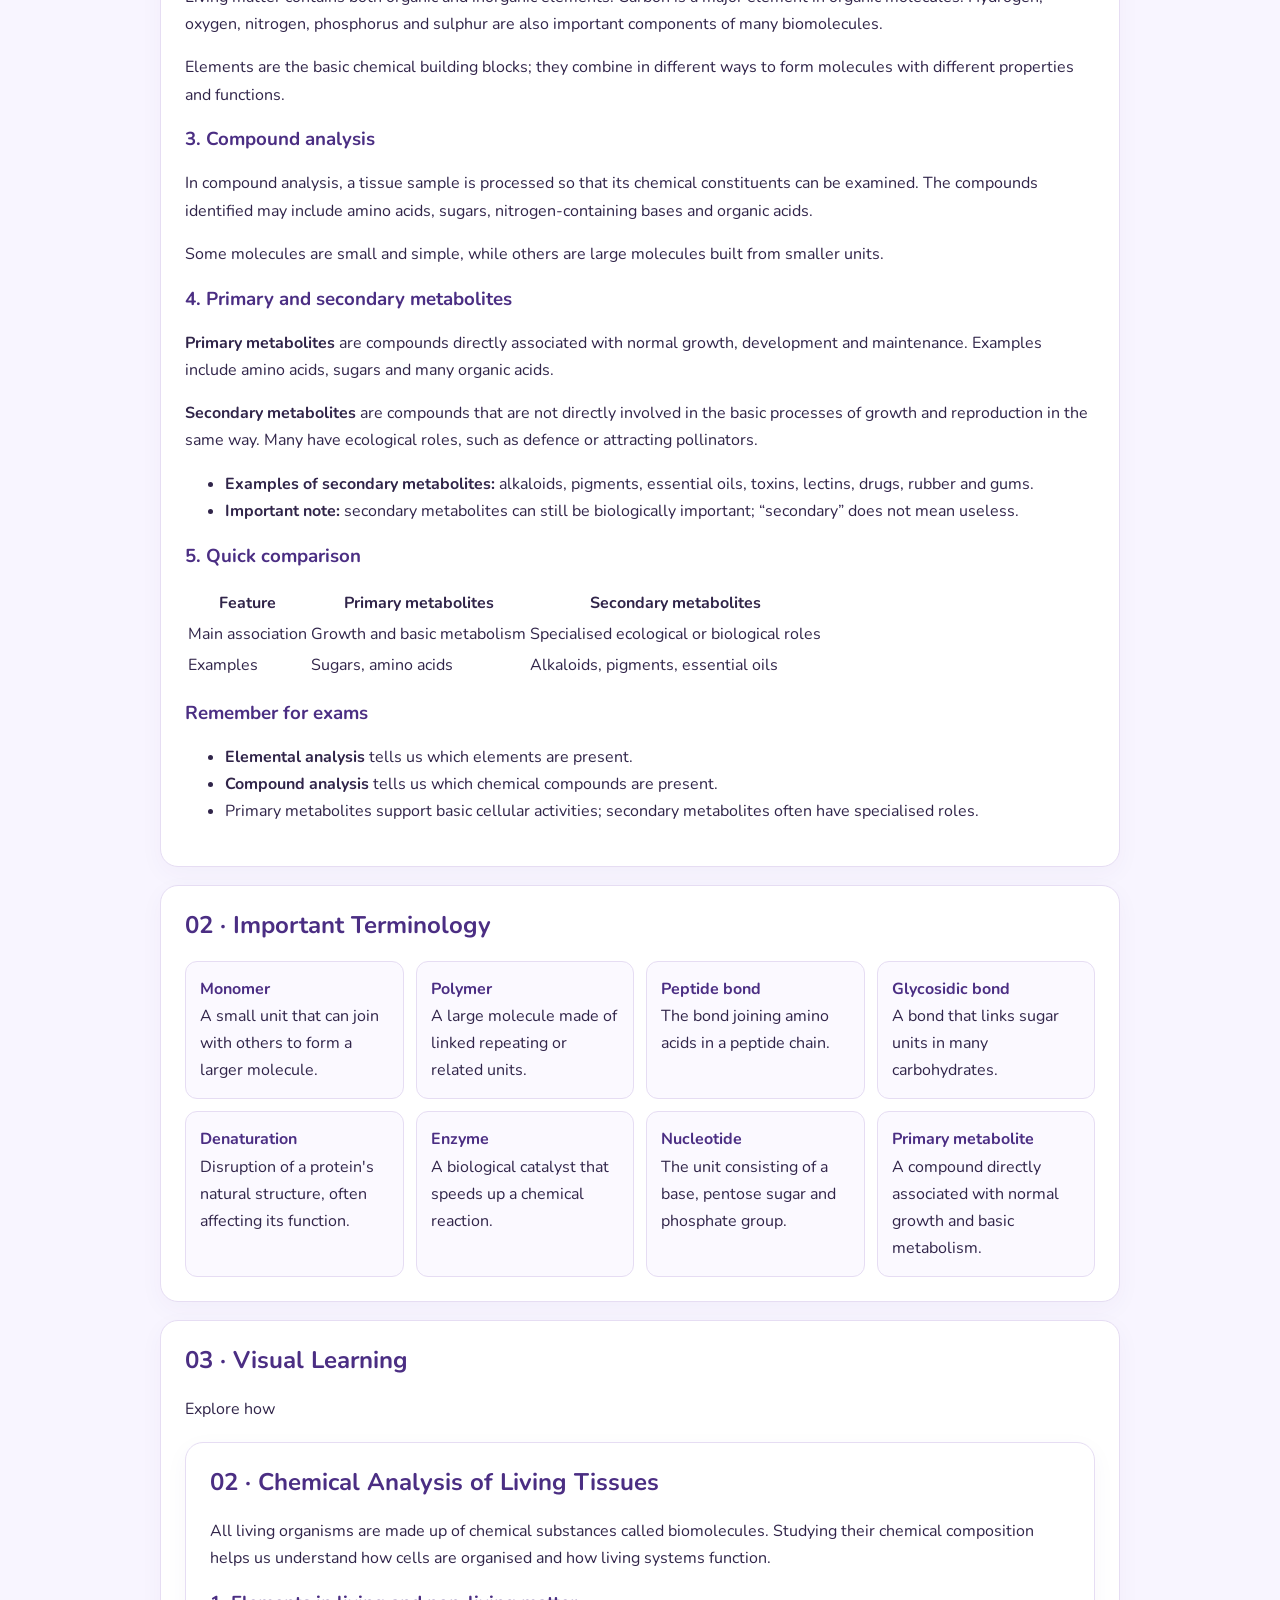
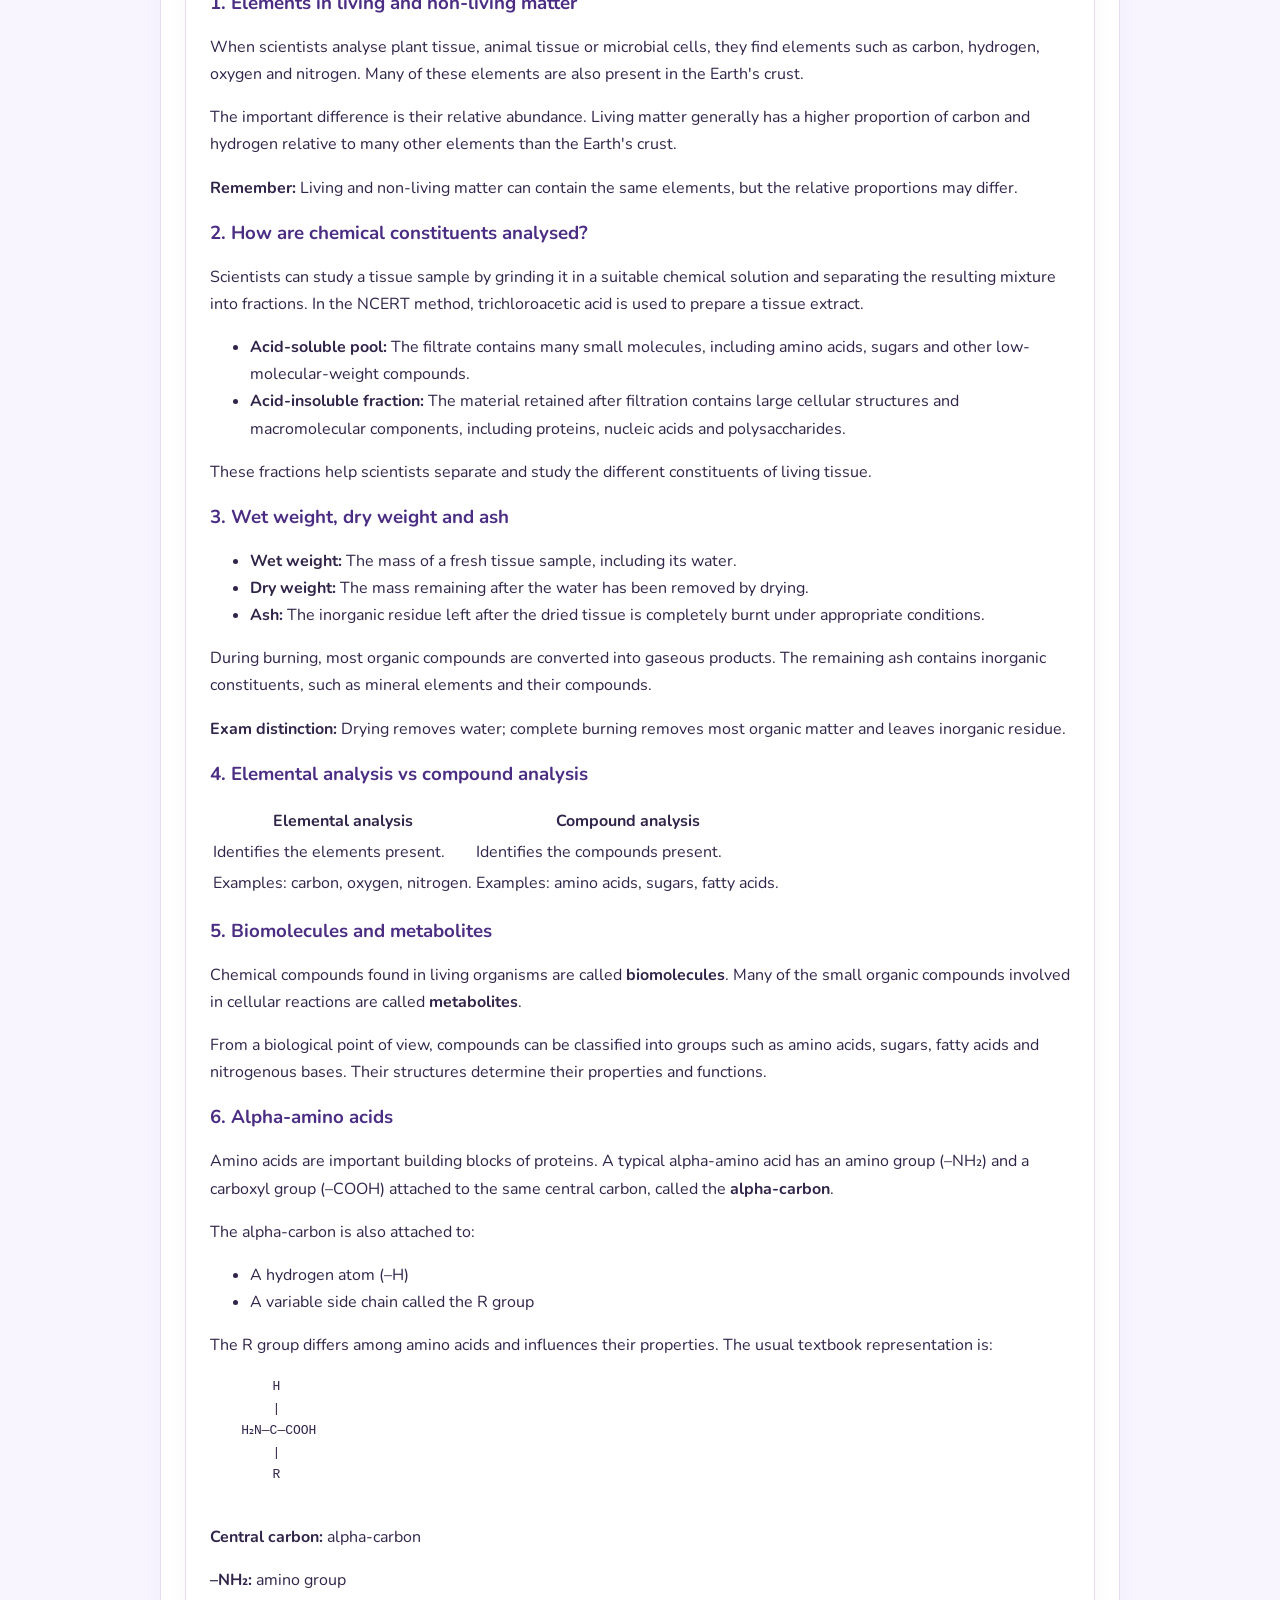
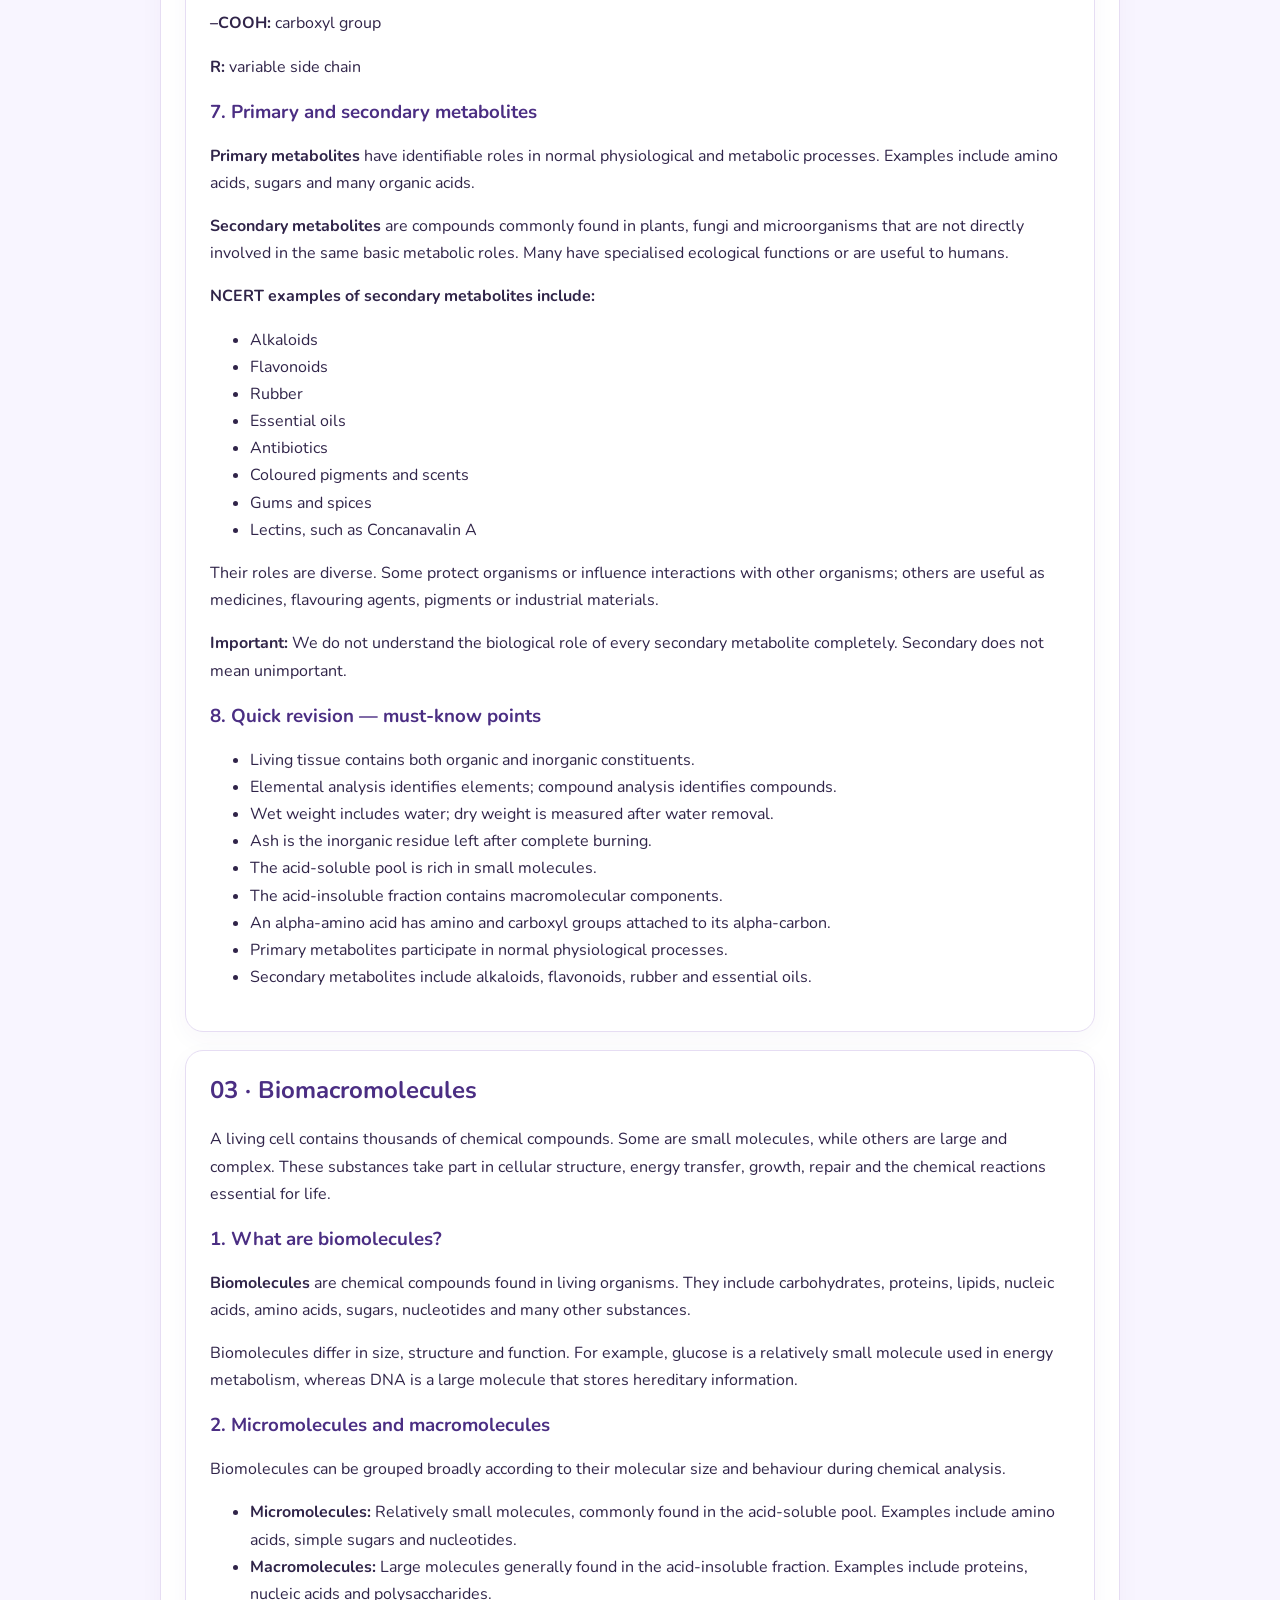
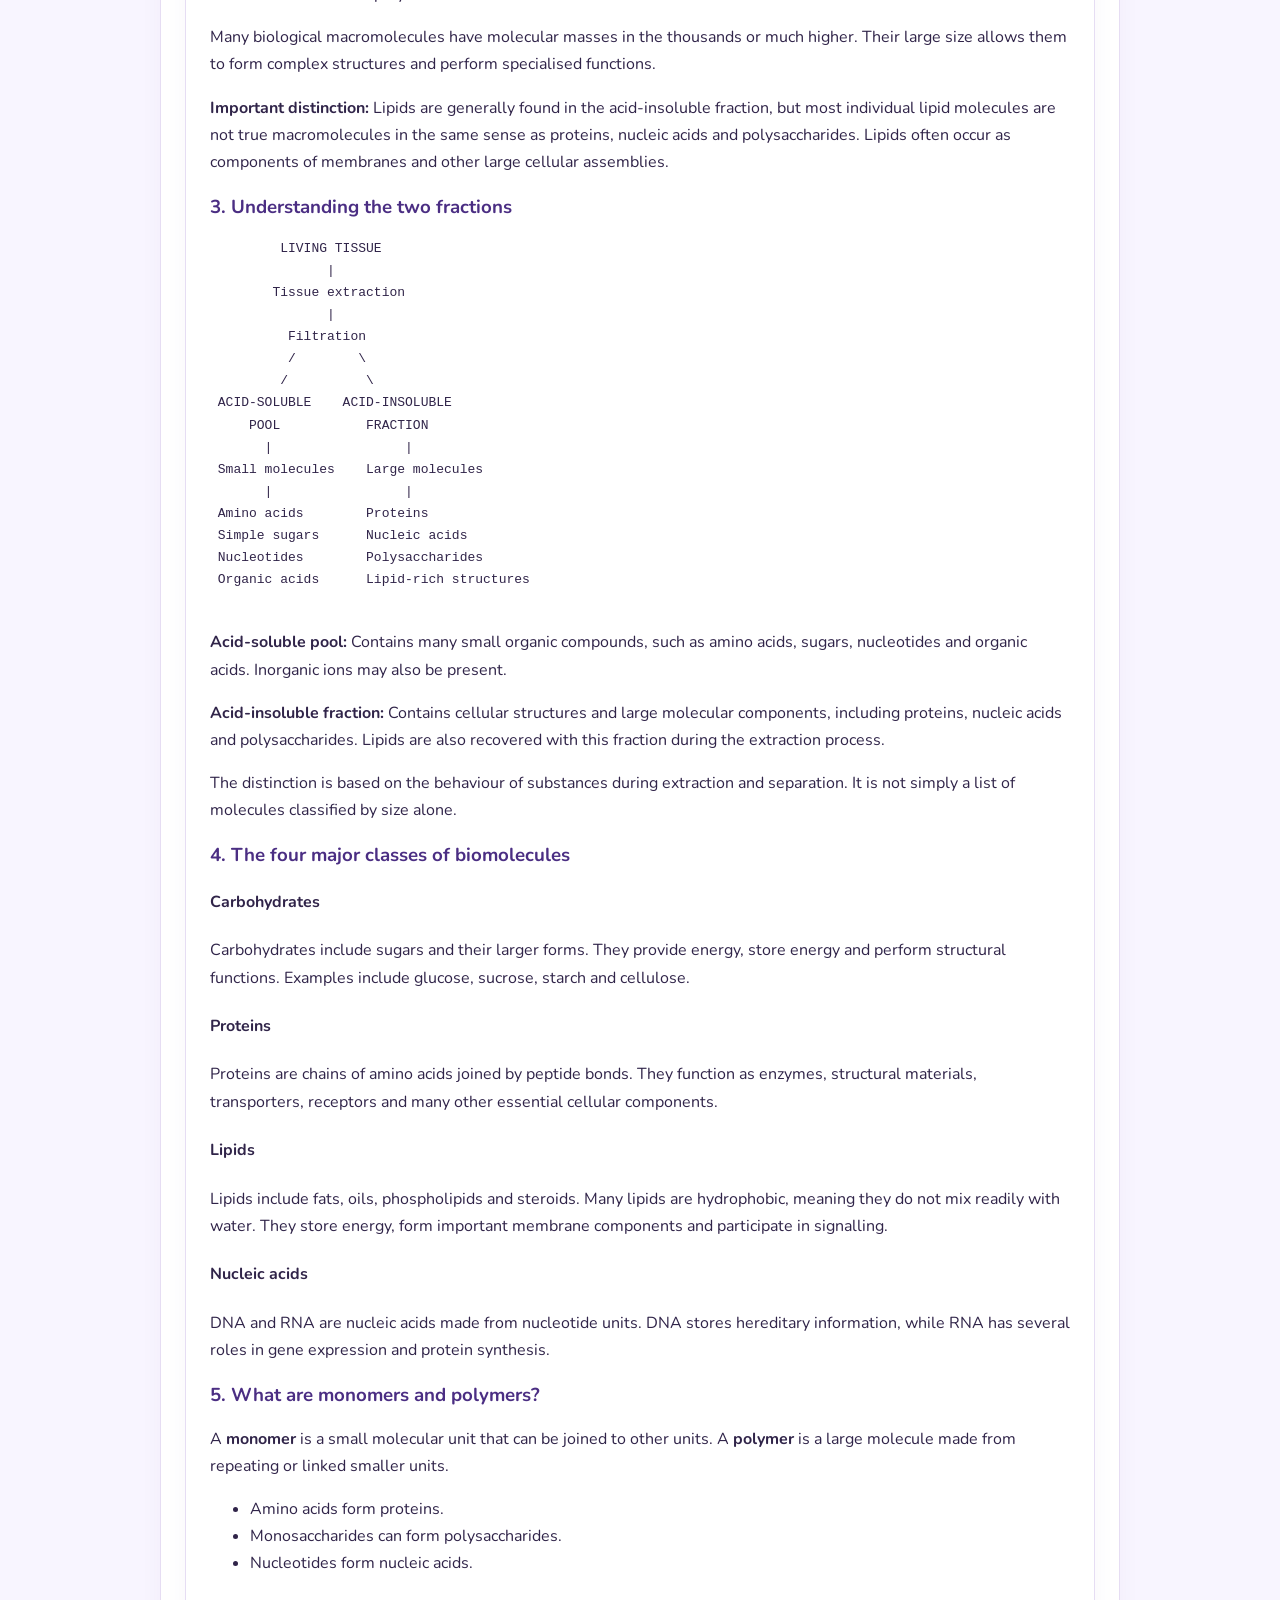
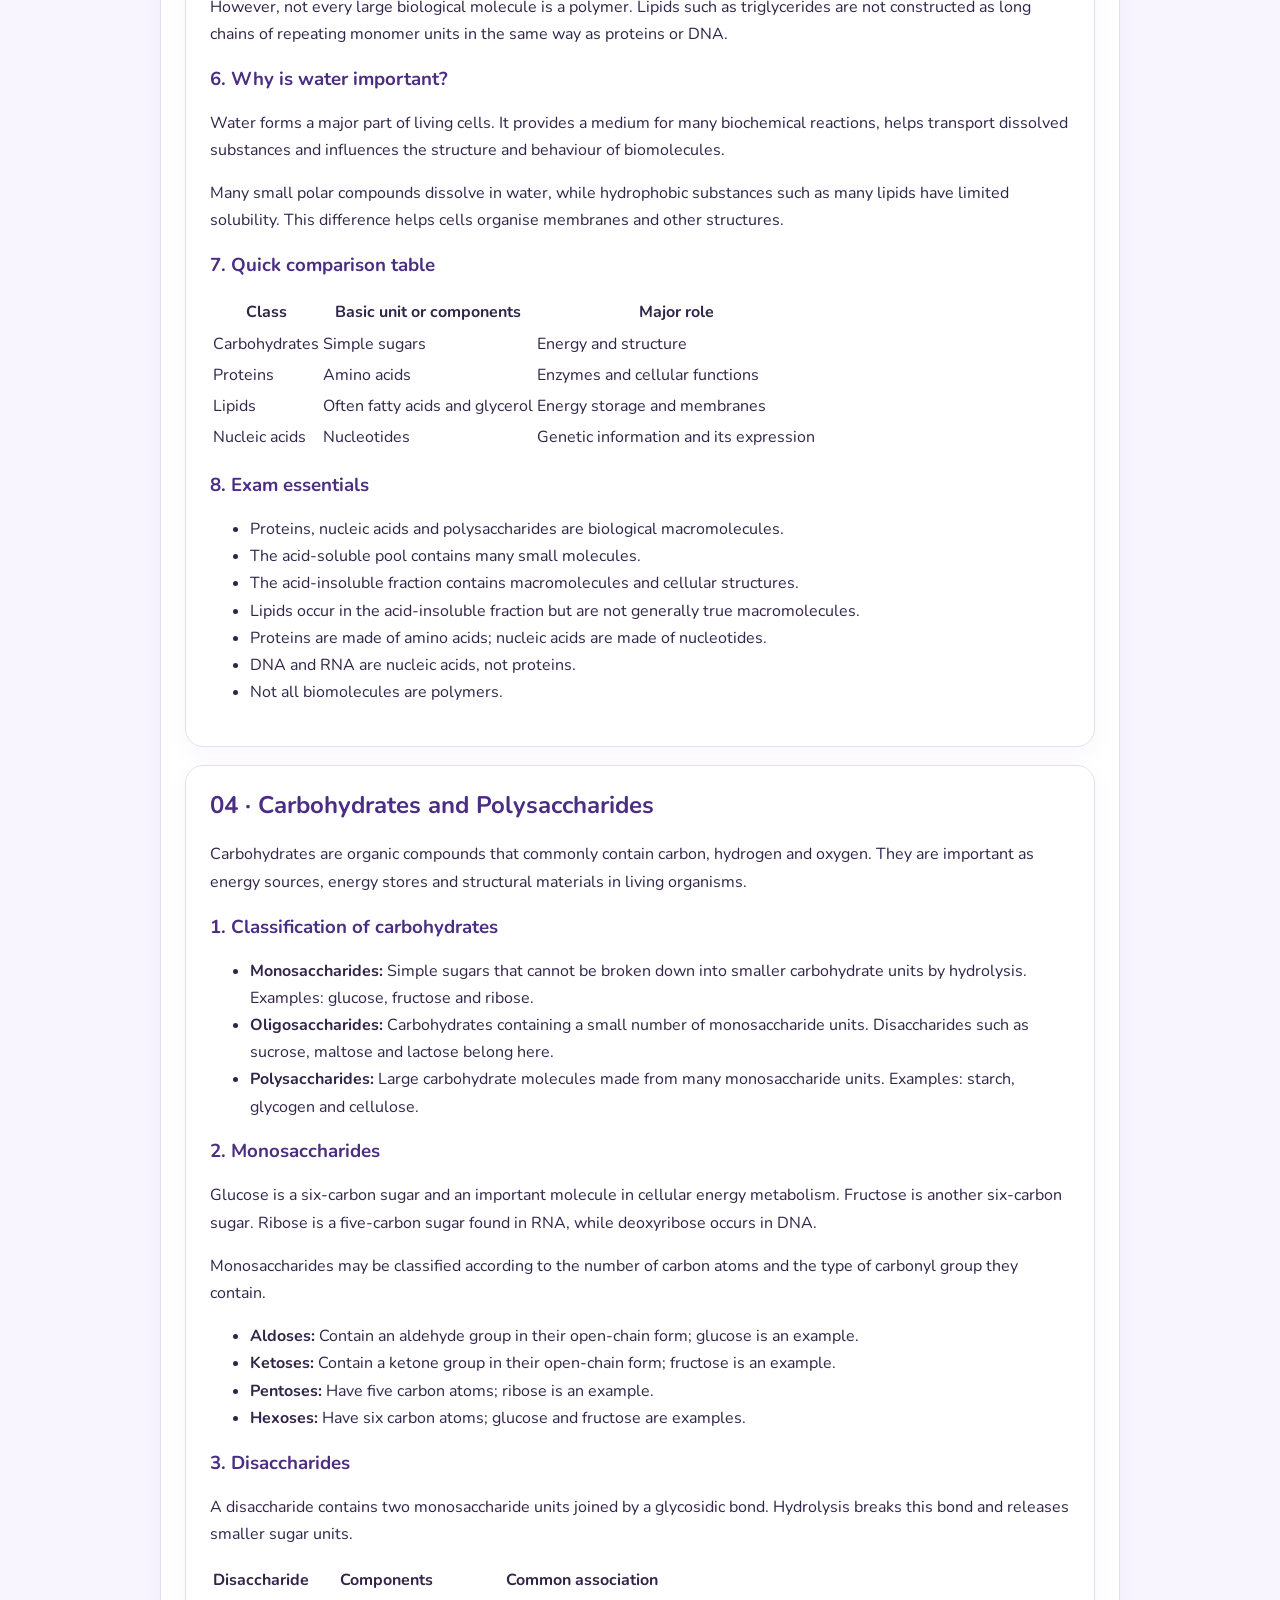
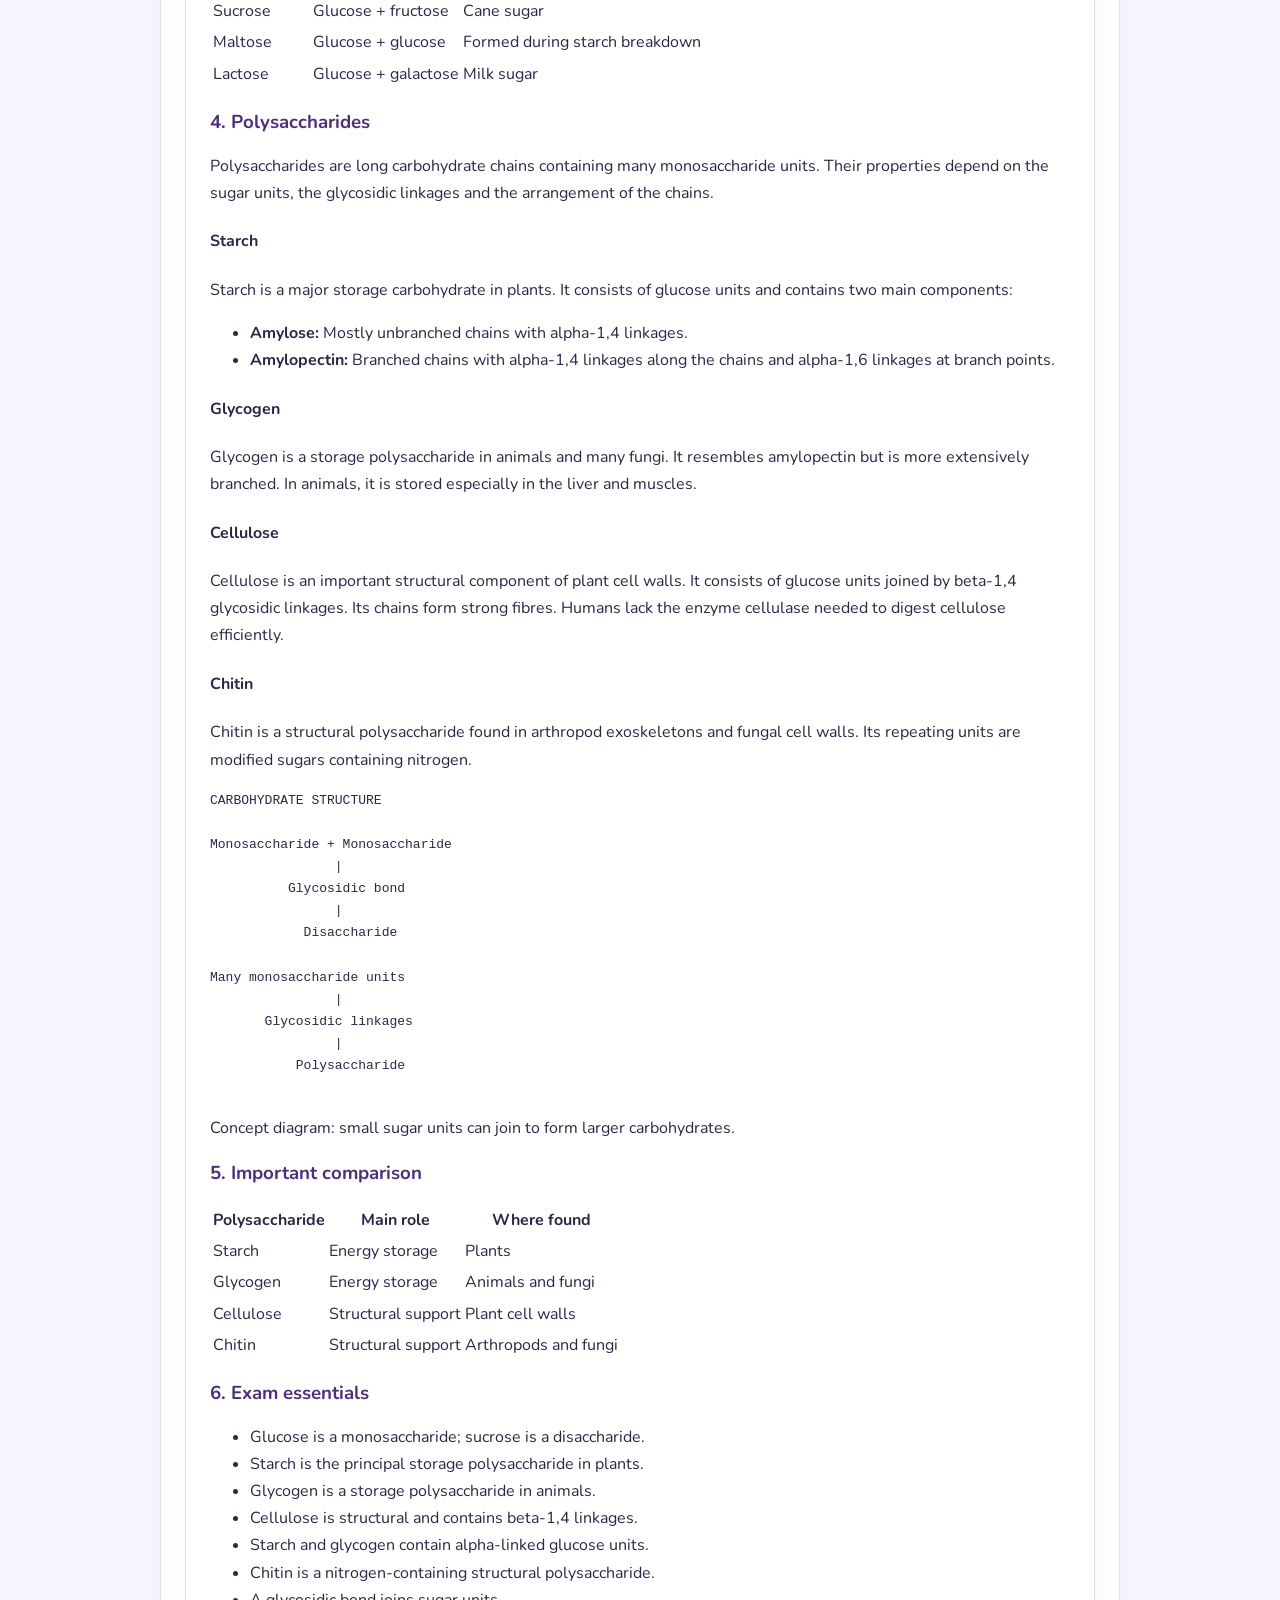
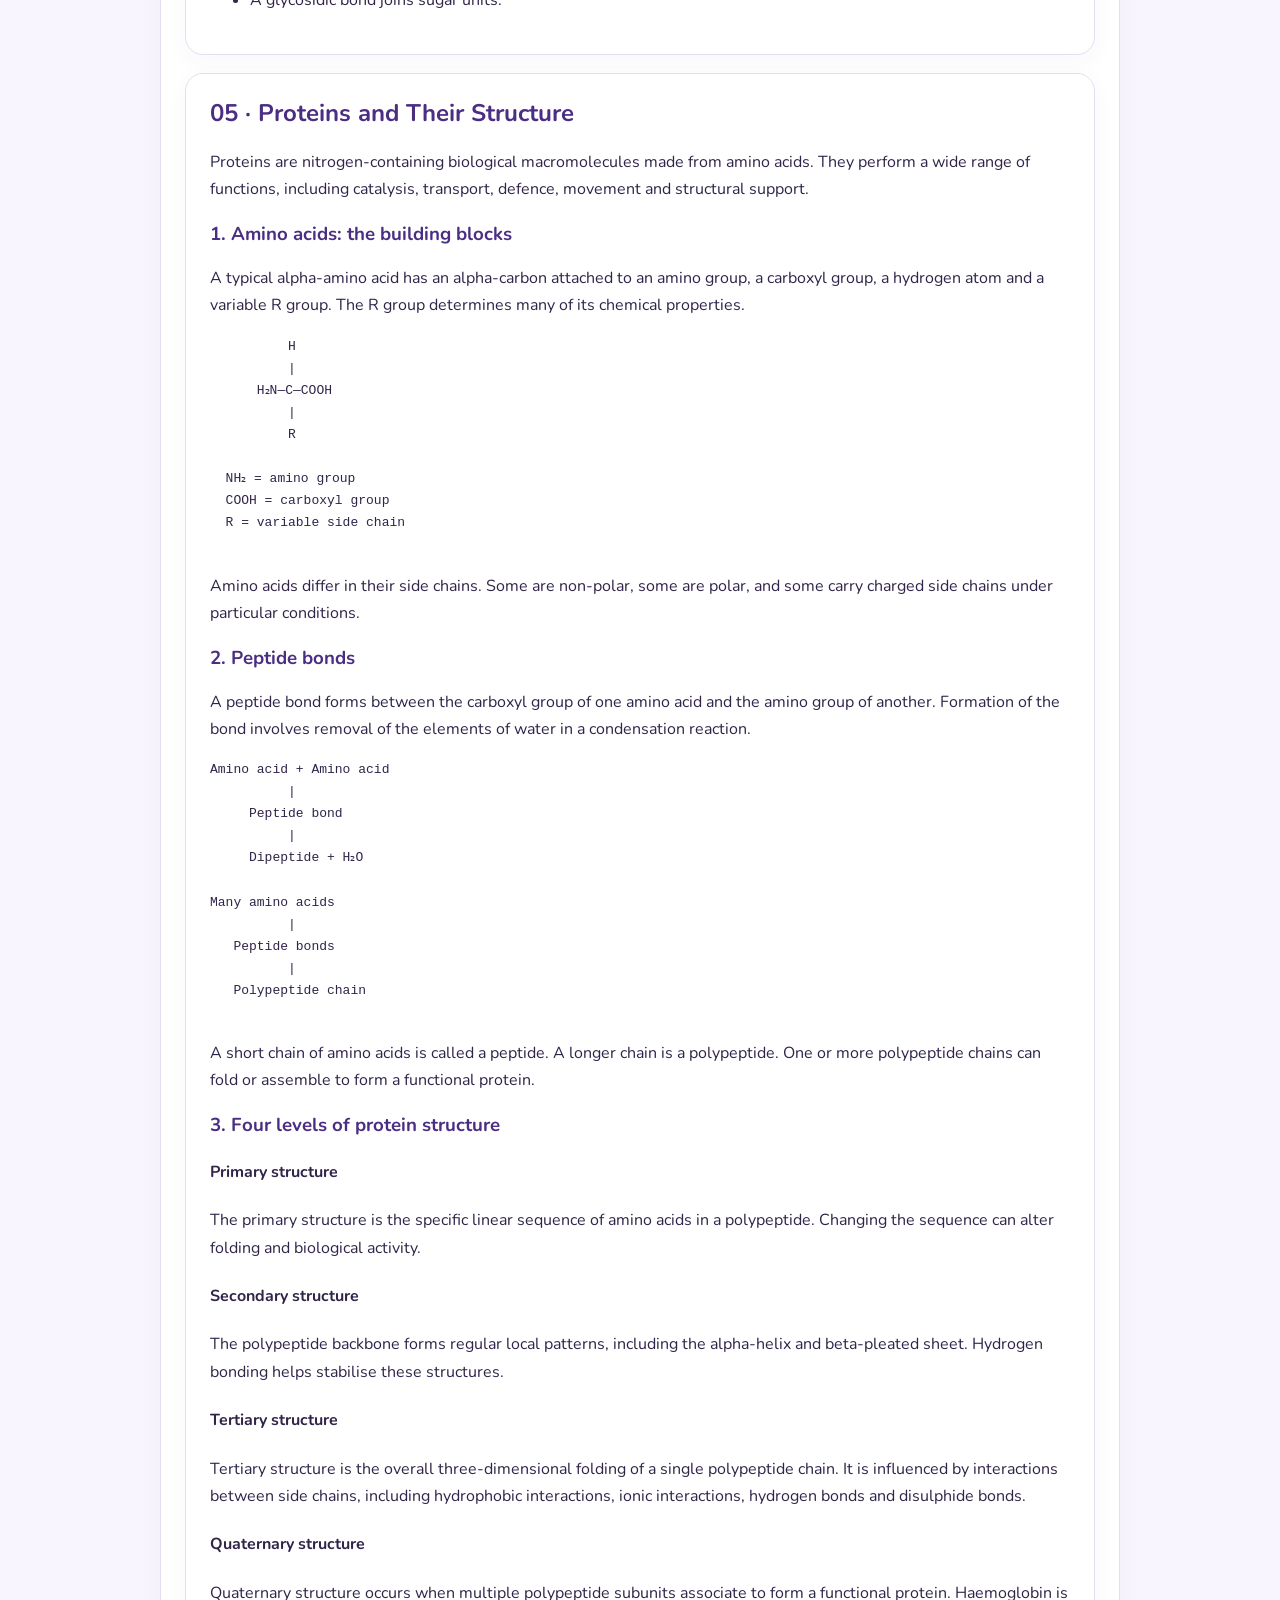
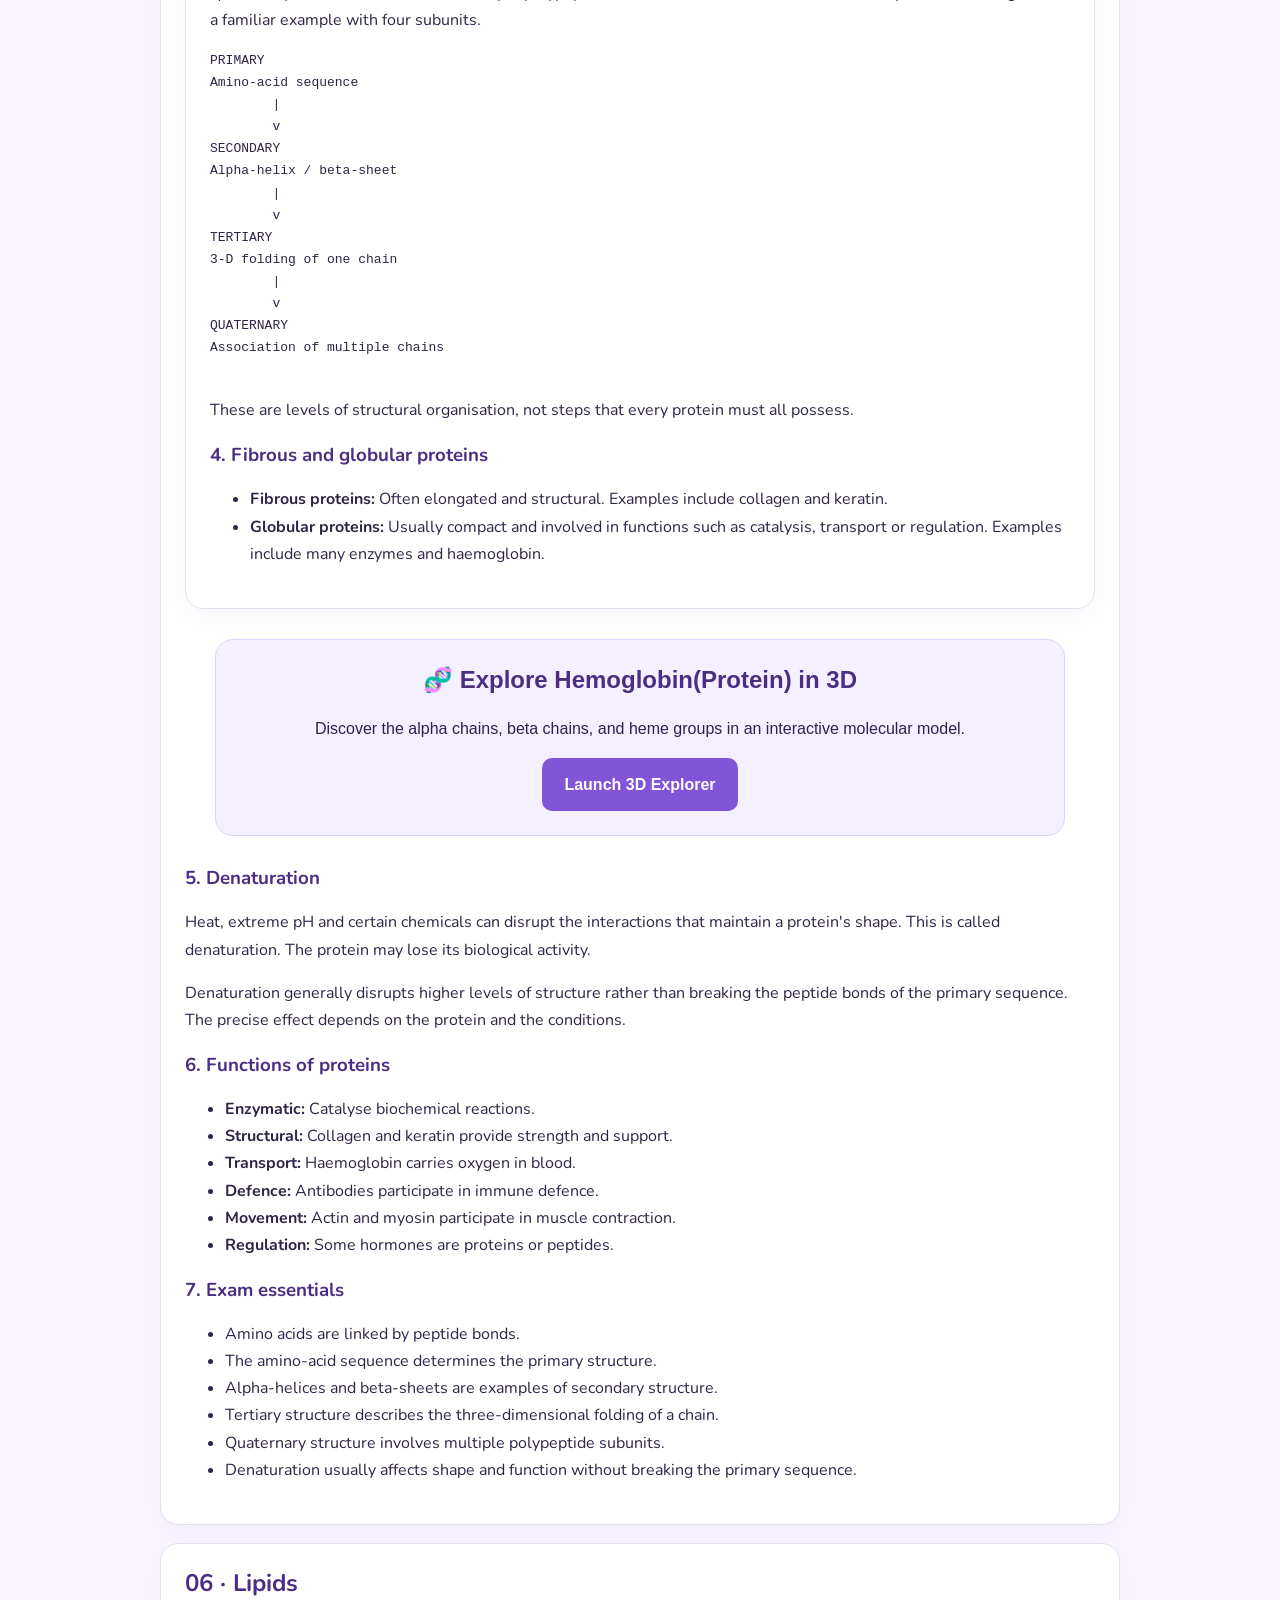
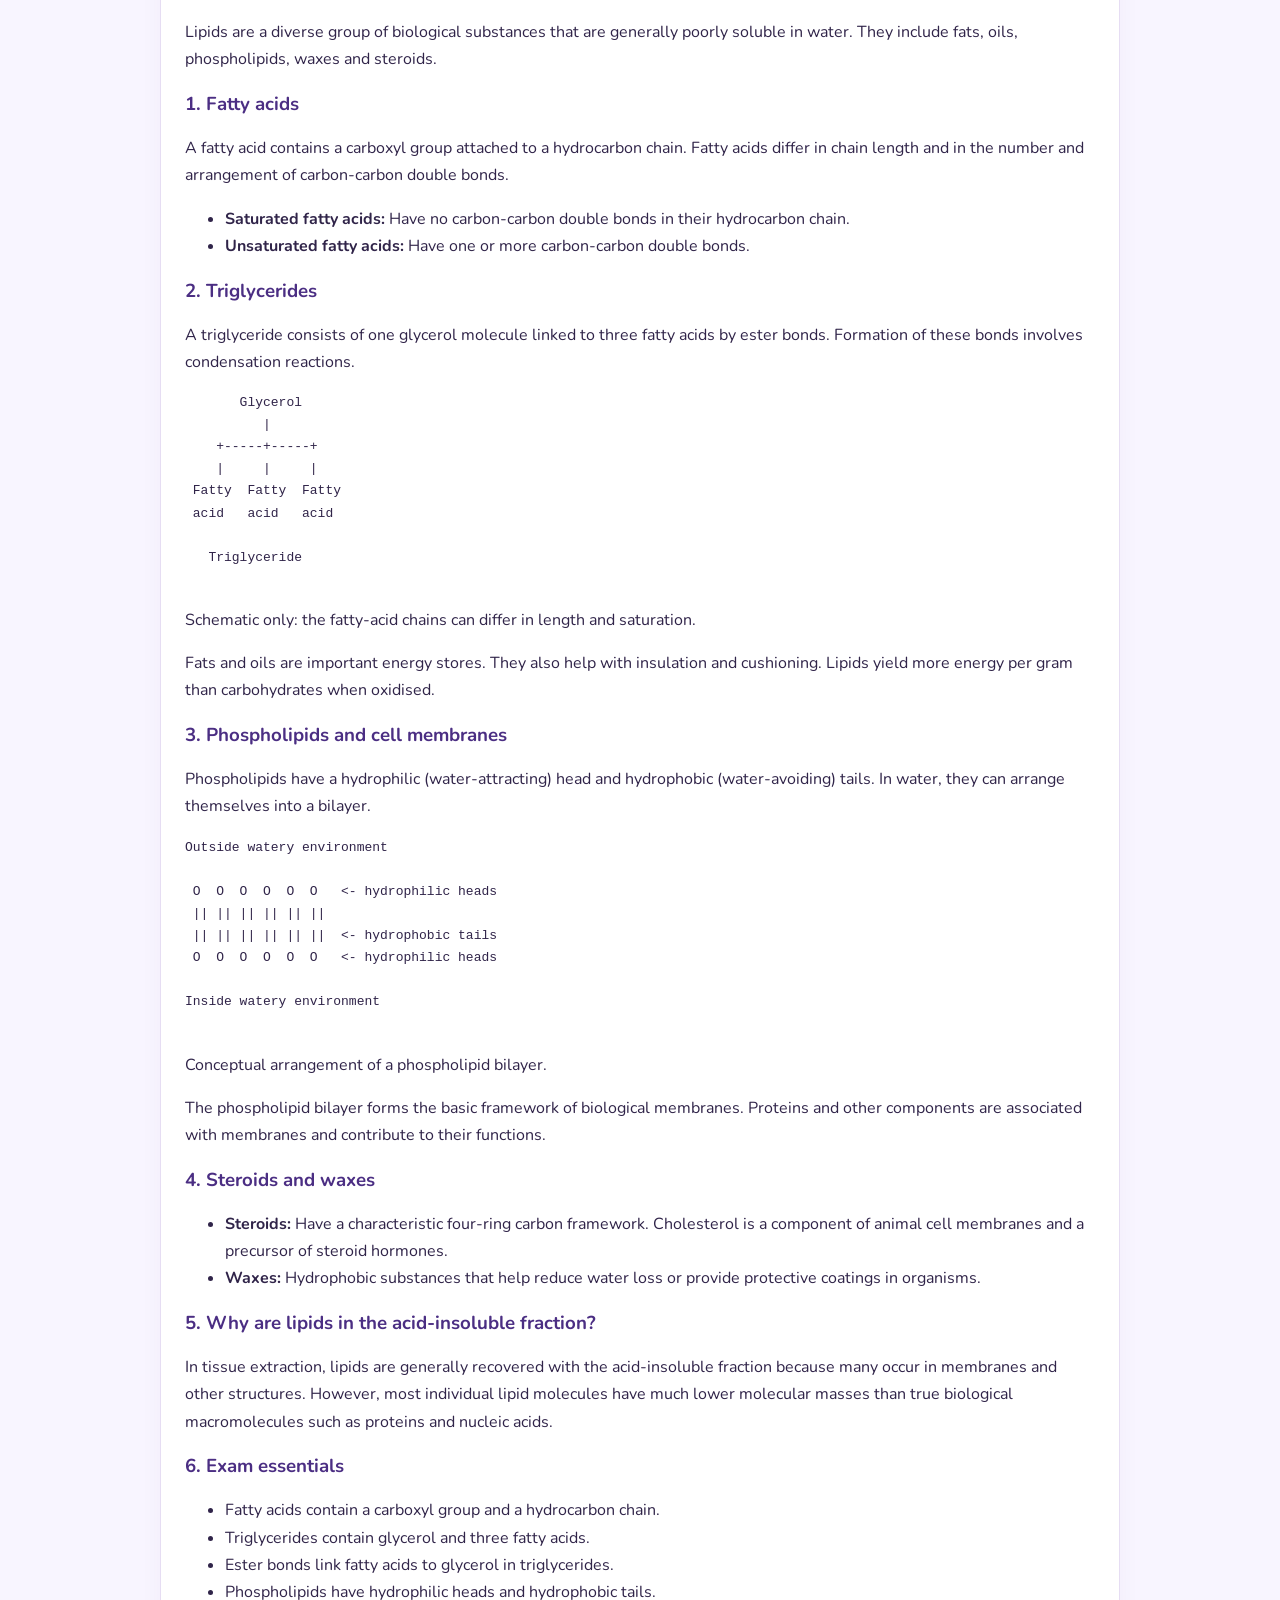
==== commit 920f357a: "Add files via upload" ====
--- a/Biomolecule.html
+++ b/Biomolecule.html
@@ -293,7 +293,7 @@
         contains a nitrogenous base, a pentose sugar and a phosphate group.</p>
     </section>
 
-l   <section class="card" id="chemical-analysis">
+   <section class="card" id="chemical-analysis">
   <h2>Chemical Analysis of Living Tissues</h2>
   <h3>1. Elemental analysis</h3>
         <p>Living matter contains both organic and inorganic elements. Carbon is a major element in organic molecules. Hydrogen, oxygen, nitrogen, phosphorus and sulphur are also important components of many biomolecules.</p>
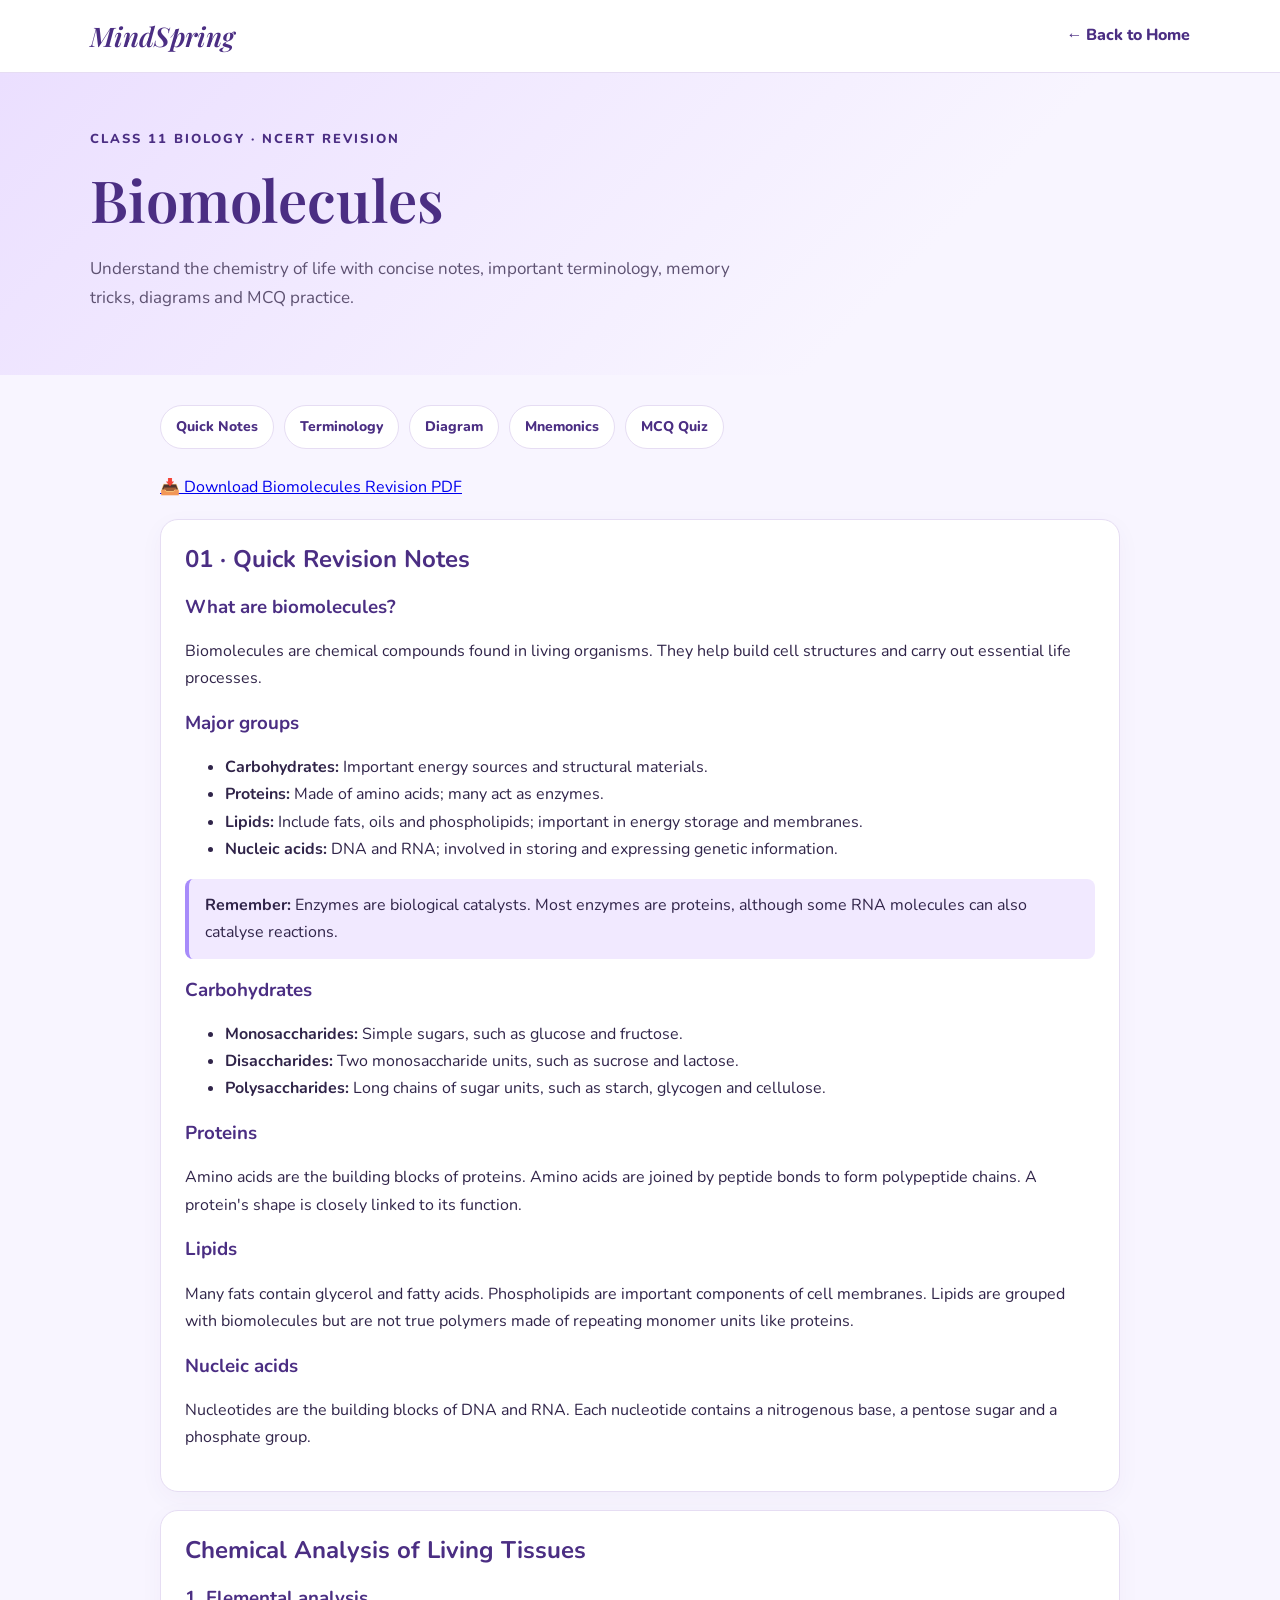
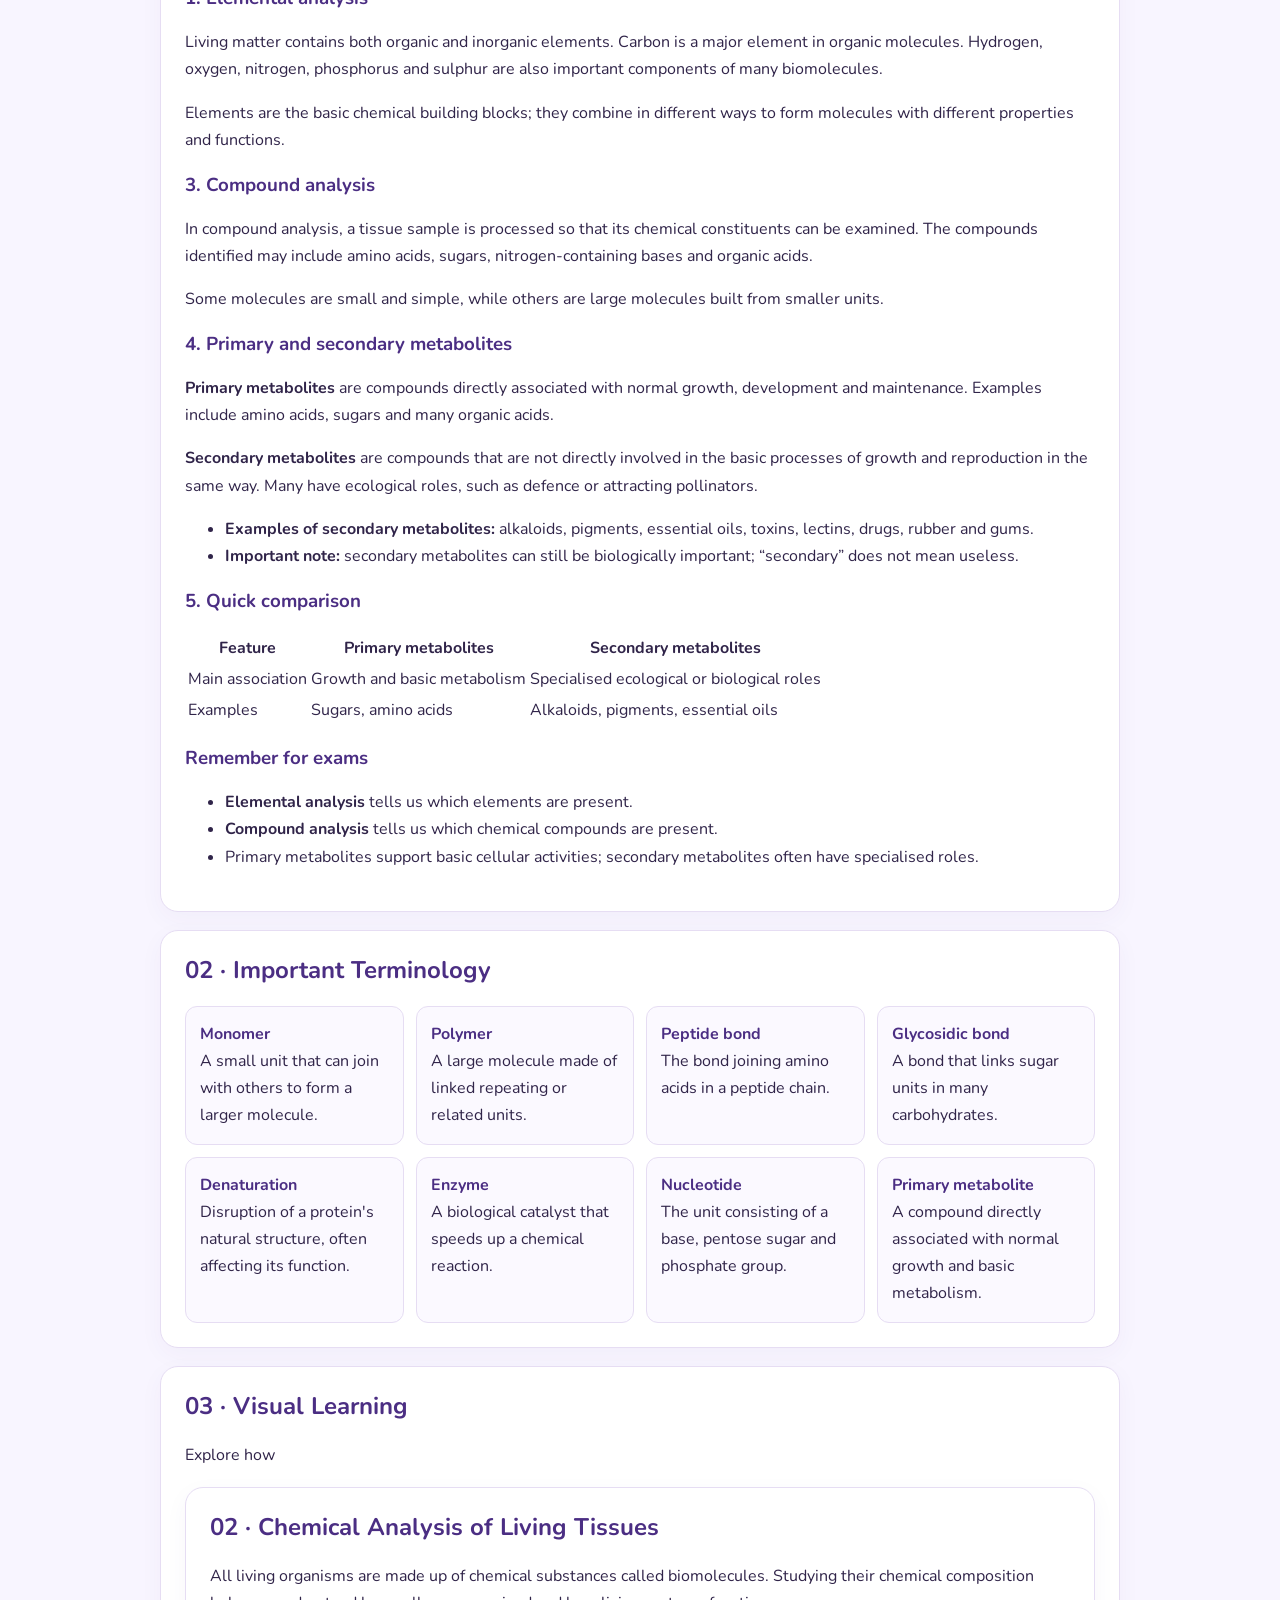
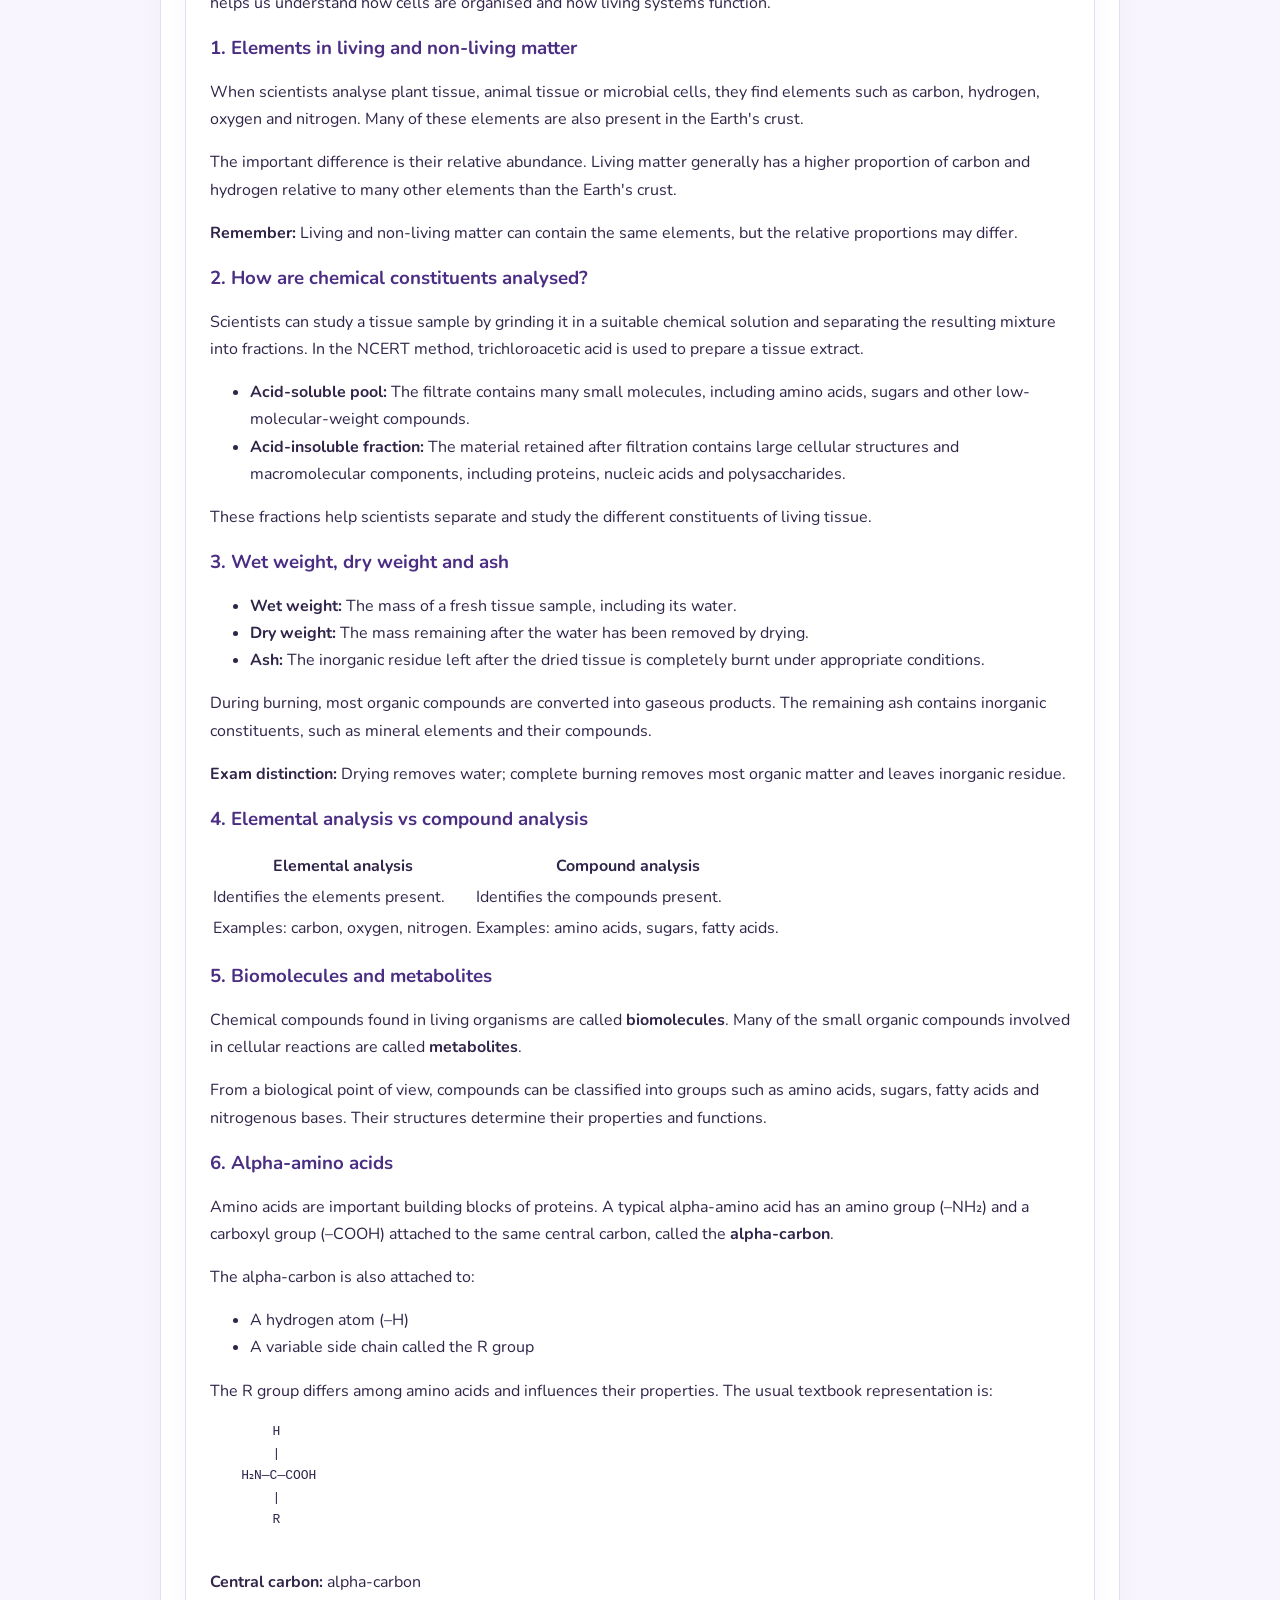
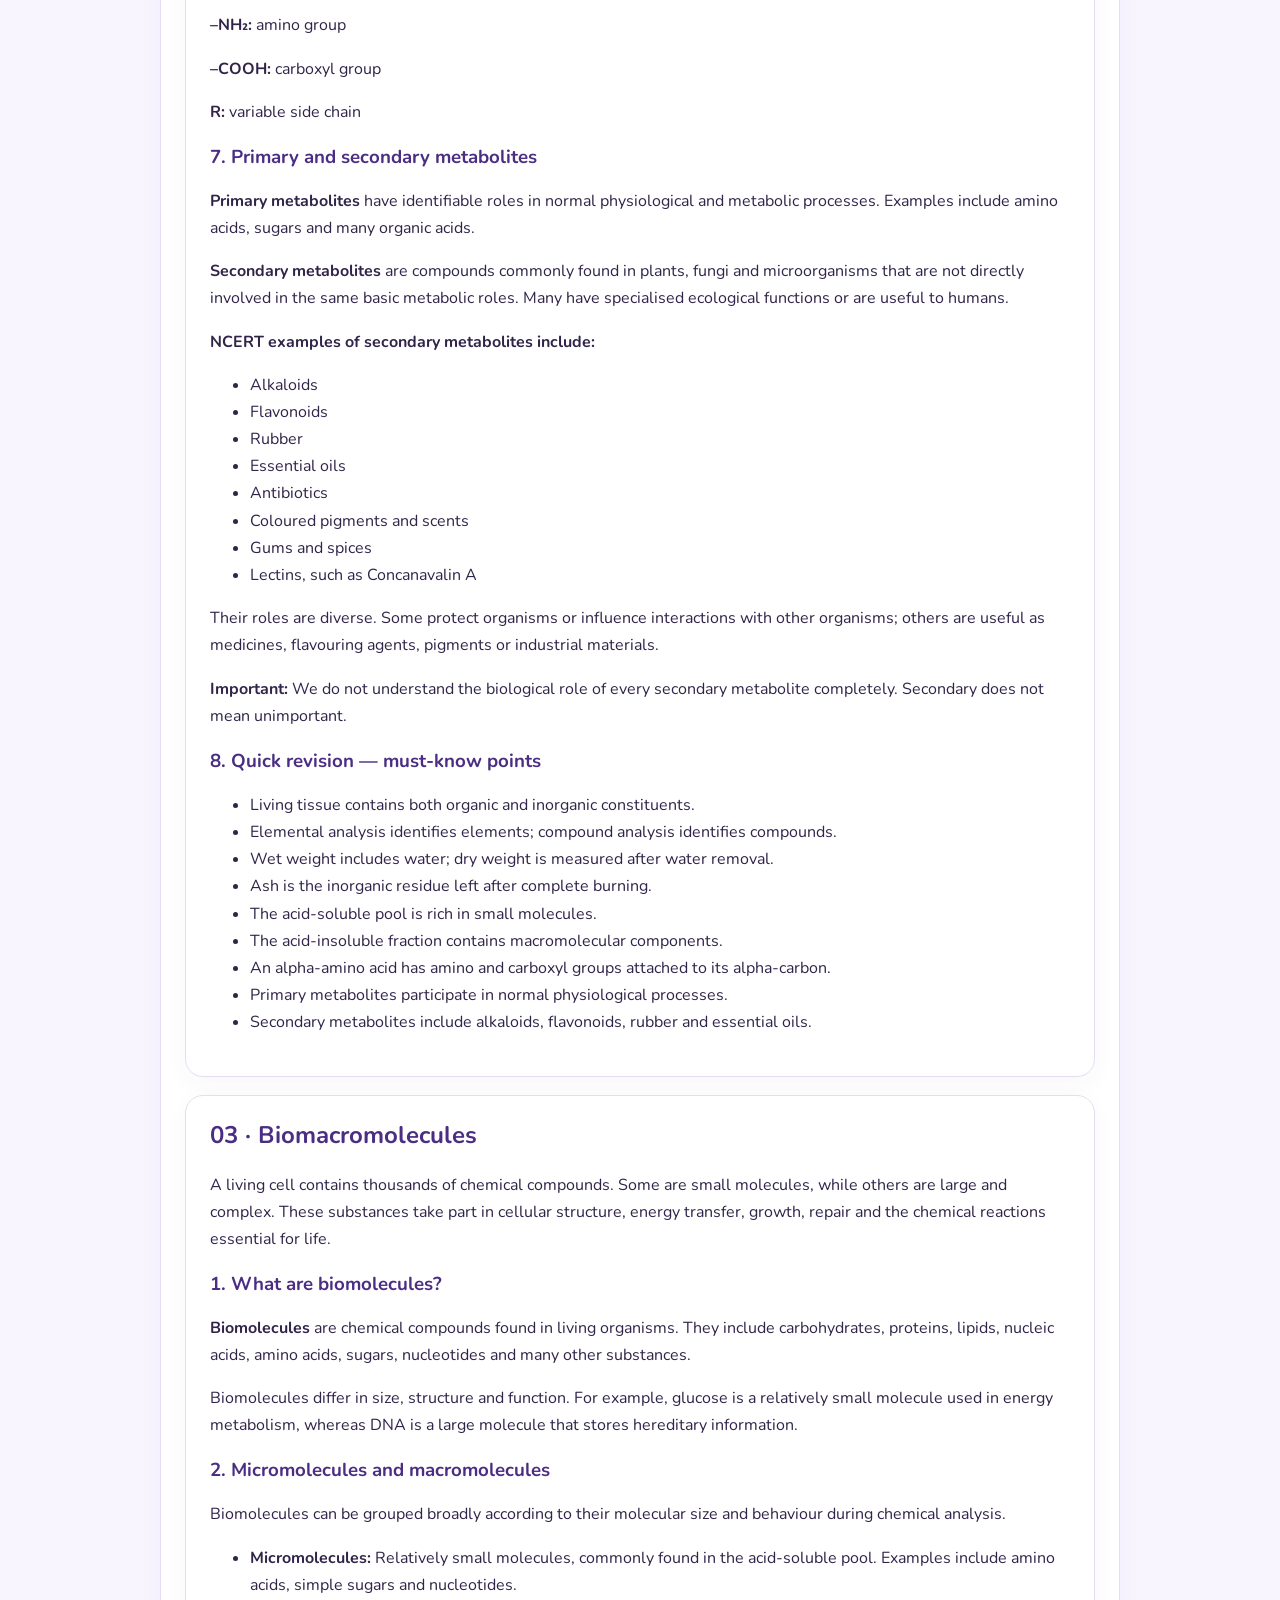
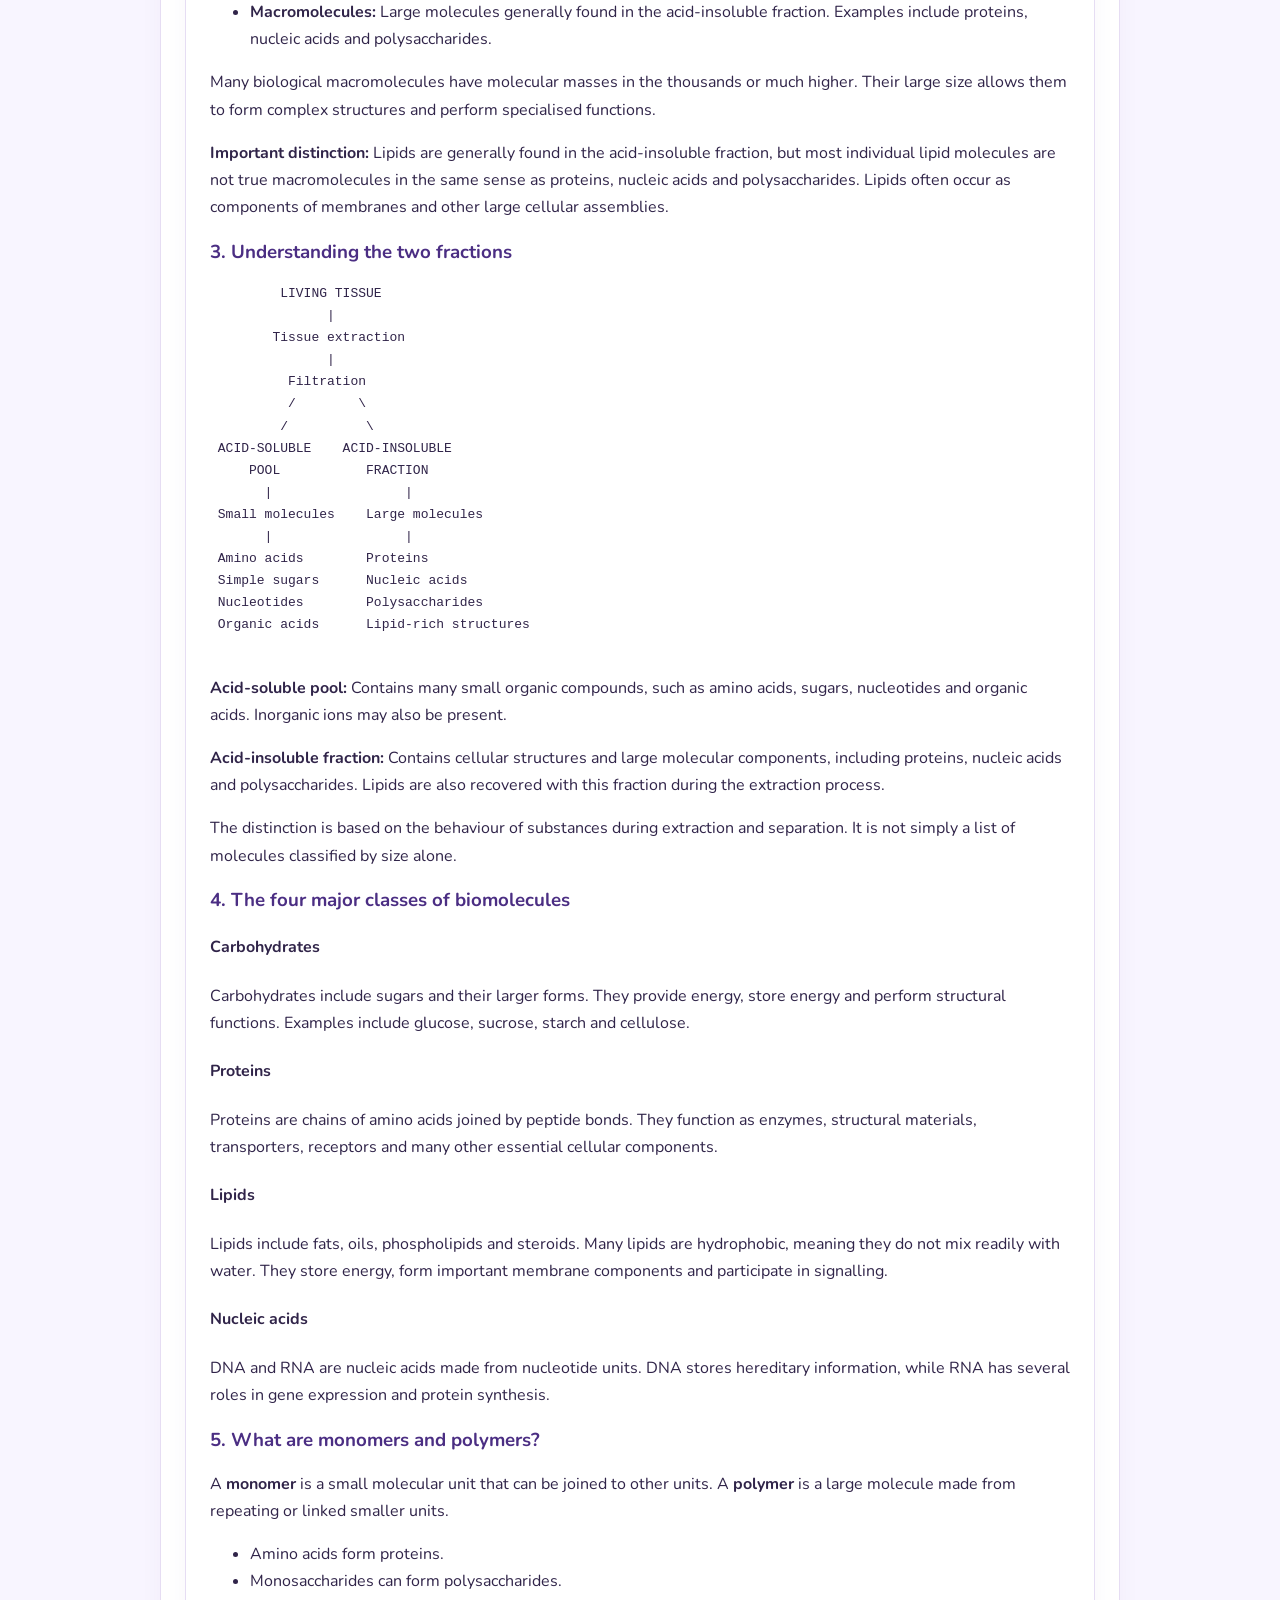
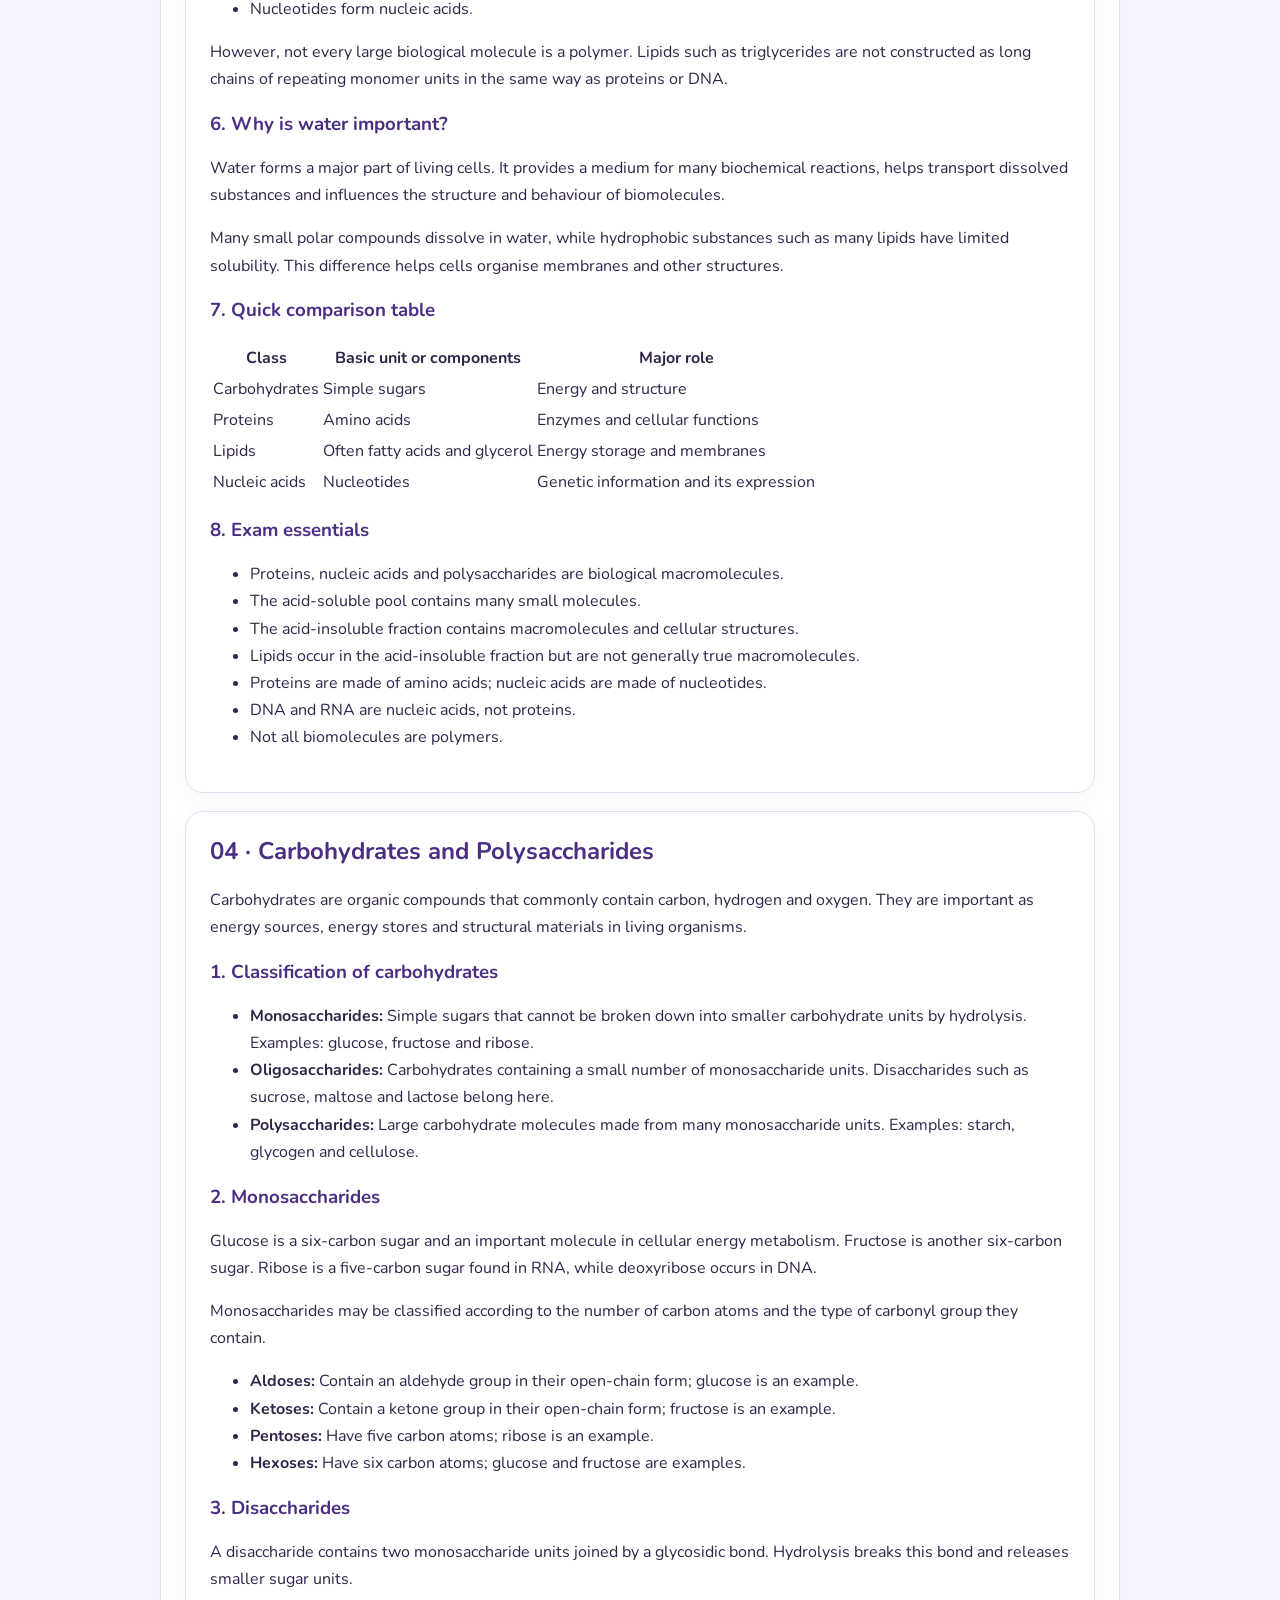
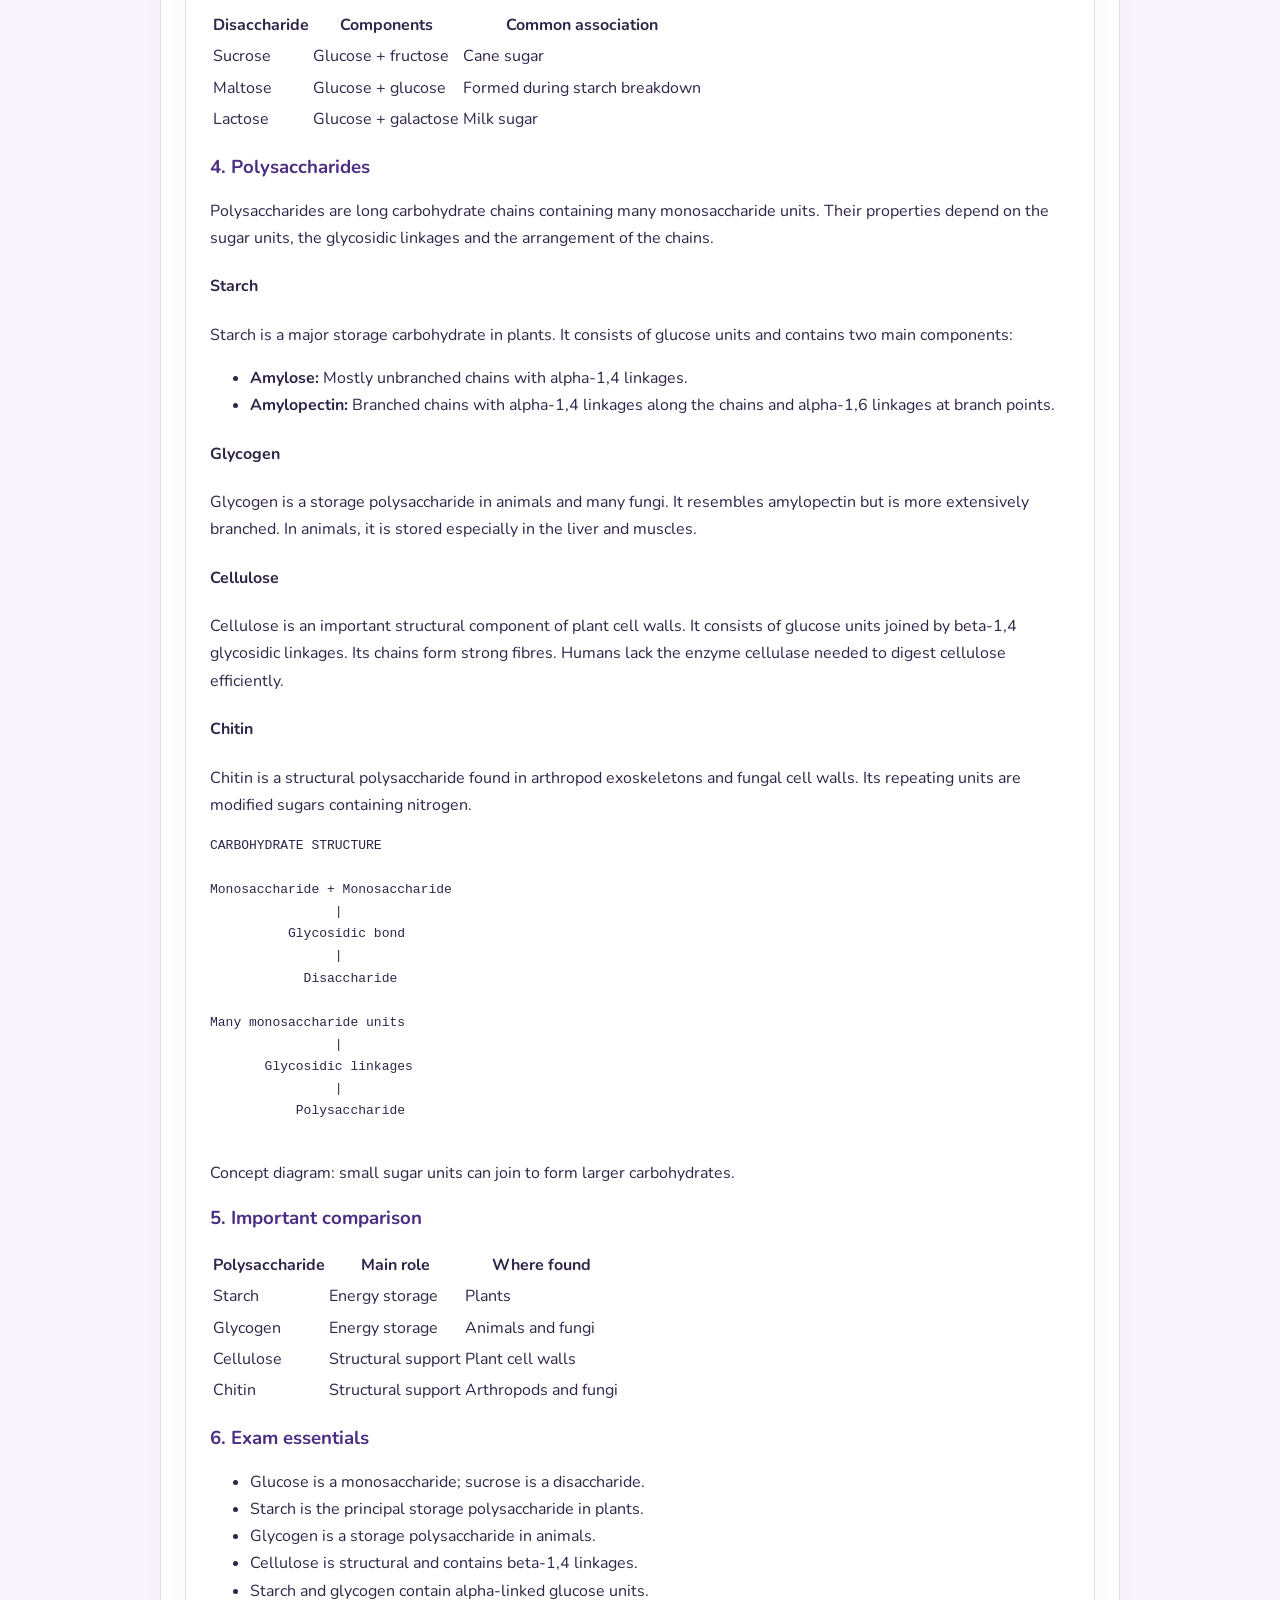
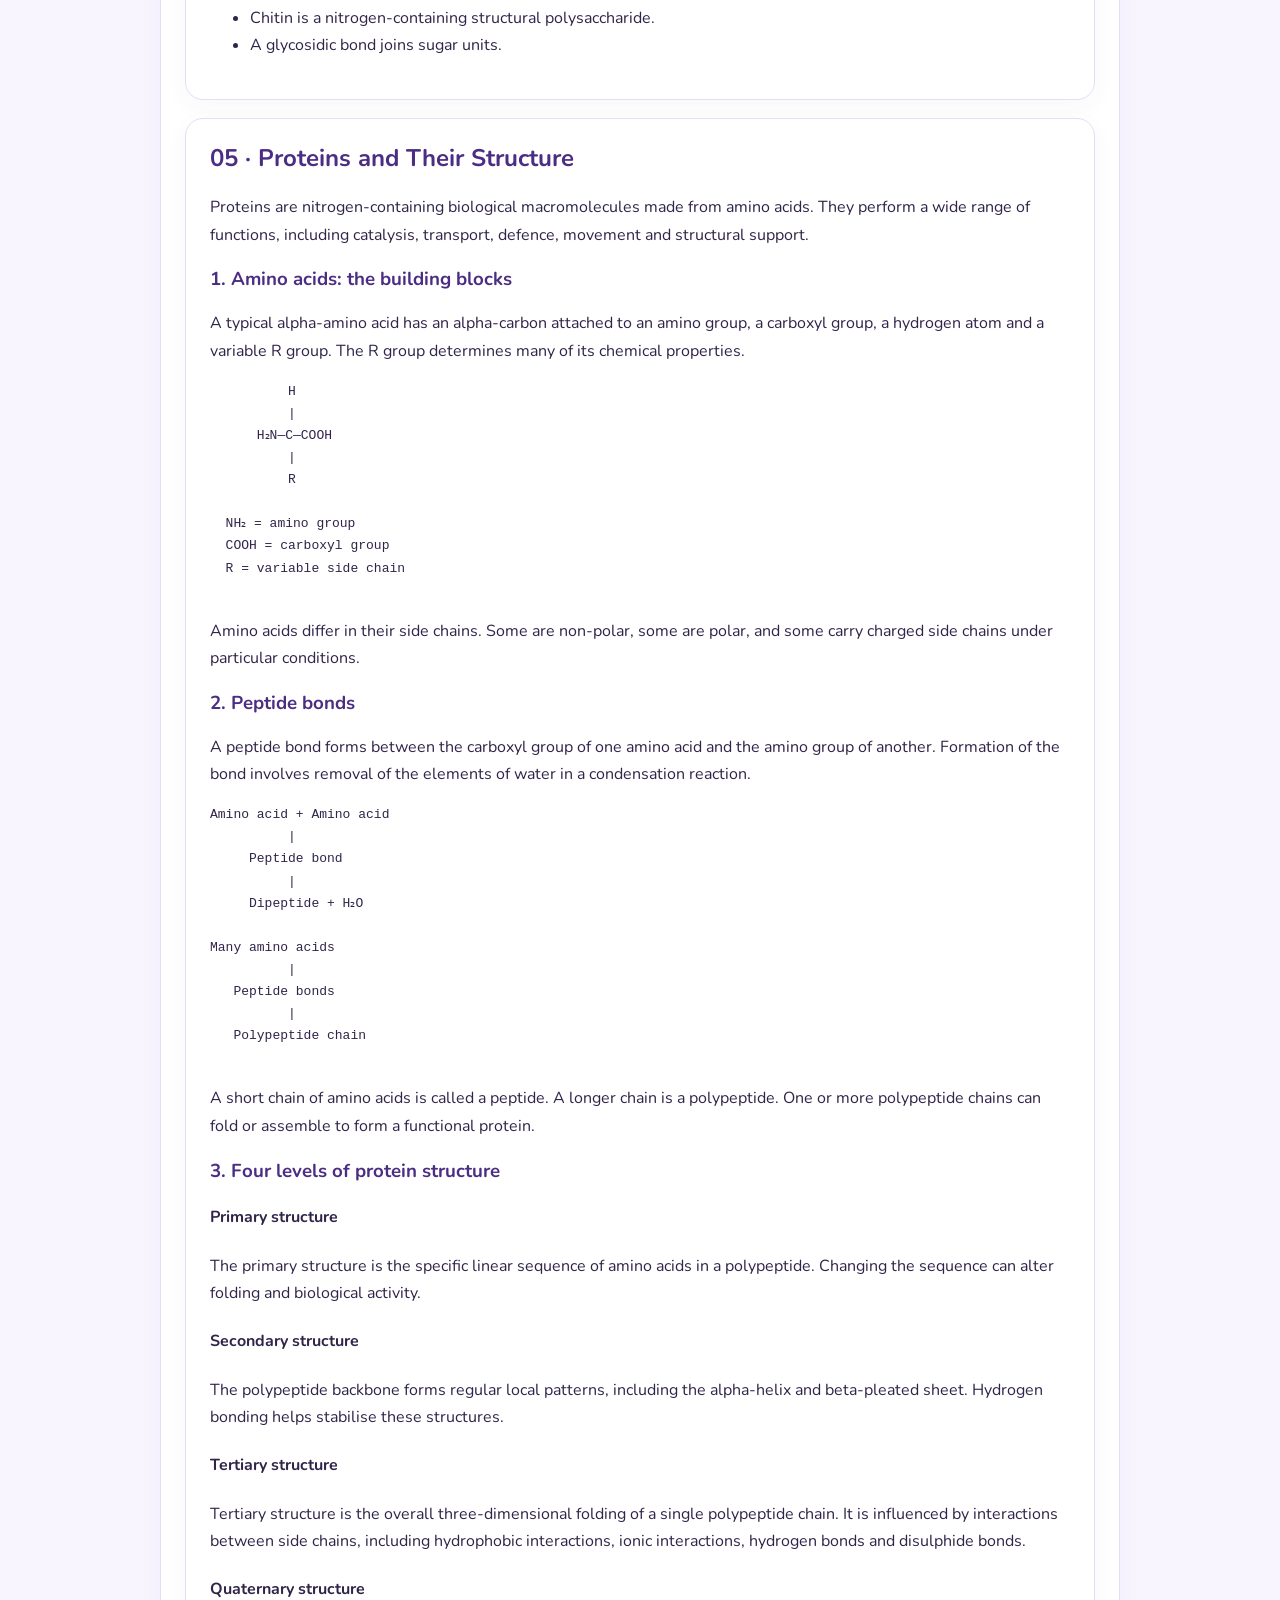
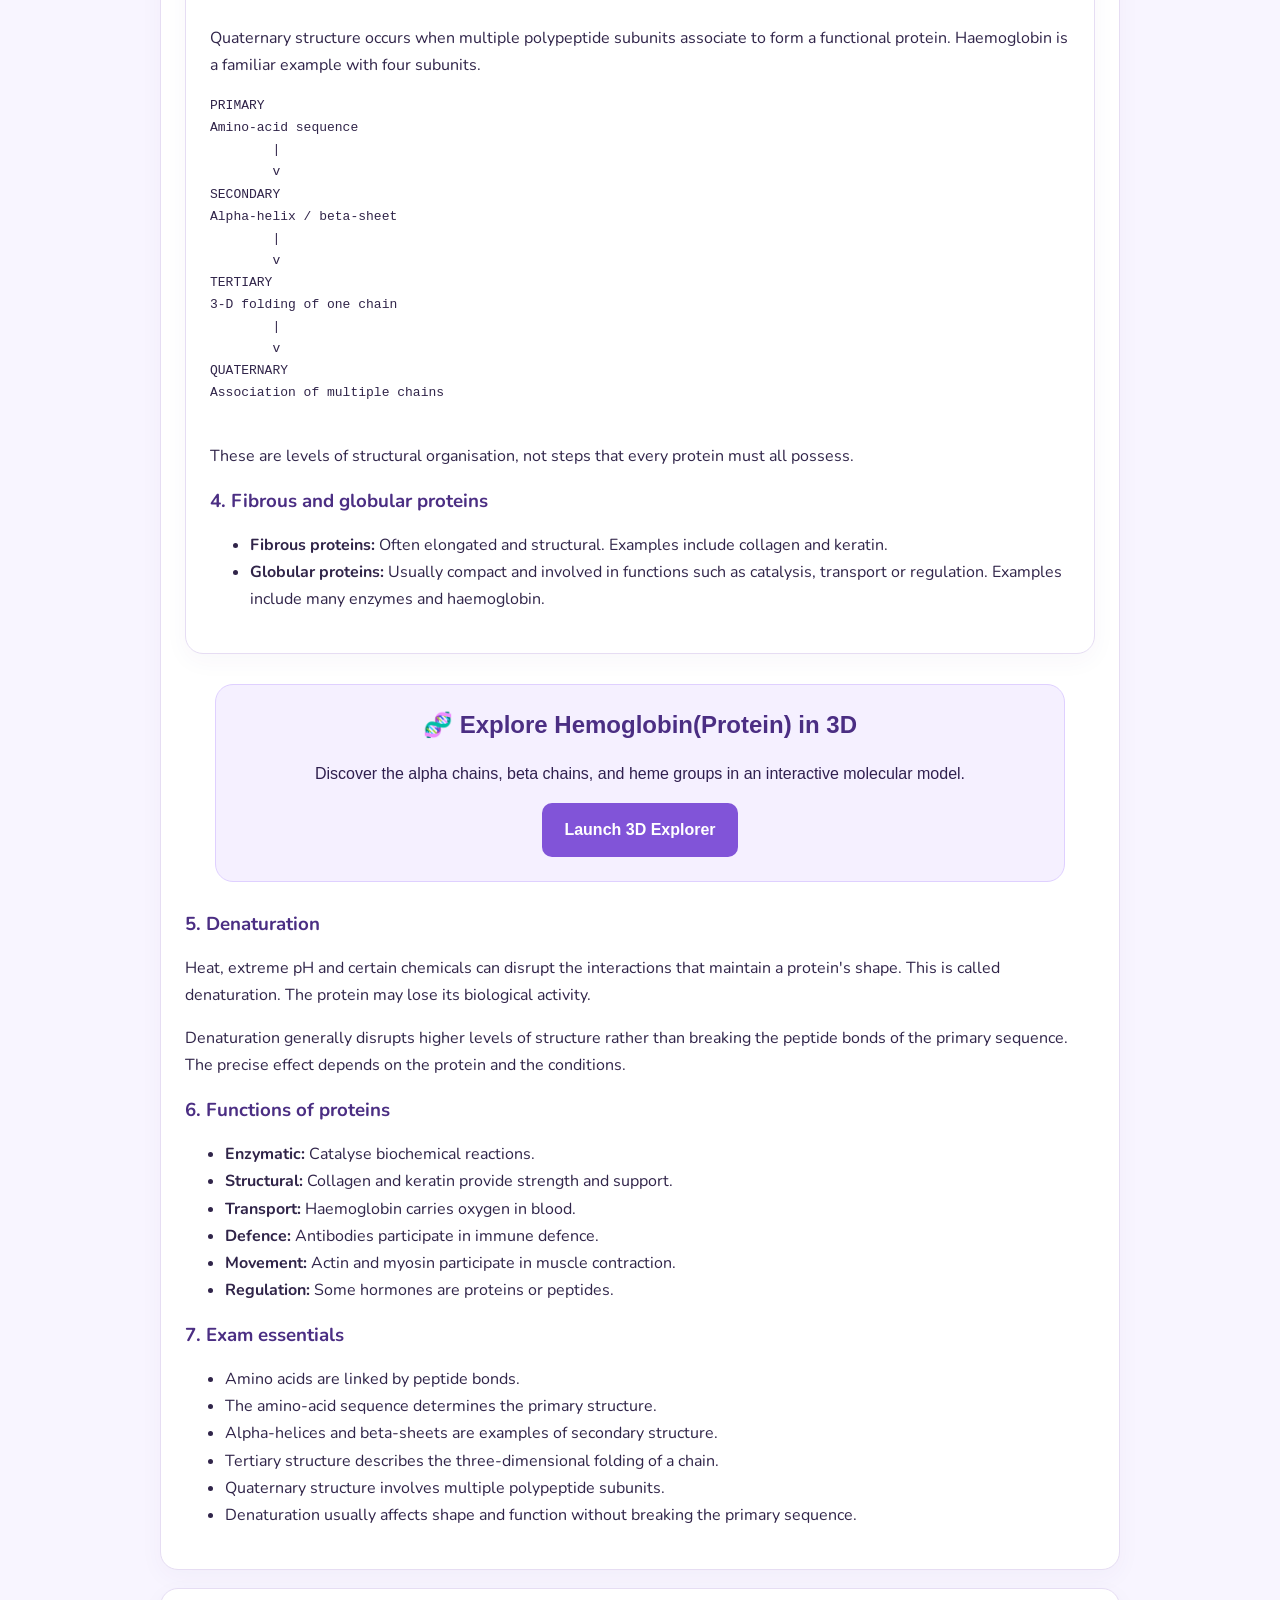
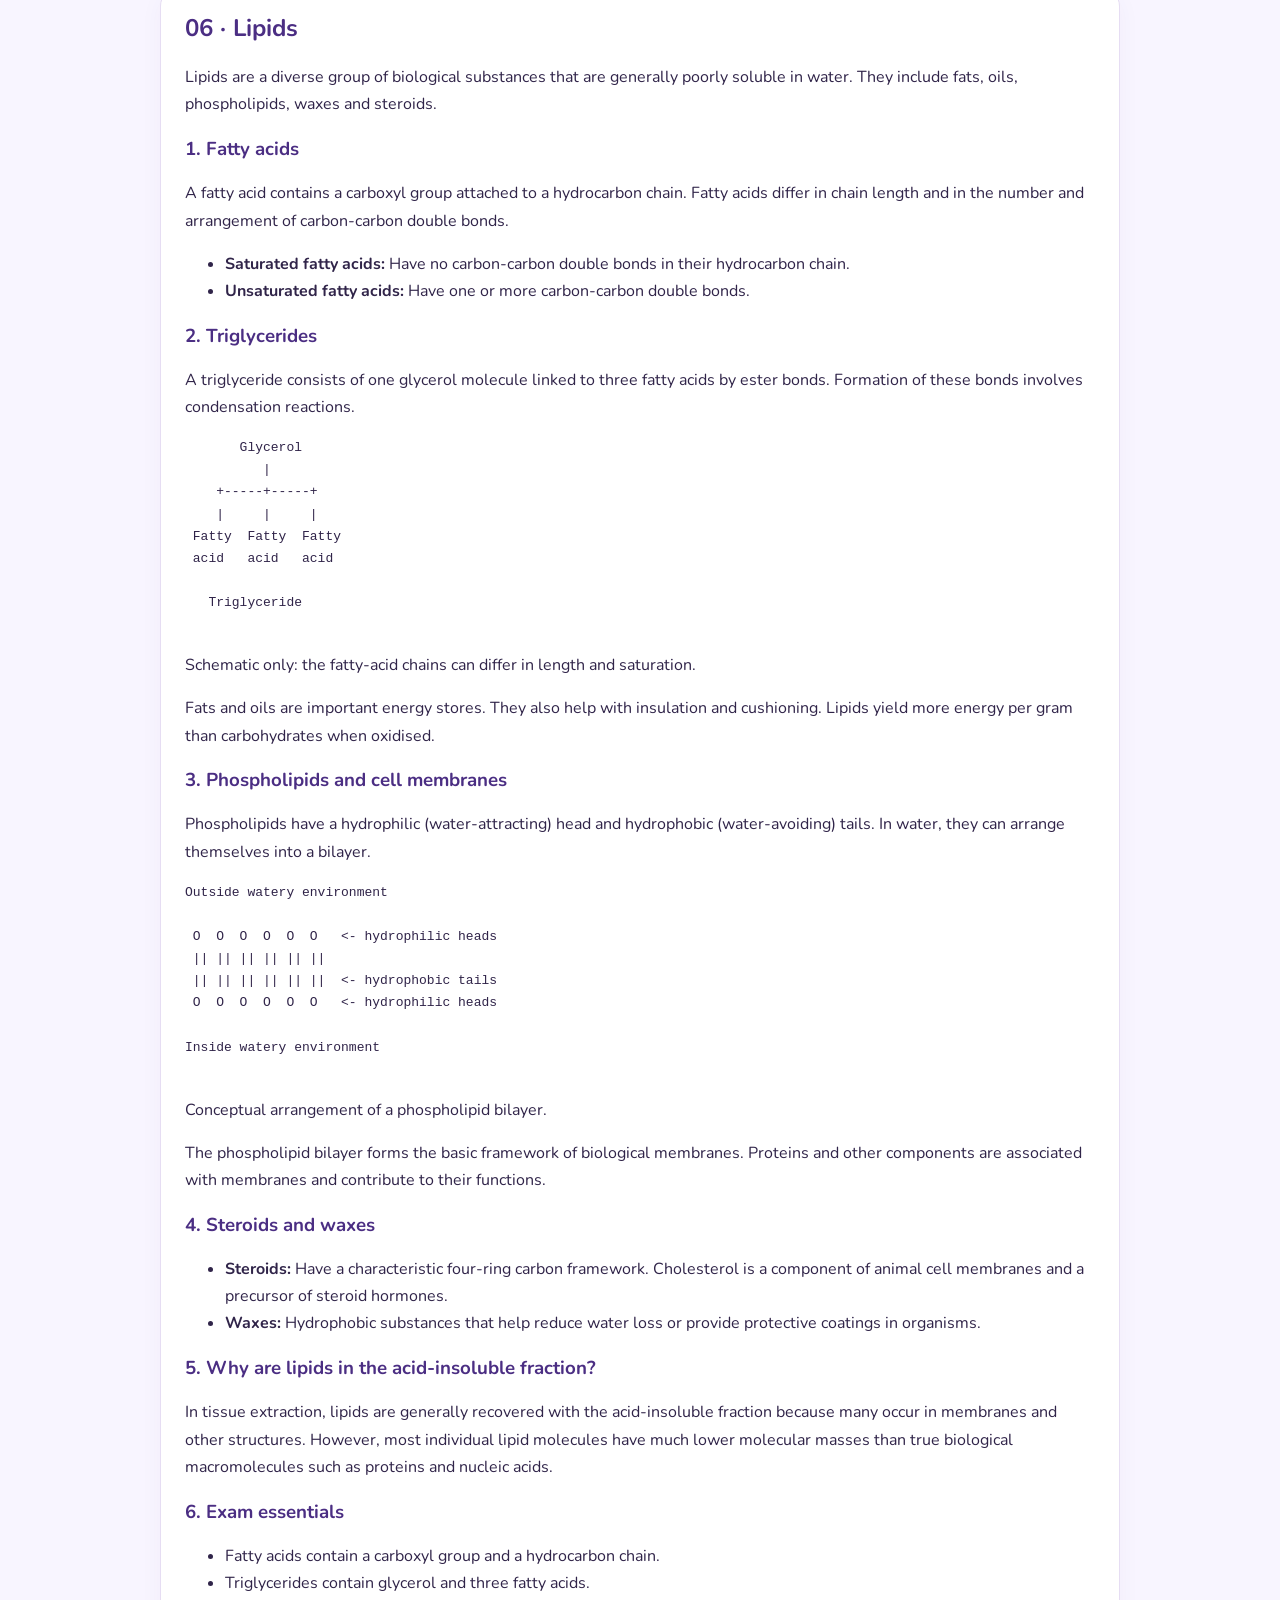
==== commit 0d591a30: "Update fmt.Println message from 'Hello' to 'Goodbye'" ====
--- a/Biomolecule.html
+++ b/Biomolecule.html
@@ -5,6 +5,7 @@
   <meta charset="UTF-8">
   <meta name="viewport" content="width=device-width, initial-scale=1.0">
   <title>Biomolecules | MindSpring</title>
+  <meta name="description" content="Study Class 11 Biology Biomolecules with clear revision notes on carbohydrates, proteins, lipids, nucleic acids and enzymes, plus key concepts for NCERT revision on MindSpring.">
 
   <link href="https://fonts.googleapis.com/css2?family=Playfair+Display:ital,wght@0,500;0,600;0,700;1,500&family=Nunito:wght@400;600;700;800&display=swap" rel="stylesheet">
 
@@ -251,7 +252,9 @@
       <a href="#memory">Mnemonics</a>
       <a href="#quiz">MCQ Quiz</a>
     </nav>
-
+     <a href="BIOMOLECULES.11.ONE PG.pdf" download class="pdf-download-btn">
+    📥 Download Biomolecules Revision PDF
+</a>
     <section class="card" id="notes">
       <h2>01 · Quick Revision Notes</h2>
 
